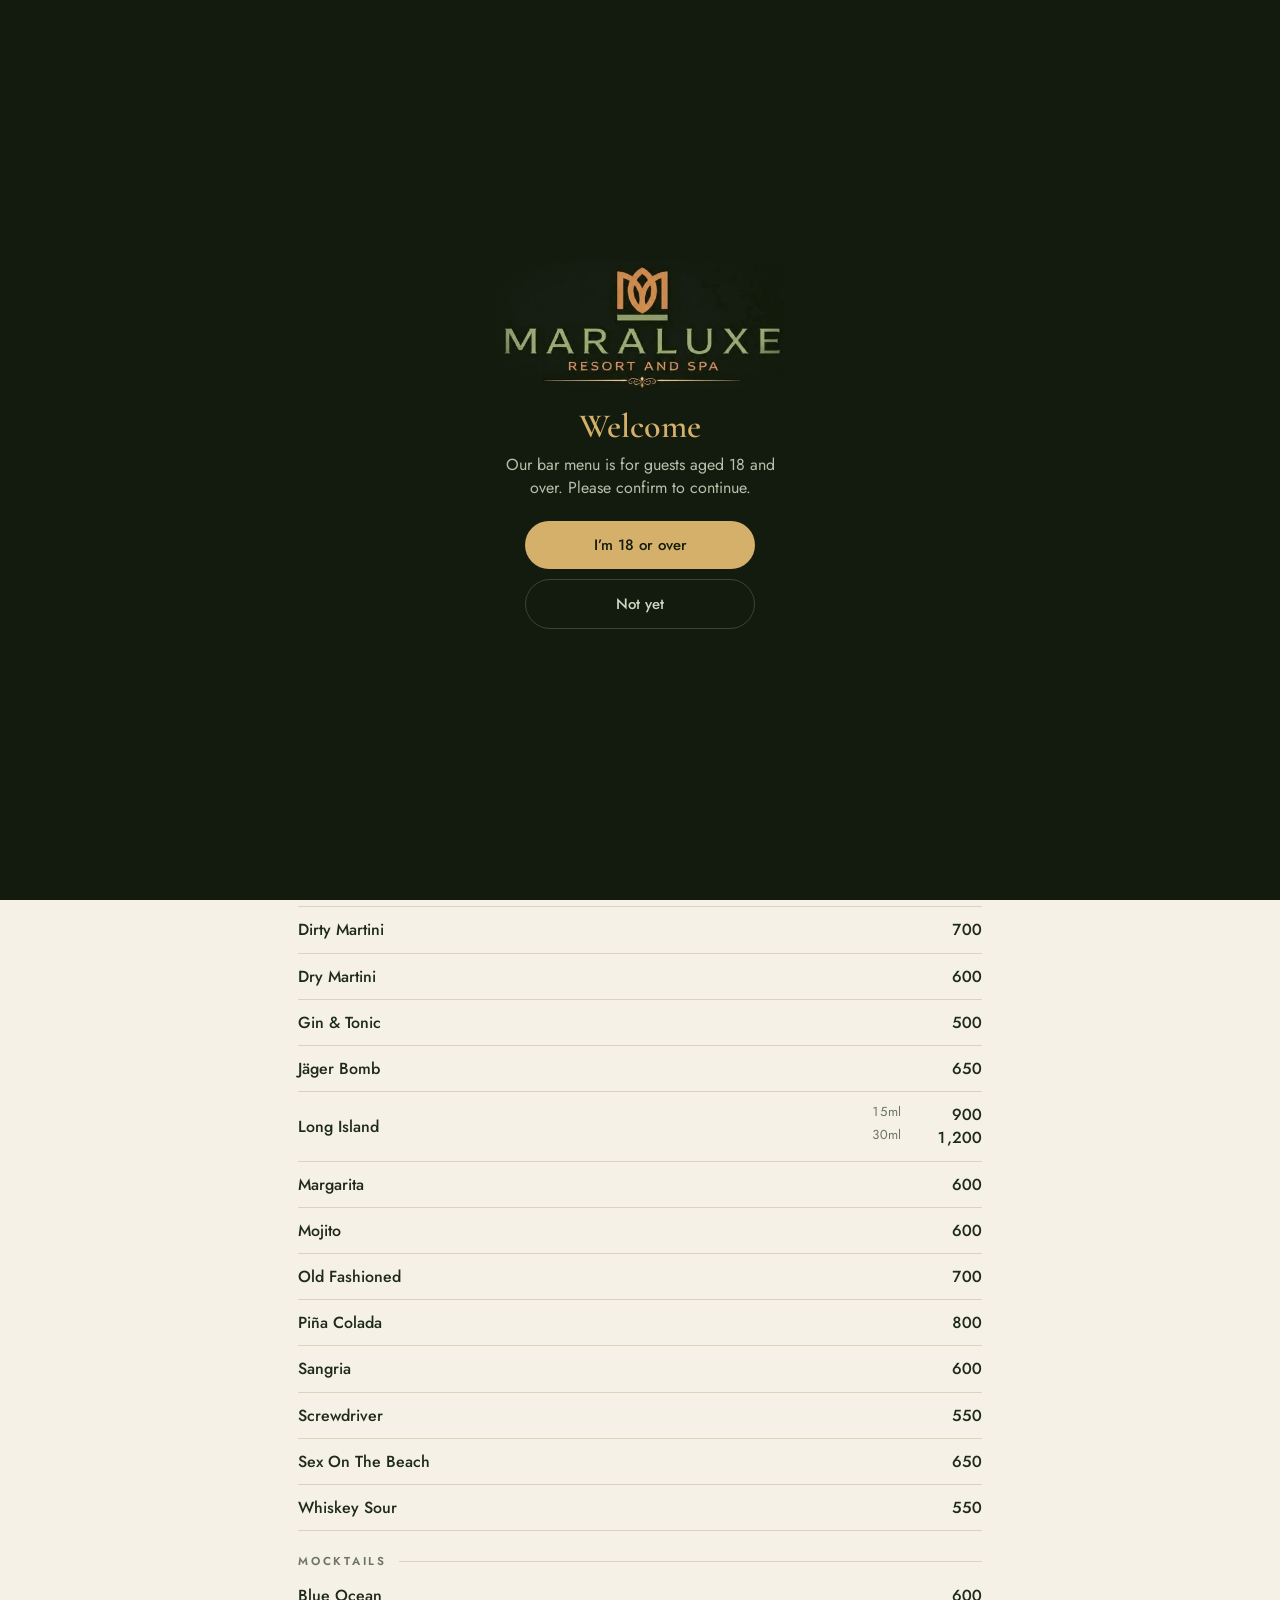
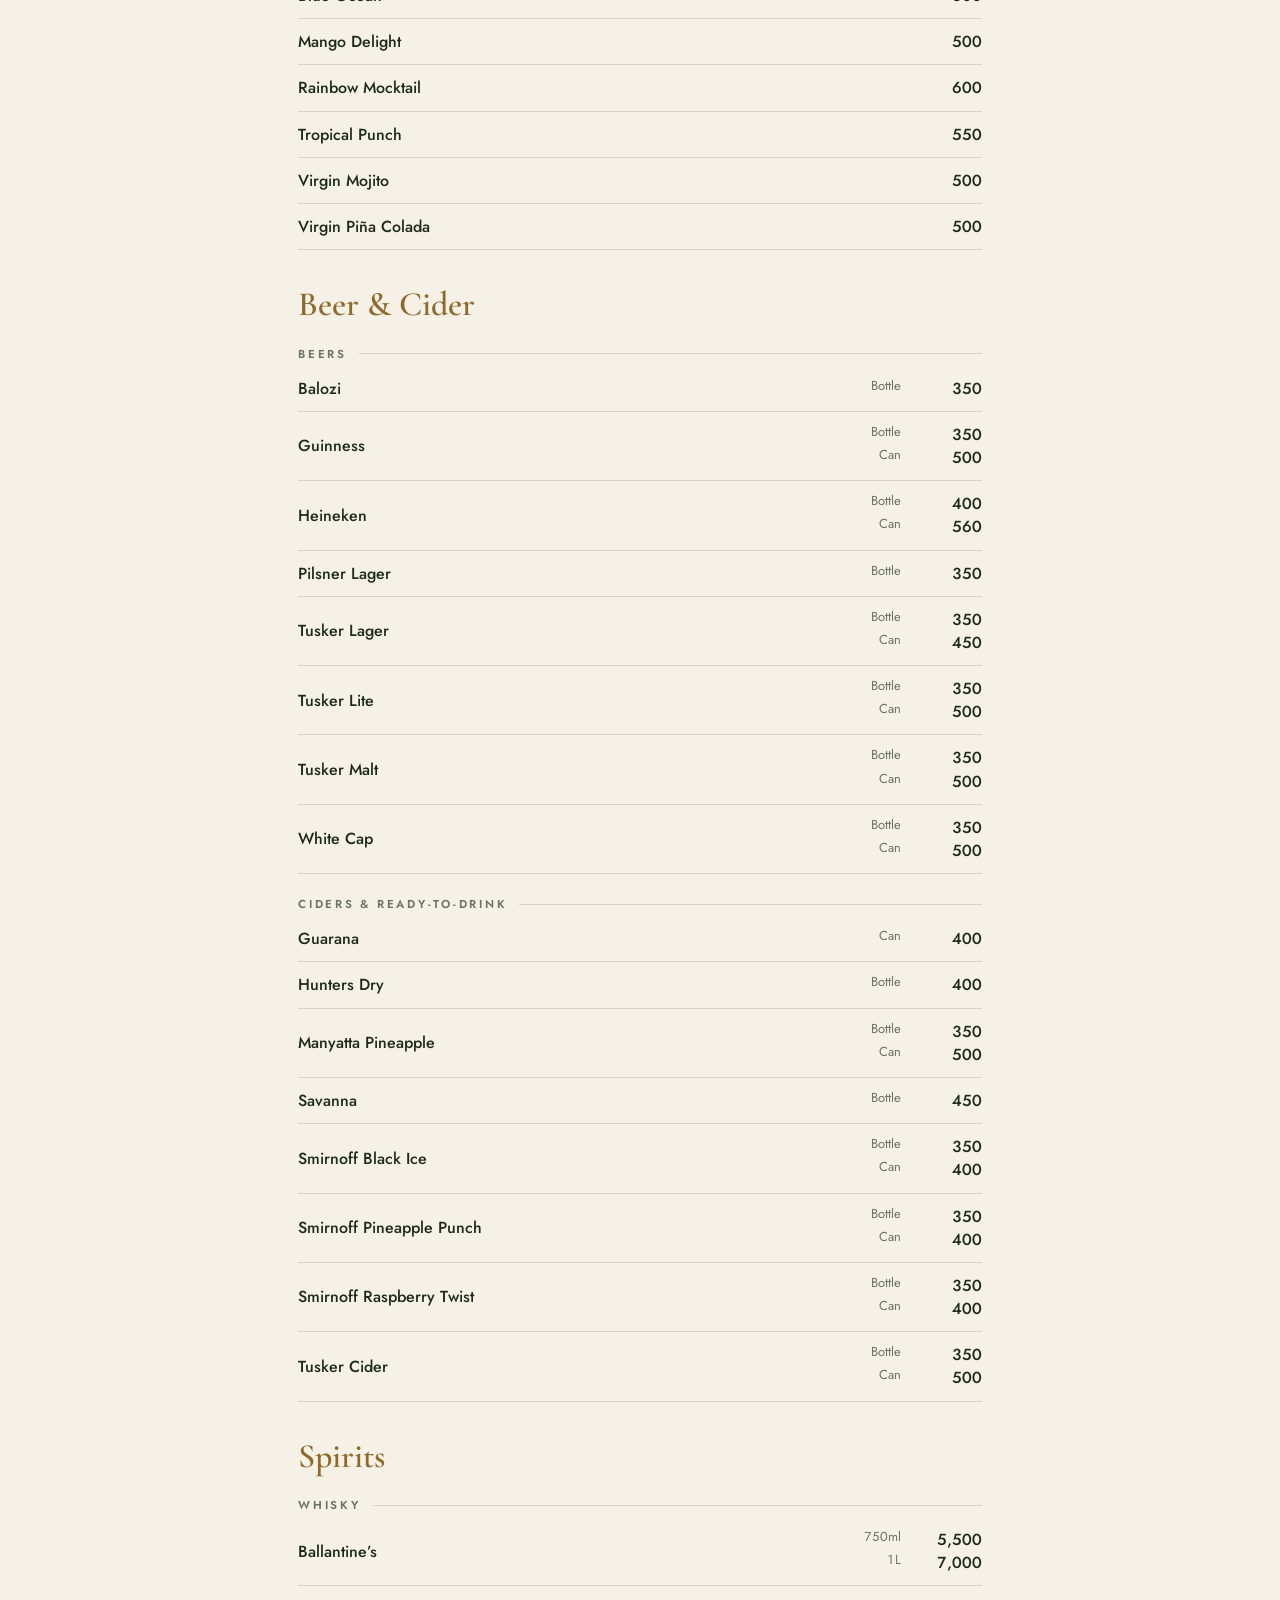
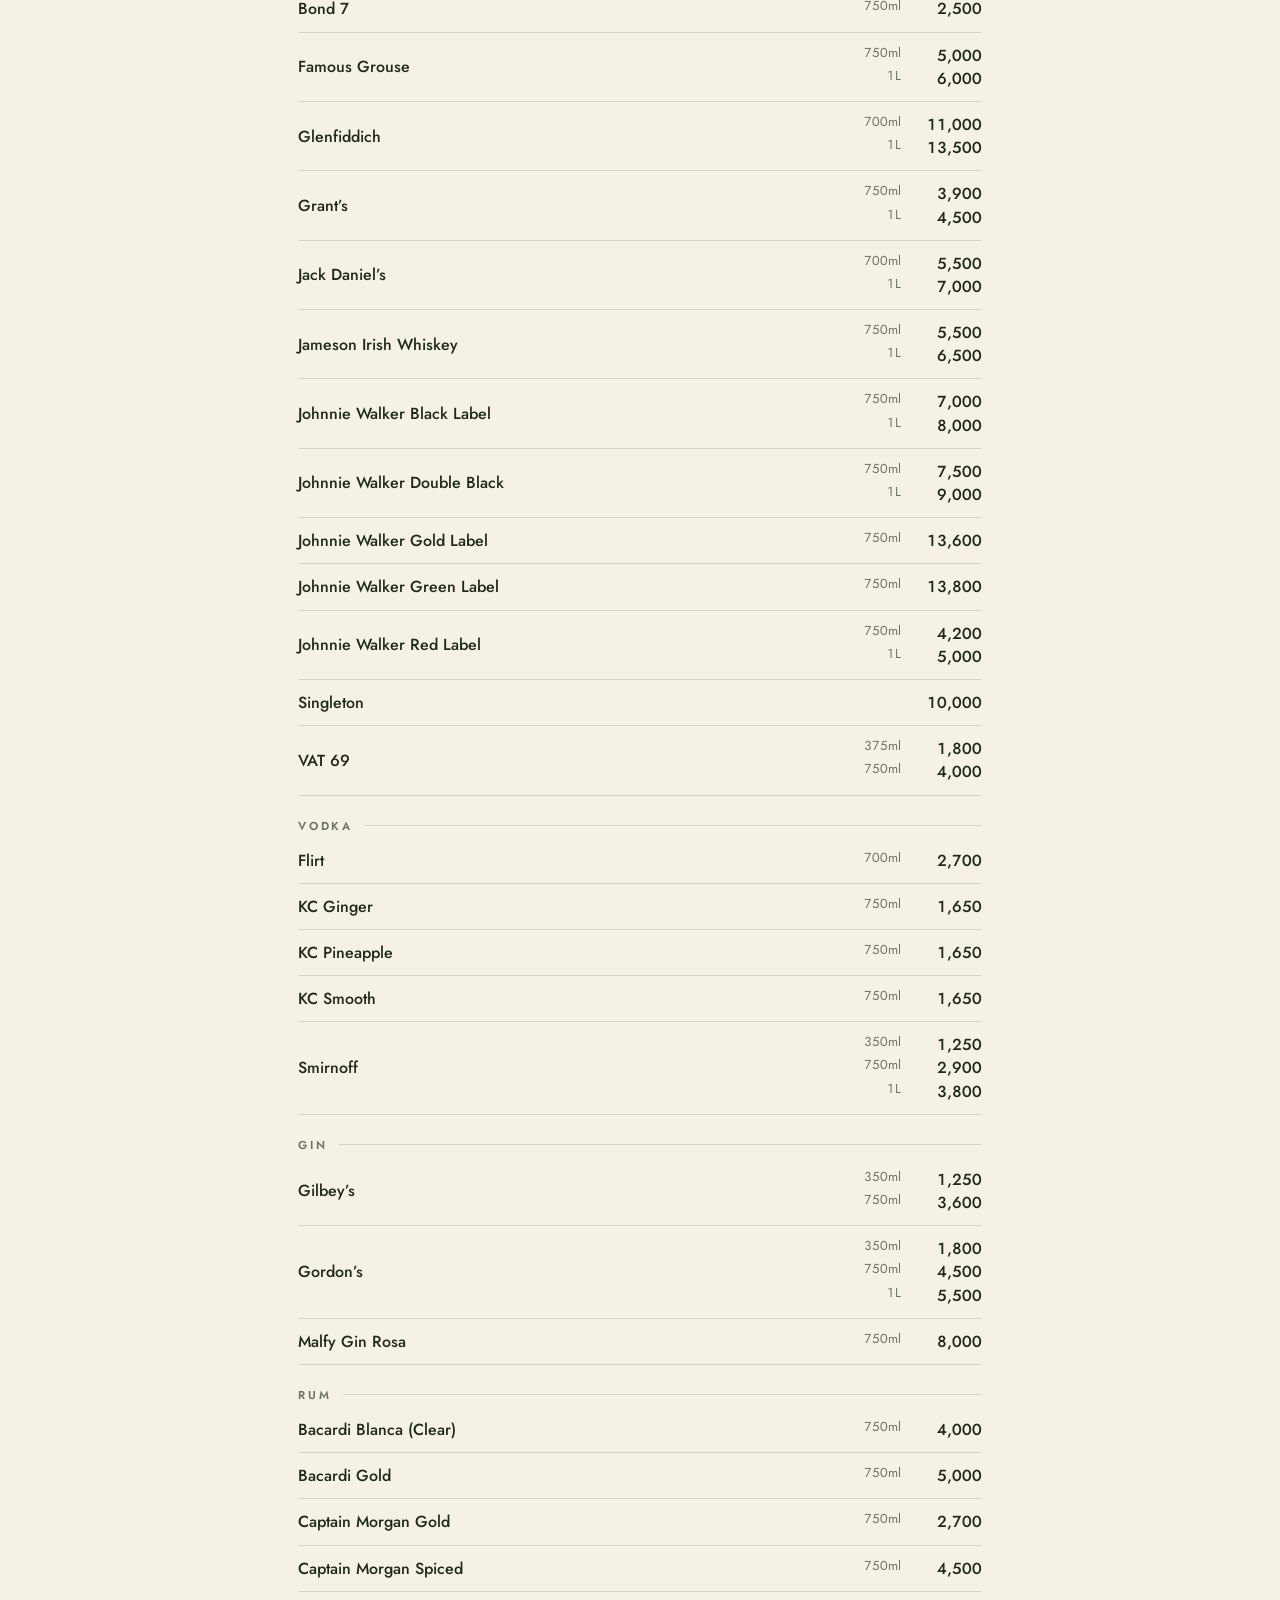
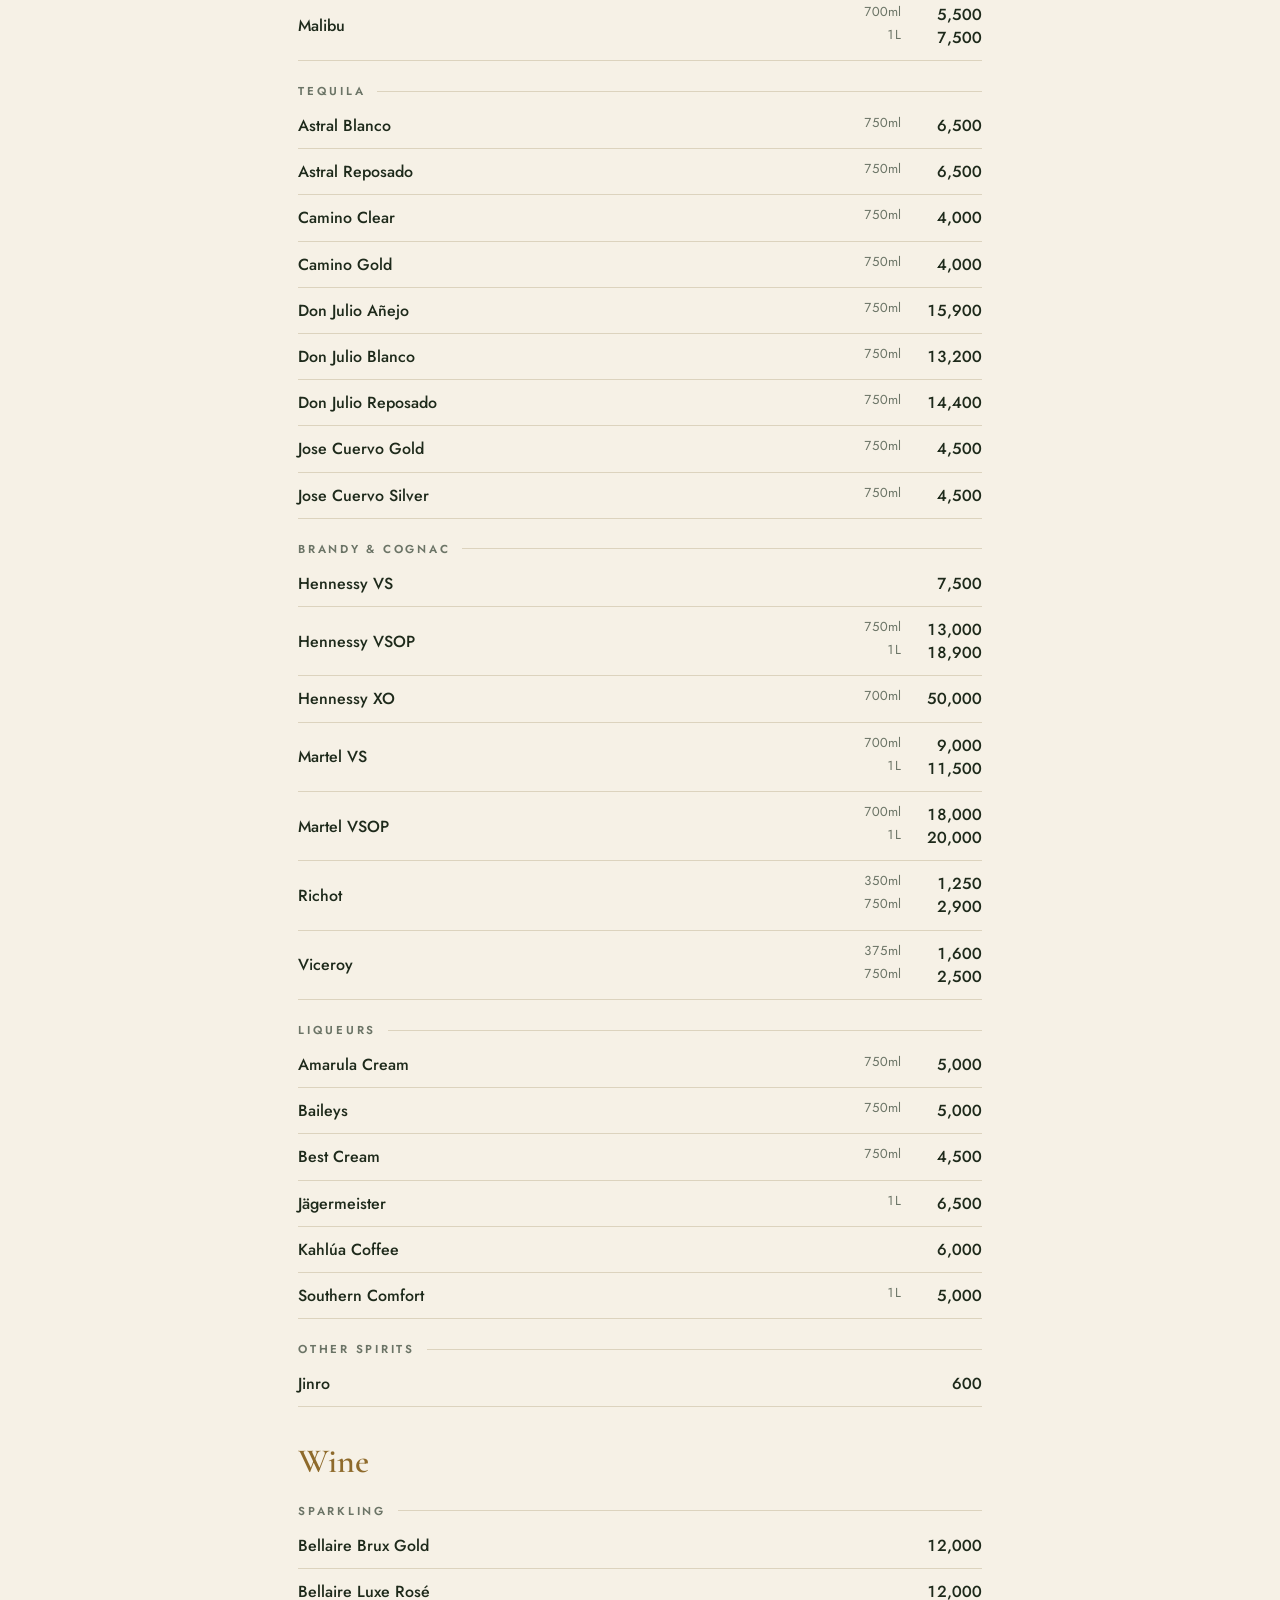
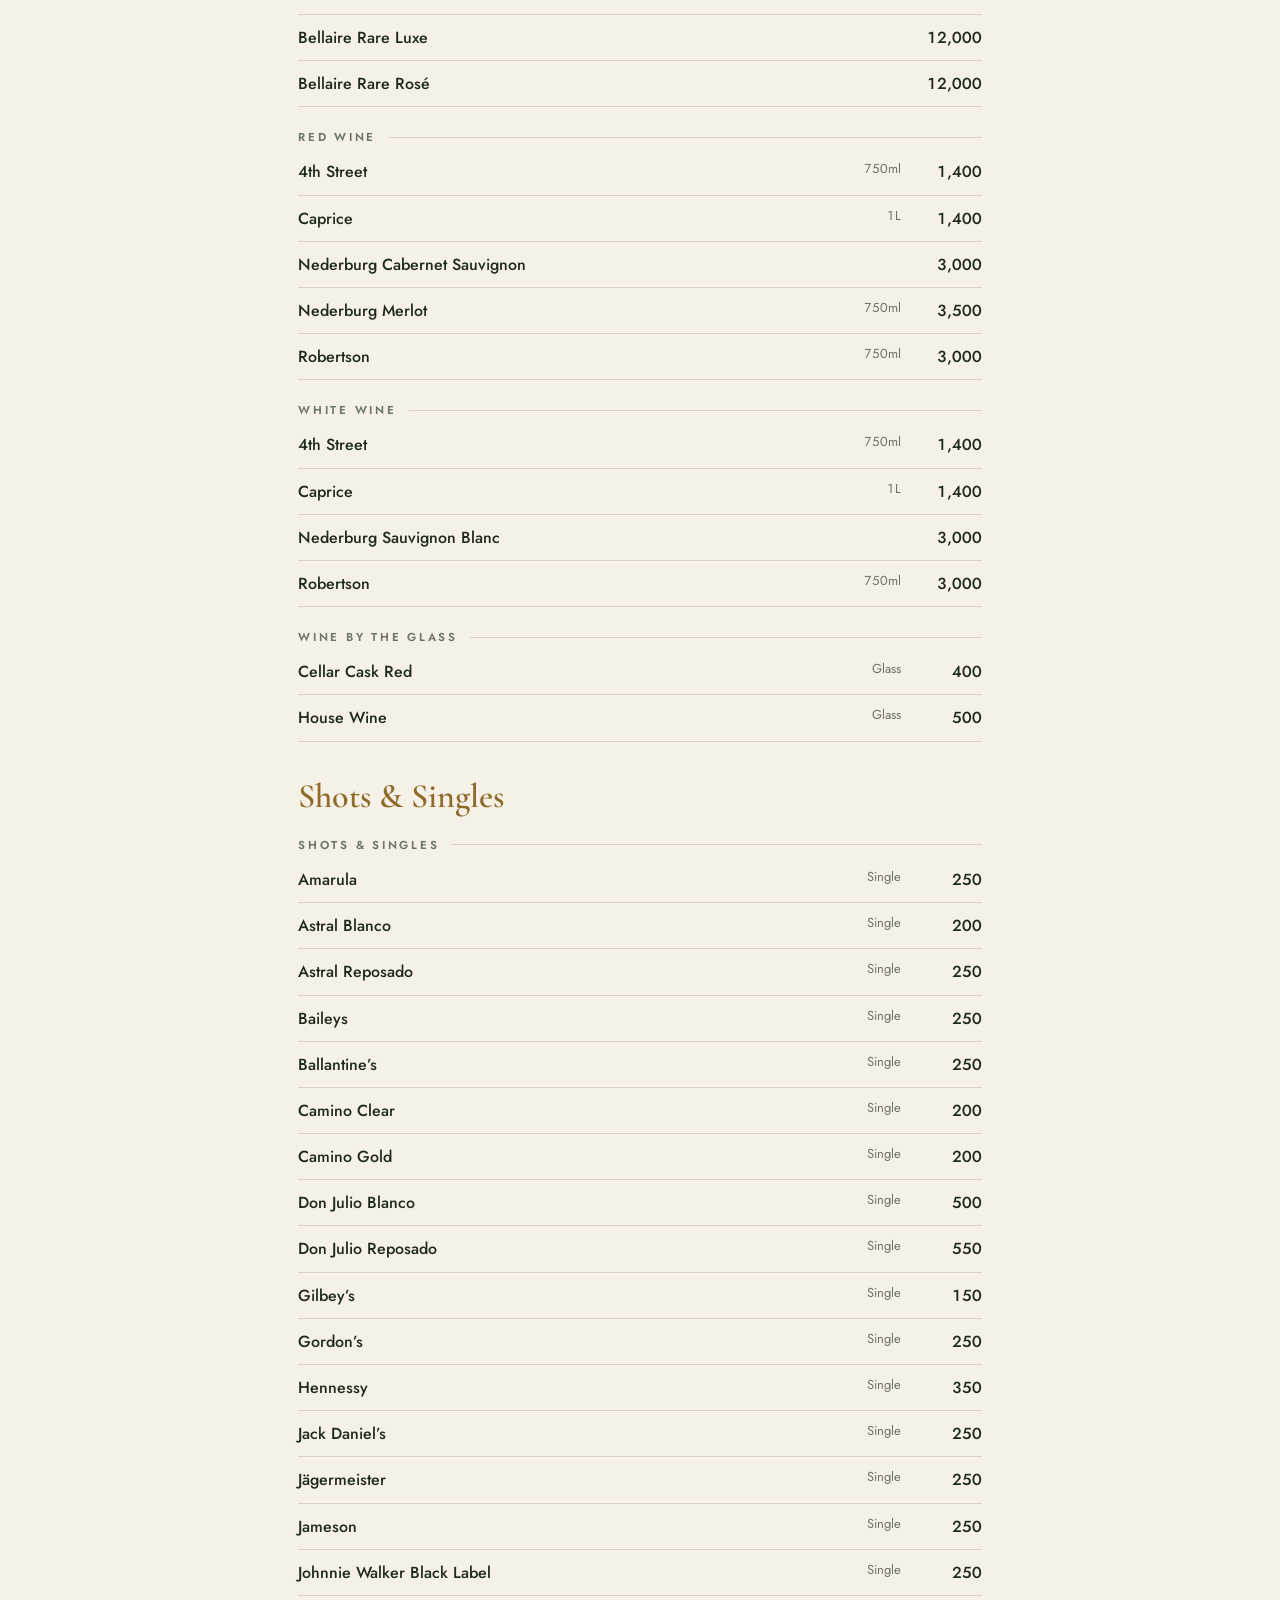
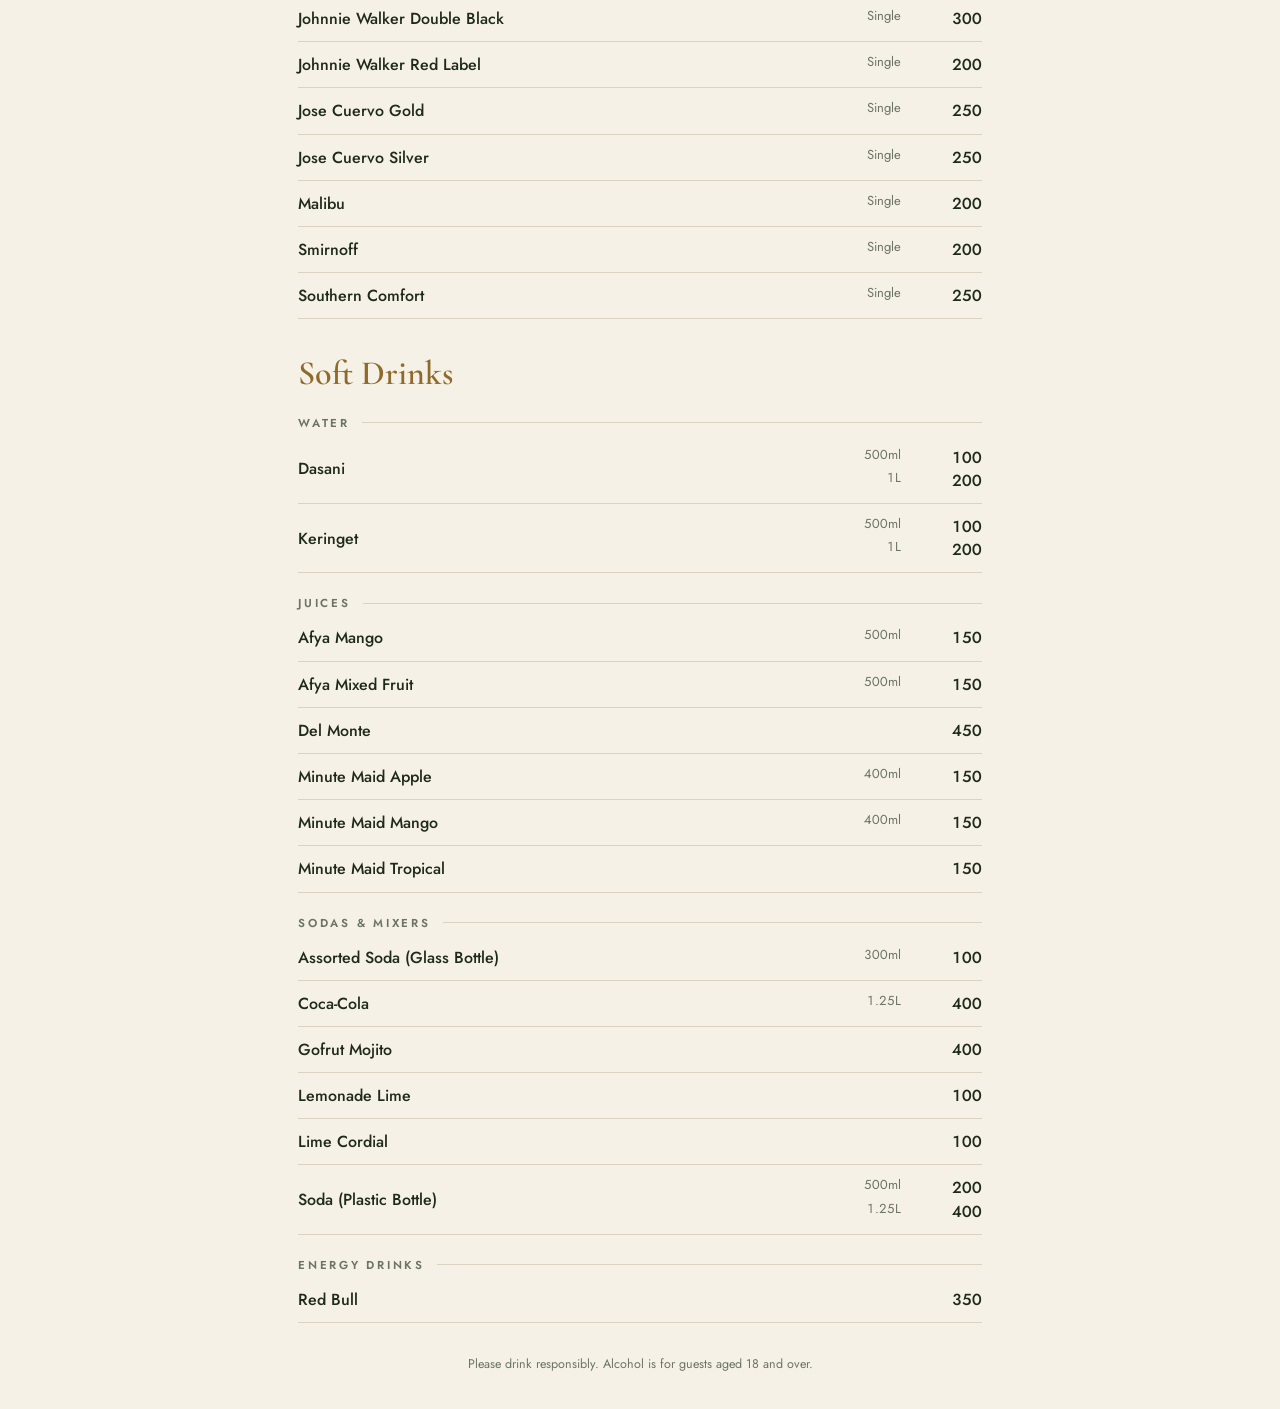
==== index.html @ adfa8bbe "Add files via upload" ====
<!DOCTYPE html>
<html lang="en">
<head>
<meta charset="utf-8">
<meta name="viewport" content="width=device-width, initial-scale=1, viewport-fit=cover">
<meta name="theme-color" content="#131B0E">
<title>Maraluxe Resort and Spa — Bar Menu</title>
<link href="https://fonts.googleapis.com/css2?family=Cormorant+Garamond:wght@500;600&family=Jost:wght@400;500;600&display=swap" rel="stylesheet">
<style>
:root{--bg:#F6F1E6;--ink:#1E2A1B;--muted:#6B7466;--line:#DCD3BE;--gold:#8E6A2B;--hd:#131B0E;color-scheme:light;box-sizing:border-box;padding-top:env(safe-area-inset-top,0px);padding-bottom:env(safe-area-inset-bottom,0px)}
@media (prefers-color-scheme:dark){:root:not([data-theme="light"]){--bg:#101810;--ink:#EFE8D6;--muted:#A3AC98;--line:#2A3524;--gold:#D4B06A;color-scheme:dark}}
:root[data-theme="dark"]{--bg:#101810;--ink:#EFE8D6;--muted:#A3AC98;--line:#2A3524;--gold:#D4B06A;color-scheme:dark}
*,*::before,*::after{box-sizing:inherit}
html{scroll-padding-top:calc(env(safe-area-inset-top,0px) + 112px)}
body{margin:0;background:var(--bg);color:var(--ink);font:400 16px/1.45 Jost,system-ui,-apple-system,"Segoe UI",sans-serif}
body::before{content:"";position:fixed;inset:0 0 auto;height:env(safe-area-inset-top,0px);background:var(--hd);z-index:10}
header{background:var(--hd);text-align:center;padding:14px 16px 10px}
.logo{width:min(80%,290px);height:auto;display:block;margin:0 auto;-webkit-mask-image:radial-gradient(ellipse at center,#000 60%,transparent 100%);mask-image:radial-gradient(ellipse at center,#000 60%,transparent 100%)}
.k{display:flex;align-items:center;justify-content:center;gap:12px;margin:2px 0 0;color:#D4B06A;font:600 12px Jost,sans-serif;letter-spacing:.32em;text-transform:uppercase}.k::before,.k::after{content:"";width:34px;height:1px;background:#D4B06A;opacity:.6}
.s{margin:4px 0 0;color:#A3AC98;font-size:12px}
nav{position:sticky;top:env(safe-area-inset-top,0px);z-index:5;background:var(--hd);padding:8px 12px 10px;border-bottom:1px solid #2A3524}
#q{width:100%;padding:10px 14px;border-radius:10px;border:1px solid #3A4630;background:#1B2514;color:#EFE8D6;font:inherit;font-size:15px}
#q::placeholder{color:#8B9580}
#chips{display:flex;gap:8px;overflow-x:auto;margin-top:8px;scrollbar-width:none}
#chips::-webkit-scrollbar{display:none}
#chips button{flex:none;padding:7px 14px;border-radius:99px;border:1px solid #3A4630;background:transparent;color:#CFD6C3;font:500 13px Jost,sans-serif;letter-spacing:.04em;cursor:pointer}
#chips button.on{background:#D4B06A;border-color:#D4B06A;color:#131B0E}
main{max-width:720px;margin:0 auto;padding:6px 18px 24px}
h2.g{font:600 34px/1.1 "Cormorant Garamond",Georgia,serif;color:var(--gold);margin:36px 0 2px}
h3.c{display:flex;align-items:center;gap:12px;margin:22px 0 4px;color:var(--muted);font:600 11.5px Jost,sans-serif;letter-spacing:.24em;text-transform:uppercase}
h3.c::after{content:"";flex:1;height:1px;background:var(--line)}
.it{display:flex;justify-content:space-between;gap:16px;padding:11px 0;border-bottom:1px solid var(--line)}
.nm{font-weight:500}
.tag{display:inline-block;margin-left:8px;padding:1px 8px;border:1px solid var(--gold);border-radius:99px;color:var(--gold);font-size:10px;letter-spacing:.14em;text-transform:uppercase;vertical-align:2px}
.ds{margin-top:2px;color:var(--muted);font-size:13.5px}
.pr{text-align:right;font-variant-numeric:tabular-nums;white-space:nowrap}
.pr div{display:flex;justify-content:flex-end;gap:14px}
.pr span{color:var(--muted);font-size:13px}
.pr b{font-weight:500;min-width:4.2em;text-align:right}
.it .l{display:flex;align-items:center;flex:1;min-width:0}.th{flex:none;width:64px;height:64px;margin-right:13px;border-radius:12px;object-fit:cover;border:1px solid var(--line)}.th.z{cursor:zoom-in}
.lb{position:fixed;inset:0;z-index:30;background:rgba(10,14,8,.95);display:flex;flex-direction:column;align-items:center;justify-content:center;padding:24px;cursor:zoom-out}.lb[hidden]{display:none}.lb img{max-width:100%;max-height:72vh;border-radius:14px}.lb p{margin:14px 0 0;color:#EFE8D6;font:600 26px "Cormorant Garamond",Georgia,serif}
.sub{margin:0 0 4px;color:var(--muted);font-size:14px}.fs{display:flex;gap:12px;overflow-x:auto;scroll-snap-type:x mandatory;margin:10px -18px 0;padding:4px 18px 8px;scrollbar-width:none}.fs::-webkit-scrollbar{display:none}.fc{flex:none;width:152px;scroll-snap-align:start;text-align:center;padding:18px 10px 14px;border:1px solid var(--line);border-radius:20px;background:linear-gradient(180deg,rgba(212,176,106,.14),transparent)}.fc img{width:92px;height:92px;margin:0 auto 12px;display:block;border-radius:50%;object-fit:cover;border:2px solid var(--gold)}.fc b{display:block;font:600 21px/1.1 "Cormorant Garamond",Georgia,serif}.fc small{display:block;margin-top:5px;color:var(--muted);font-size:10px;letter-spacing:.2em;text-transform:uppercase}.fc span{display:block;margin-top:6px;color:var(--gold);font-weight:500}
.none{padding:40px 0;text-align:center;color:var(--muted)}
footer{padding:8px 24px 36px;text-align:center;color:var(--muted);font-size:12.5px}
.gate{position:fixed;inset:0;z-index:20;background:var(--hd);color:#EFE8D6;display:flex;flex-direction:column;align-items:center;justify-content:center;text-align:center;padding:24px}
.gate[hidden]{display:none}
.gate h1{margin:18px 0 6px;font:600 34px "Cormorant Garamond",Georgia,serif;color:#D4B06A}
.gate p{margin:0 0 22px;color:#B8C0AC;max-width:300px}
.gate button{display:block;width:230px;margin:0 auto 10px;padding:13px;border-radius:99px;font:500 15px Jost,sans-serif;cursor:pointer}
.gate .y{background:#D4B06A;border:0;color:#131B0E}
.gate .n{background:transparent;border:1px solid #3A4630;color:#CFD6C3}
</style>
</head>
<body>
<div class="gate" id="gate">
  <img class="logo" alt="Maraluxe Resort and Spa">
  <h1>Welcome</h1>
  <p id="gp">Our bar menu is for guests aged 18 and over. Please confirm to continue.</p>
  <div id="gb"><button class="y" id="yes">I’m 18 or over</button><button class="n" id="no">Not yet</button></div>
</div>
<header>
  <img class="logo" alt="Maraluxe Resort and Spa">
  <p class="k">Bar Menu</p>
  <p class="s">Crafted cocktails · Fine spirits · Ice-cold beer</p>
  <p class="s">All prices in Ksh.</p>
</header>
<nav>
  <input id="q" type="search" placeholder="Search drinks…" autocomplete="off" aria-label="Search drinks">
  <div id="chips"></div>
</nav>
<main id="m"></main>
<footer>Please drink responsibly. Alcohol is for guests aged 18 and over.</footer>
<div class="lb" id="lb" hidden><img id="lbi" alt=""><p id="lbt"></p></div>
<script>
const D={"venue":"Maraluxe Resort and Spa","menu":"bar","currency":"KES","currencyLabel":"Ksh.","groups":[{"name":"Cocktails","hidden":false,"categories":[{"name":"Signature Cocktails","items":[{"name":"Maraluxe Coconut Velvet","options":[{"label":"","price":1100}],"tags":["Signature"],"image":{"t":"[data-uri]","f":"[data-uri]"}},{"name":"Maraluxe Mango Splash","options":[{"label":"","price":650}],"tags":["Signature"],"image":{"t":"[data-uri]","f":null}},{"name":"Maraluxe Oasis","options":[{"label":"","price":600}],"tags":["Signature"],"image":{"t":"[data-uri]","f":null}},{"name":"Maraluxe Strawberry Bliss","options":[{"label":"","price":600}],"tags":["Signature"],"image":{"t":"[data-uri]","f":null}},{"name":"Maraluxe Tropical Sunset","options":[{"label":"","price":800}],"tags":["Signature"],"image":{"t":"[data-uri]","f":null}}]},{"name":"Classic Cocktails","items":[{"name":"Adios","options":[{"label":"15ml","price":900},{"label":"30ml","price":1200}]},{"name":"Cosmopolitan","options":[{"label":"","price":600}]},{"name":"Dirty Martini","options":[{"label":"","price":700}]},{"name":"Dry Martini","options":[{"label":"","price":600}]},{"name":"Gin & Tonic","options":[{"label":"","price":500}]},{"name":"Jäger Bomb","options":[{"label":"","price":650}]},{"name":"Long Island","options":[{"label":"15ml","price":900},{"label":"30ml","price":1200}]},{"name":"Margarita","options":[{"label":"","price":600}]},{"name":"Mojito","options":[{"label":"","price":600}]},{"name":"Old Fashioned","options":[{"label":"","price":700}]},{"name":"Piña Colada","options":[{"label":"","price":800}]},{"name":"Sangria","options":[{"label":"","price":600}]},{"name":"Screwdriver","options":[{"label":"","price":550}]},{"name":"Sex On The Beach","options":[{"label":"","price":650}]},{"name":"Whiskey Sour","options":[{"label":"","price":550}]}]},{"name":"Mocktails","items":[{"name":"Blue Ocean","options":[{"label":"","price":600}]},{"name":"Mango Delight","options":[{"label":"","price":500}]},{"name":"Rainbow Mocktail","options":[{"label":"","price":600}]},{"name":"Tropical Punch","options":[{"label":"","price":550}]},{"name":"Virgin Mojito","options":[{"label":"","price":500}]},{"name":"Virgin Piña Colada","options":[{"label":"","price":500}]}]}]},{"name":"Beer & Cider","hidden":false,"categories":[{"name":"Beers","items":[{"name":"Balozi","options":[{"label":"Bottle","price":350}]},{"name":"Guinness","options":[{"label":"Bottle","price":350},{"label":"Can","price":500}]},{"name":"Heineken","options":[{"label":"Bottle","price":400},{"label":"Can","price":560}]},{"name":"Pilsner Lager","options":[{"label":"Bottle","price":350}]},{"name":"Tusker Lager","options":[{"label":"Bottle","price":350},{"label":"Can","price":450}]},{"name":"Tusker Lite","options":[{"label":"Bottle","price":350},{"label":"Can","price":500}]},{"name":"Tusker Malt","options":[{"label":"Bottle","price":350},{"label":"Can","price":500}]},{"name":"White Cap","options":[{"label":"Bottle","price":350},{"label":"Can","price":500}]}]},{"name":"Ciders & Ready-to-Drink","items":[{"name":"Guarana","options":[{"label":"Can","price":400}]},{"name":"Hunters Dry","options":[{"label":"Bottle","price":400}]},{"name":"Manyatta Pineapple","options":[{"label":"Bottle","price":350},{"label":"Can","price":500}]},{"name":"Savanna","options":[{"label":"Bottle","price":450}]},{"name":"Smirnoff Black Ice","options":[{"label":"Bottle","price":350},{"label":"Can","price":400}]},{"name":"Smirnoff Pineapple Punch","options":[{"label":"Bottle","price":350},{"label":"Can","price":400}]},{"name":"Smirnoff Raspberry Twist","options":[{"label":"Bottle","price":350},{"label":"Can","price":400}]},{"name":"Tusker Cider","options":[{"label":"Bottle","price":350},{"label":"Can","price":500}]}]}]},{"name":"Spirits","hidden":false,"categories":[{"name":"Whisky","items":[{"name":"Ballantine's","options":[{"label":"750ml","price":5500},{"label":"1L","price":7000}]},{"name":"Bond 7","options":[{"label":"750ml","price":2500}]},{"name":"Famous Grouse","options":[{"label":"750ml","price":5000},{"label":"1L","price":6000}]},{"name":"Glenfiddich","options":[{"label":"700ml","price":11000},{"label":"1L","price":13500}]},{"name":"Grant's","options":[{"label":"750ml","price":3900},{"label":"1L","price":4500}]},{"name":"Jack Daniel's","options":[{"label":"700ml","price":5500},{"label":"1L","price":7000}]},{"name":"Jameson Irish Whiskey","options":[{"label":"750ml","price":5500},{"label":"1L","price":6500}]},{"name":"Johnnie Walker Black Label","options":[{"label":"750ml","price":7000},{"label":"1L","price":8000}]},{"name":"Johnnie Walker Double Black","options":[{"label":"750ml","price":7500},{"label":"1L","price":9000}]},{"name":"Johnnie Walker Gold Label","options":[{"label":"750ml","price":13600}]},{"name":"Johnnie Walker Green Label","options":[{"label":"750ml","price":13800}]},{"name":"Johnnie Walker Red Label","options":[{"label":"750ml","price":4200},{"label":"1L","price":5000}]},{"name":"Singleton","options":[{"label":"","price":10000}]},{"name":"VAT 69","options":[{"label":"375ml","price":1800},{"label":"750ml","price":4000}]}]},{"name":"Vodka","items":[{"name":"Flirt","options":[{"label":"700ml","price":2700}]},{"name":"KC Ginger","options":[{"label":"750ml","price":1650}]},{"name":"KC Pineapple","options":[{"label":"750ml","price":1650}]},{"name":"KC Smooth","options":[{"label":"750ml","price":1650}]},{"name":"Smirnoff","options":[{"label":"350ml","price":1250},{"label":"750ml","price":2900},{"label":"1L","price":3800}]}]},{"name":"Gin","items":[{"name":"Gilbey's","options":[{"label":"350ml","price":1250},{"label":"750ml","price":3600}]},{"name":"Gordon's","options":[{"label":"350ml","price":1800},{"label":"750ml","price":4500},{"label":"1L","price":5500}]},{"name":"Malfy Gin Rosa","options":[{"label":"750ml","price":8000}]}]},{"name":"Rum","items":[{"name":"Bacardi Blanca (Clear)","options":[{"label":"750ml","price":4000}]},{"name":"Bacardi Gold","options":[{"label":"750ml","price":5000}]},{"name":"Captain Morgan Gold","options":[{"label":"750ml","price":2700}]},{"name":"Captain Morgan Spiced","options":[{"label":"750ml","price":4500}]},{"name":"Malibu","options":[{"label":"700ml","price":5500},{"label":"1L","price":7500}]}]},{"name":"Tequila","items":[{"name":"Astral Blanco","options":[{"label":"750ml","price":6500}]},{"name":"Astral Reposado","options":[{"label":"750ml","price":6500}]},{"name":"Camino Clear","options":[{"label":"750ml","price":4000}]},{"name":"Camino Gold","options":[{"label":"750ml","price":4000}]},{"name":"Don Julio Añejo","options":[{"label":"750ml","price":15900}]},{"name":"Don Julio Blanco","options":[{"label":"750ml","price":13200}]},{"name":"Don Julio Reposado","options":[{"label":"750ml","price":14400}]},{"name":"Jose Cuervo Gold","options":[{"label":"750ml","price":4500}]},{"name":"Jose Cuervo Silver","options":[{"label":"750ml","price":4500}]}]},{"name":"Brandy & Cognac","items":[{"name":"Hennessy VS","options":[{"label":"","price":7500}]},{"name":"Hennessy VSOP","options":[{"label":"750ml","price":13000},{"label":"1L","price":18900}]},{"name":"Hennessy XO","options":[{"label":"700ml","price":50000}]},{"name":"Martel VS","options":[{"label":"700ml","price":9000},{"label":"1L","price":11500}]},{"name":"Martel VSOP","options":[{"label":"700ml","price":18000},{"label":"1L","price":20000}]},{"name":"Richot","options":[{"label":"350ml","price":1250},{"label":"750ml","price":2900}]},{"name":"Viceroy","options":[{"label":"375ml","price":1600},{"label":"750ml","price":2500}]}]},{"name":"Liqueurs","items":[{"name":"Amarula Cream","options":[{"label":"750ml","price":5000}]},{"name":"Baileys","options":[{"label":"750ml","price":5000}]},{"name":"Best Cream","options":[{"label":"750ml","price":4500}]},{"name":"Jägermeister","options":[{"label":"1L","price":6500}]},{"name":"Kahlúa Coffee","options":[{"label":"","price":6000}]},{"name":"Southern Comfort","options":[{"label":"1L","price":5000}]}]},{"name":"Other Spirits","items":[{"name":"Jinro","options":[{"label":"","price":600}]}]}]},{"name":"Wine","hidden":false,"categories":[{"name":"Sparkling","items":[{"name":"Bellaire Brux Gold","options":[{"label":"","price":12000}]},{"name":"Bellaire Luxe Rosé","options":[{"label":"","price":12000}]},{"name":"Bellaire Rare Luxe","options":[{"label":"","price":12000}]},{"name":"Bellaire Rare Rosé","options":[{"label":"","price":12000}]}]},{"name":"Red Wine","items":[{"name":"4th Street","options":[{"label":"750ml","price":1400}]},{"name":"Caprice","options":[{"label":"1L","price":1400}]},{"name":"Nederburg Cabernet Sauvignon","options":[{"label":"","price":3000}]},{"name":"Nederburg Merlot","options":[{"label":"750ml","price":3500}]},{"name":"Robertson","options":[{"label":"750ml","price":3000}]}]},{"name":"White Wine","items":[{"name":"4th Street","options":[{"label":"750ml","price":1400}]},{"name":"Caprice","options":[{"label":"1L","price":1400}]},{"name":"Nederburg Sauvignon Blanc","options":[{"label":"","price":3000}]},{"name":"Robertson","options":[{"label":"750ml","price":3000}]}]},{"name":"Wine by the Glass","items":[{"name":"Cellar Cask Red","options":[{"label":"Glass","price":400}]},{"name":"House Wine","options":[{"label":"Glass","price":500}]}]}]},{"name":"Shots & Singles","hidden":false,"categories":[{"name":"Shots & Singles","items":[{"name":"Amarula","options":[{"label":"Single","price":250}]},{"name":"Astral Blanco","options":[{"label":"Single","price":200}]},{"name":"Astral Reposado","options":[{"label":"Single","price":250}]},{"name":"Baileys","options":[{"label":"Single","price":250}]},{"name":"Ballantine's","options":[{"label":"Single","price":250}]},{"name":"Camino Clear","options":[{"label":"Single","price":200}]},{"name":"Camino Gold","options":[{"label":"Single","price":200}]},{"name":"Don Julio Blanco","options":[{"label":"Single","price":500}]},{"name":"Don Julio Reposado","options":[{"label":"Single","price":550}]},{"name":"Gilbey's","options":[{"label":"Single","price":150}]},{"name":"Gordon's","options":[{"label":"Single","price":250}]},{"name":"Hennessy","options":[{"label":"Single","price":350}]},{"name":"Jack Daniel's","options":[{"label":"Single","price":250}]},{"name":"Jägermeister","options":[{"label":"Single","price":250}]},{"name":"Jameson","options":[{"label":"Single","price":250}]},{"name":"Johnnie Walker Black Label","options":[{"label":"Single","price":250}]},{"name":"Johnnie Walker Double Black","options":[{"label":"Single","price":300}]},{"name":"Johnnie Walker Red Label","options":[{"label":"Single","price":200}]},{"name":"Jose Cuervo Gold","options":[{"label":"Single","price":250}]},{"name":"Jose Cuervo Silver","options":[{"label":"Single","price":250}]},{"name":"Malibu","options":[{"label":"Single","price":200}]},{"name":"Smirnoff","options":[{"label":"Single","price":200}]},{"name":"Southern Comfort","options":[{"label":"Single","price":250}]}]}]},{"name":"Soft Drinks","hidden":false,"categories":[{"name":"Water","items":[{"name":"Dasani","options":[{"label":"500ml","price":100},{"label":"1L","price":200}]},{"name":"Keringet","options":[{"label":"500ml","price":100},{"label":"1L","price":200}]}]},{"name":"Juices","items":[{"name":"Afya Mango","options":[{"label":"500ml","price":150}]},{"name":"Afya Mixed Fruit","options":[{"label":"500ml","price":150}]},{"name":"Del Monte","options":[{"label":"","price":450}]},{"name":"Minute Maid Apple","options":[{"label":"400ml","price":150}]},{"name":"Minute Maid Mango","options":[{"label":"400ml","price":150}]},{"name":"Minute Maid Tropical","options":[{"label":"","price":150}]}]},{"name":"Sodas & Mixers","items":[{"name":"Assorted Soda (Glass Bottle)","options":[{"label":"300ml","price":100}]},{"name":"Coca-Cola","options":[{"label":"1.25L","price":400}]},{"name":"Gofrut Mojito","options":[{"label":"","price":400}]},{"name":"Lemonade Lime","options":[{"label":"","price":100}]},{"name":"Lime Cordial","options":[{"label":"","price":100}]},{"name":"Soda (Plastic Bottle)","options":[{"label":"500ml","price":200},{"label":"1.25L","price":400}]}]},{"name":"Energy Drinks","items":[{"name":"Red Bull","options":[{"label":"","price":350}]}]}]},{"name":"Tobacco","hidden":true,"categories":[{"name":"Cigarettes","items":[{"name":"Dunhill Blue","options":[{"label":"Stick","price":40},{"label":"Pack","price":800}]},{"name":"Dunhill Double Switch","options":[{"label":"Stick","price":40},{"label":"Pack","price":800}]},{"name":"Dunhill Switch","options":[{"label":"Stick","price":40},{"label":"Pack","price":800}]},{"name":"Rothmans Kings","options":[{"label":"Stick","price":40},{"label":"Pack","price":800}]}]}]}]};
const L="[data-uri]";
document.querySelectorAll(".logo").forEach(i=>i.src=L);
const $=id=>document.getElementById(id);
const esc=s=>String(s).replace(/[&<>]/g,c=>({"&":"&amp;","<":"&lt;",">":"&gt;"}[c]));
const fix=s=>s.replace(/'/g,"’");
const fmt=n=>String(n).replace(/\B(?=(\d{3})+(?!\d))/g,",");
const slug=s=>s.toLowerCase().replace(/[^a-z]+/g,"-");
const groups=D.groups.filter(g=>!g.hidden);
let obs;const imgs=[];
function item(i){
  const tags=(i.tags||[]).map(t=>`<span class="tag">${esc(t)}</span>`).join("");
  const ds=i.description?`<div class="ds">${esc(i.description)}</div>`:"";
  const pr=i.options.map(o=>`<div>${o.label?`<span>${esc(o.label)}</span>`:""}<b>${fmt(o.price)}</b></div>`).join("");
  const k=i.image?imgs.push(i)-1:-1;
  const im=i.image?`<img class="th${i.image.f?" z":""}" src="${i.image.t}" data-k="${k}" alt="${esc(i.name)}">`:"";
  return `<div class="it"><div class="l">${im}<div class="nm">${esc(fix(i.name))}${tags}${ds}</div></div><div class="pr">${pr}</div></div>`;
}
function feat(){
  const c=groups.flatMap(g=>g.categories).find(c=>c.name==="Signature Cocktails");
  if(!c)return "";
  const cards=c.items.map(i=>{
    const k=i.image?imgs.push(i)-1:-1;
    const im=i.image?`<img class="th${i.image.f?" z":""}" src="${i.image.t}" data-k="${k}" alt="${esc(i.name)}">`:"";
    const p=i.options.length>1?"from "+fmt(i.options[0].price):fmt(i.options[0].price);
    return `<div class="fc">${im}<b>${esc(fix(i.name.replace(/^Maraluxe /,"")))}</b><small>Signature</small><span>${p}</span></div>`;
  }).join("");
  return `<section class="grp" id="g-signature"><h2 class="g">Signature Cocktails</h2><p class="sub">Crafted in-house at Maraluxe</p><div class="fs">${cards}</div></section>`;
}
function render(q){
  const vis=[];imgs.length=0;const fh=q?"":feat();if(fh)vis.push({name:"Signature"});
  const html=groups.map(g=>{
    const cats=g.categories.map(c=>{
      const its=(!q&&c.name==="Signature Cocktails")?[]:c.items.filter(i=>!q||i.name.toLowerCase().includes(q));
      return its.length?`<h3 class="c">${esc(c.name)}</h3>${its.map(item).join("")}`:"";
    }).join("");
    if(!cats)return "";
    vis.push(g);
    return `<section class="grp" id="g-${slug(g.name)}"><h2 class="g">${esc(g.name)}</h2>${cats}</section>`;
  }).join("");
  $("m").innerHTML=fh+html||`<div class="none">No drinks match “${esc(q)}”.</div>`;
  $("chips").innerHTML=vis.map(g=>`<button data-g="g-${slug(g.name)}">${esc(g.name)}</button>`).join("");
  if(obs)obs.disconnect();
  obs=new IntersectionObserver(es=>es.forEach(e=>{
    if(e.isIntersecting){
      document.querySelectorAll("#chips button").forEach(b=>{
        const on=b.dataset.g===e.target.id;b.classList.toggle("on",on);
        if(on)b.scrollIntoView({inline:"center",block:"nearest"});
      });
    }
  }),{rootMargin:"-130px 0px -65% 0px"});
  document.querySelectorAll("section.grp").forEach(s=>obs.observe(s));
}
$("chips").addEventListener("click",e=>{
  const b=e.target.closest("button");if(!b)return;
  $(b.dataset.g).scrollIntoView({behavior:"smooth"});
});
$("q").addEventListener("input",e=>render(e.target.value.trim().toLowerCase()));
$("m").addEventListener("click",e=>{
  const t=e.target.closest(".th.z");if(!t)return;
  const i=imgs[t.dataset.k];$("lbi").src=i.image.f;$("lbt").textContent=fix(i.name);$("lb").hidden=false;
});
$("lb").onclick=()=>{$("lb").hidden=true};
render("");
let ok=false;
try{ok=sessionStorage.getItem("mx18")==="1"}catch(e){}
if(ok)$("gate").hidden=true;
$("yes").onclick=()=>{try{sessionStorage.setItem("mx18","1")}catch(e){}$("gate").hidden=true};
$("no").onclick=()=>{$("gp").textContent="No problem. Please ask our team about our restaurant menu and soft drinks.";$("gb").hidden=true};
</script>
</body>
</html>
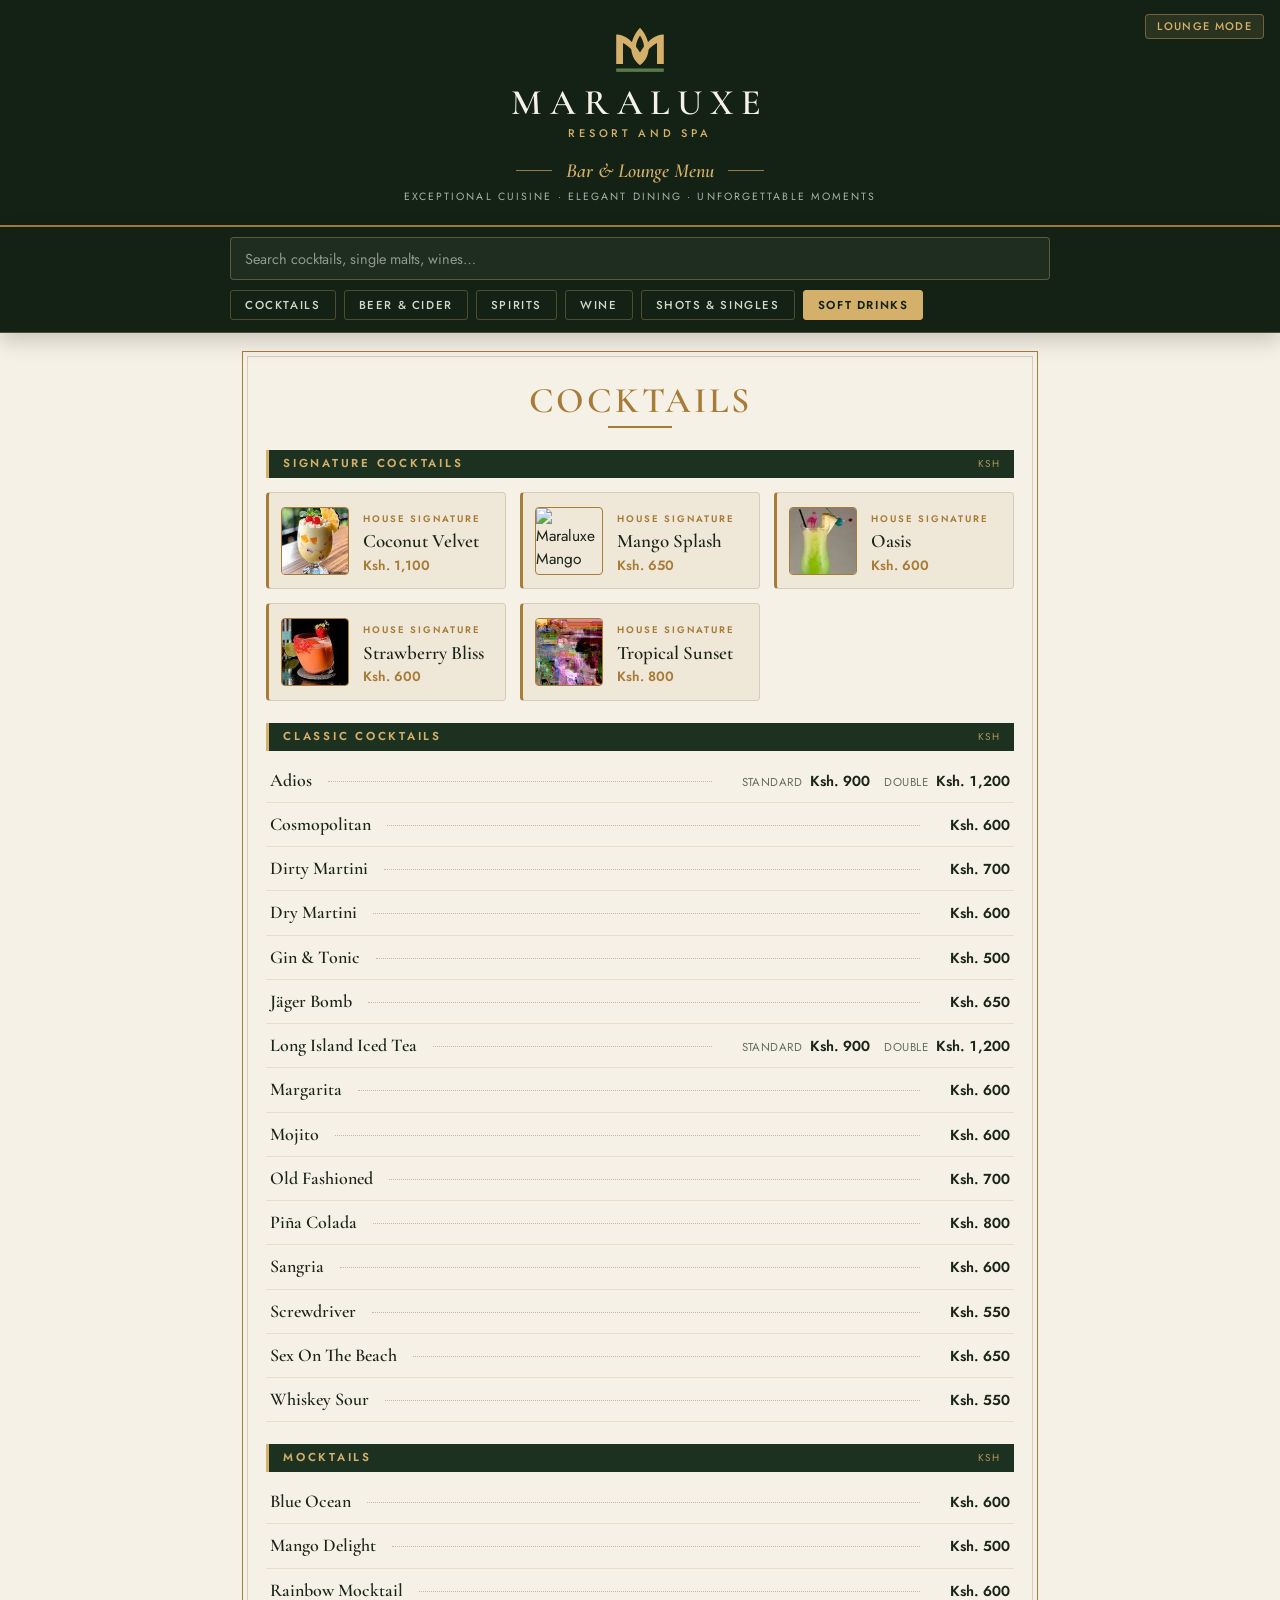
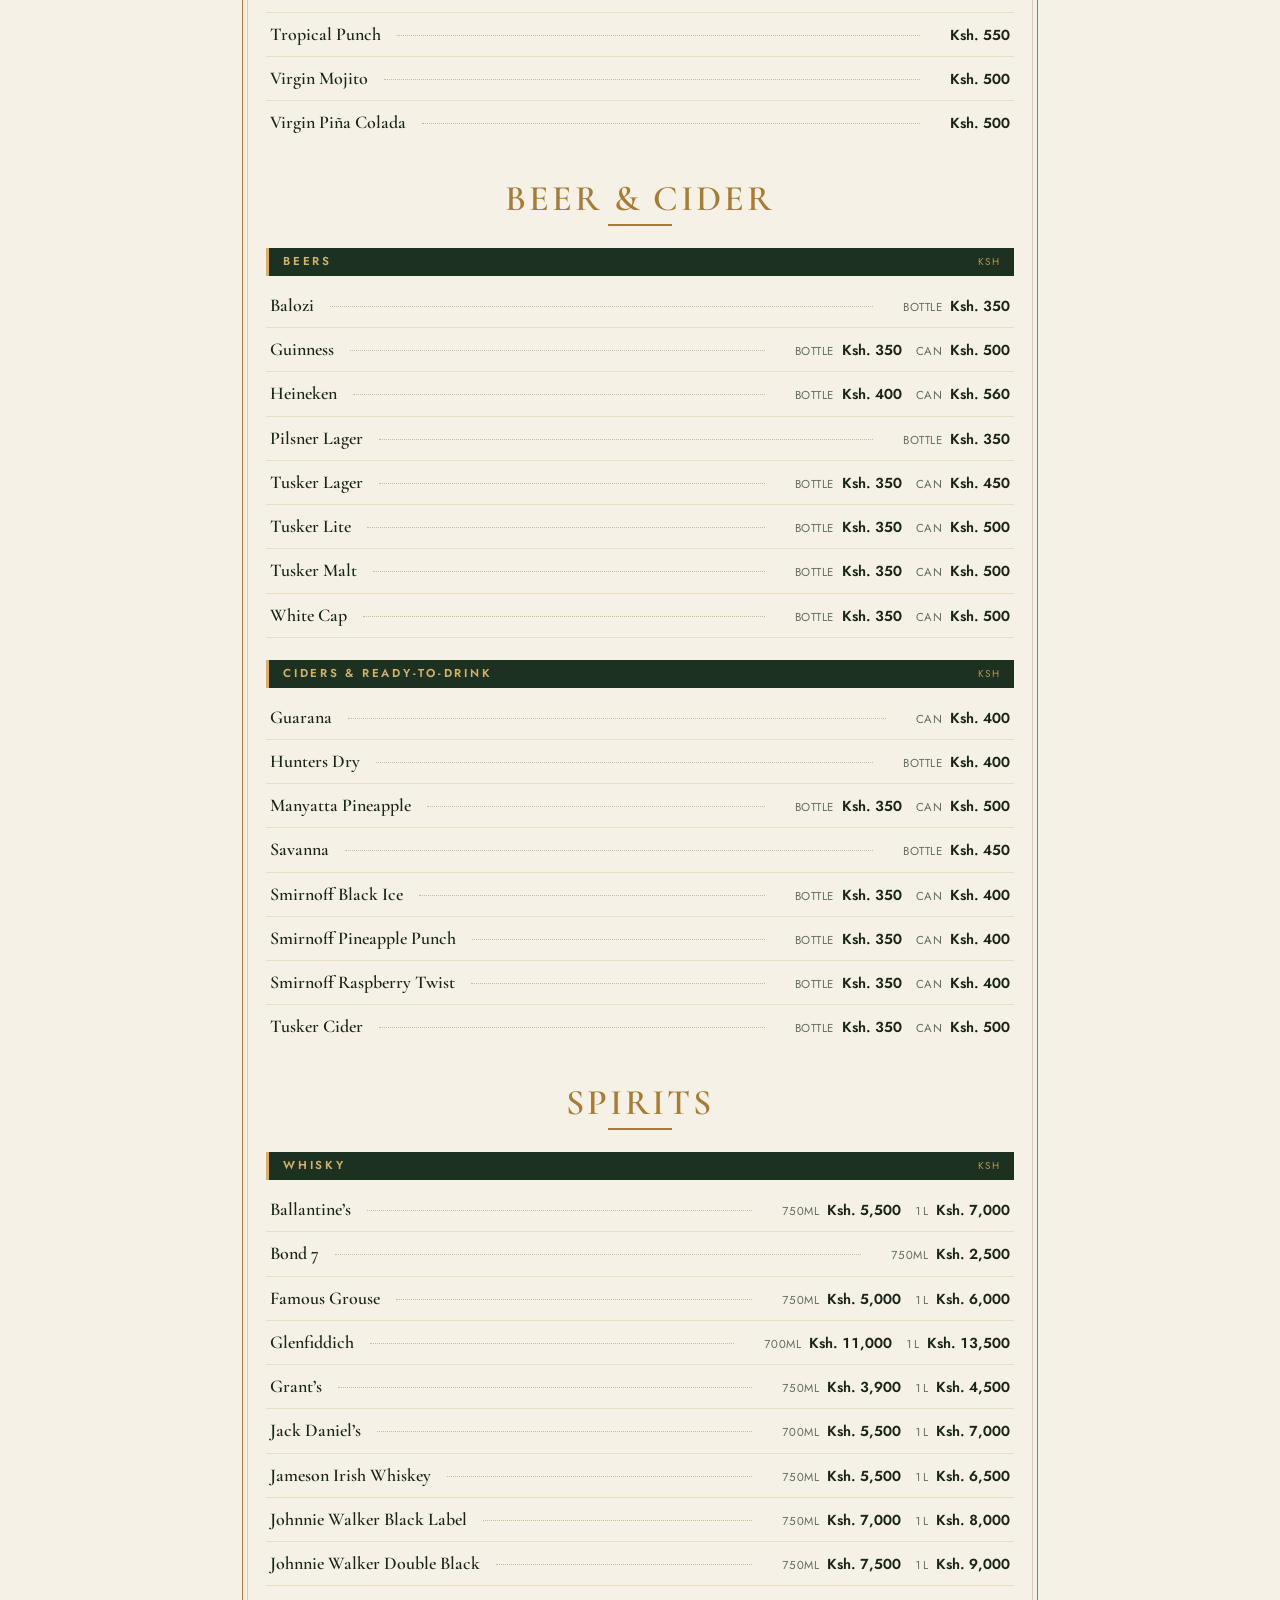
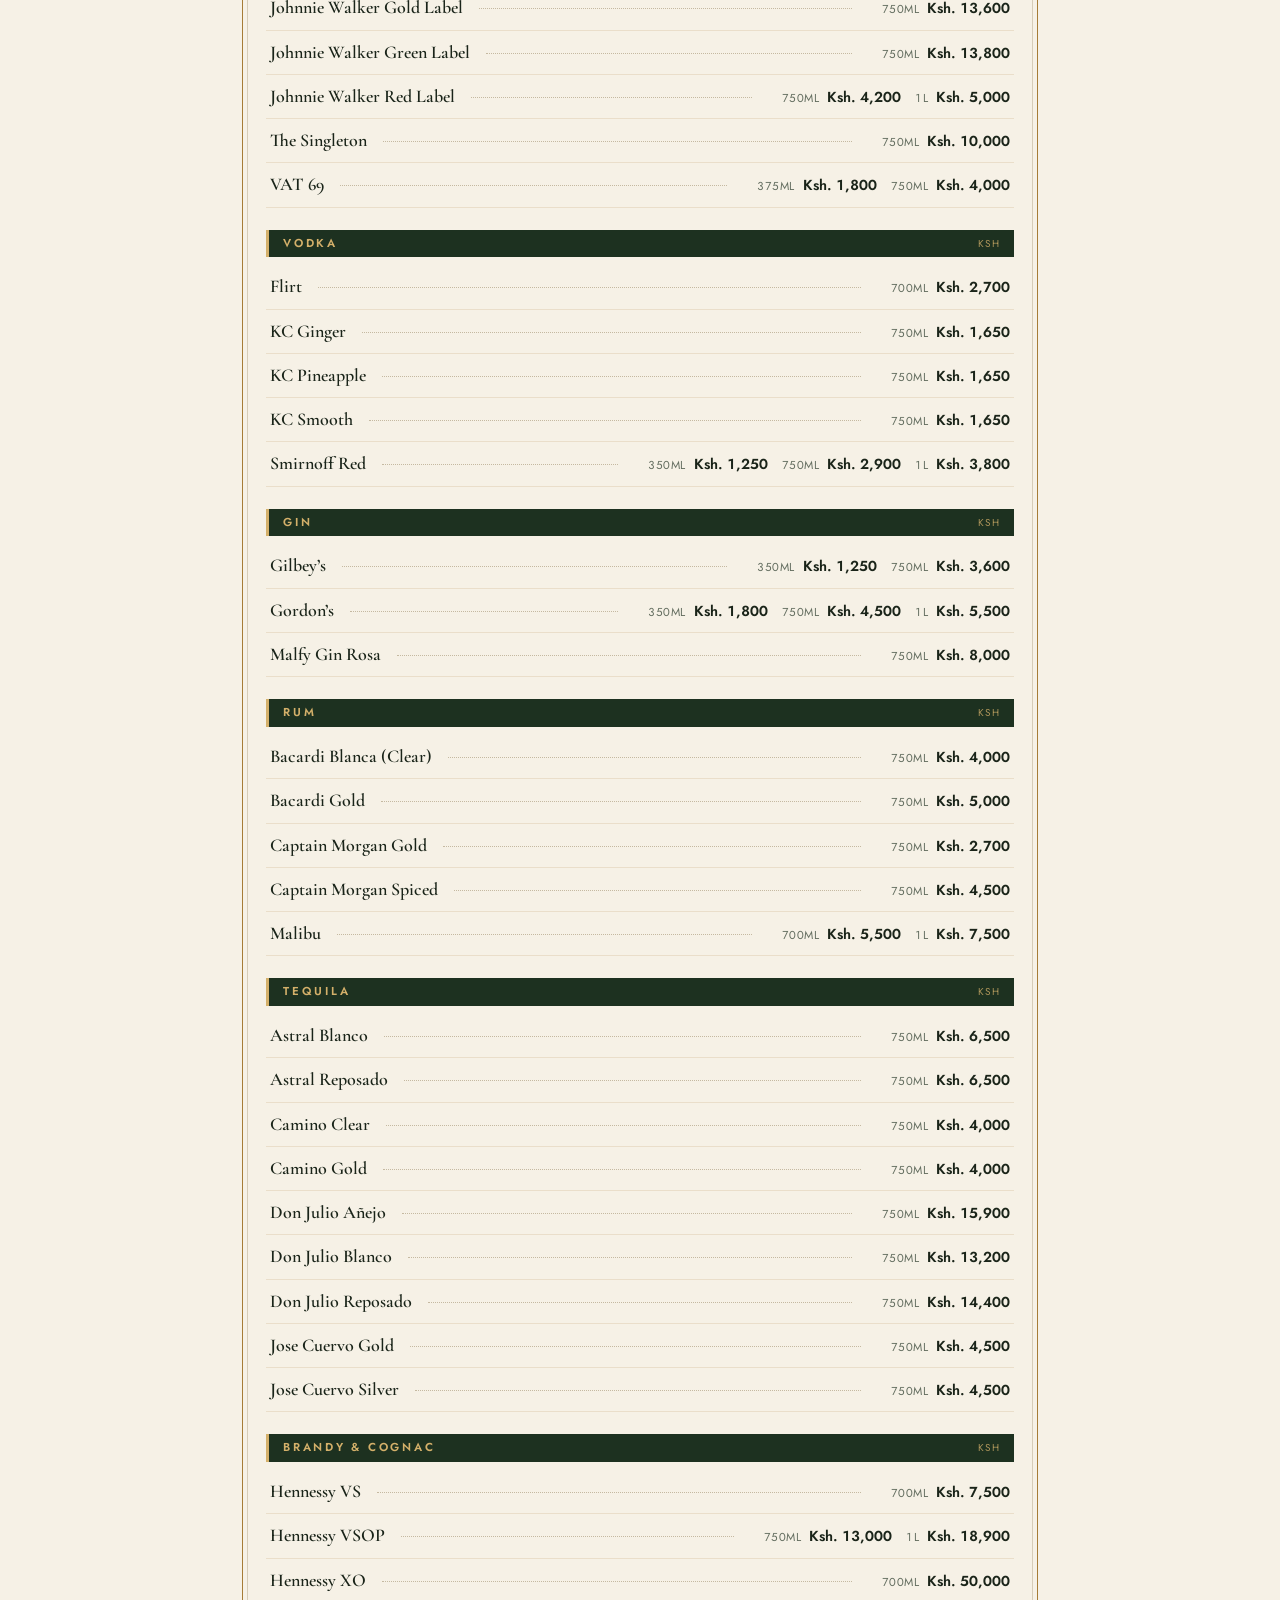
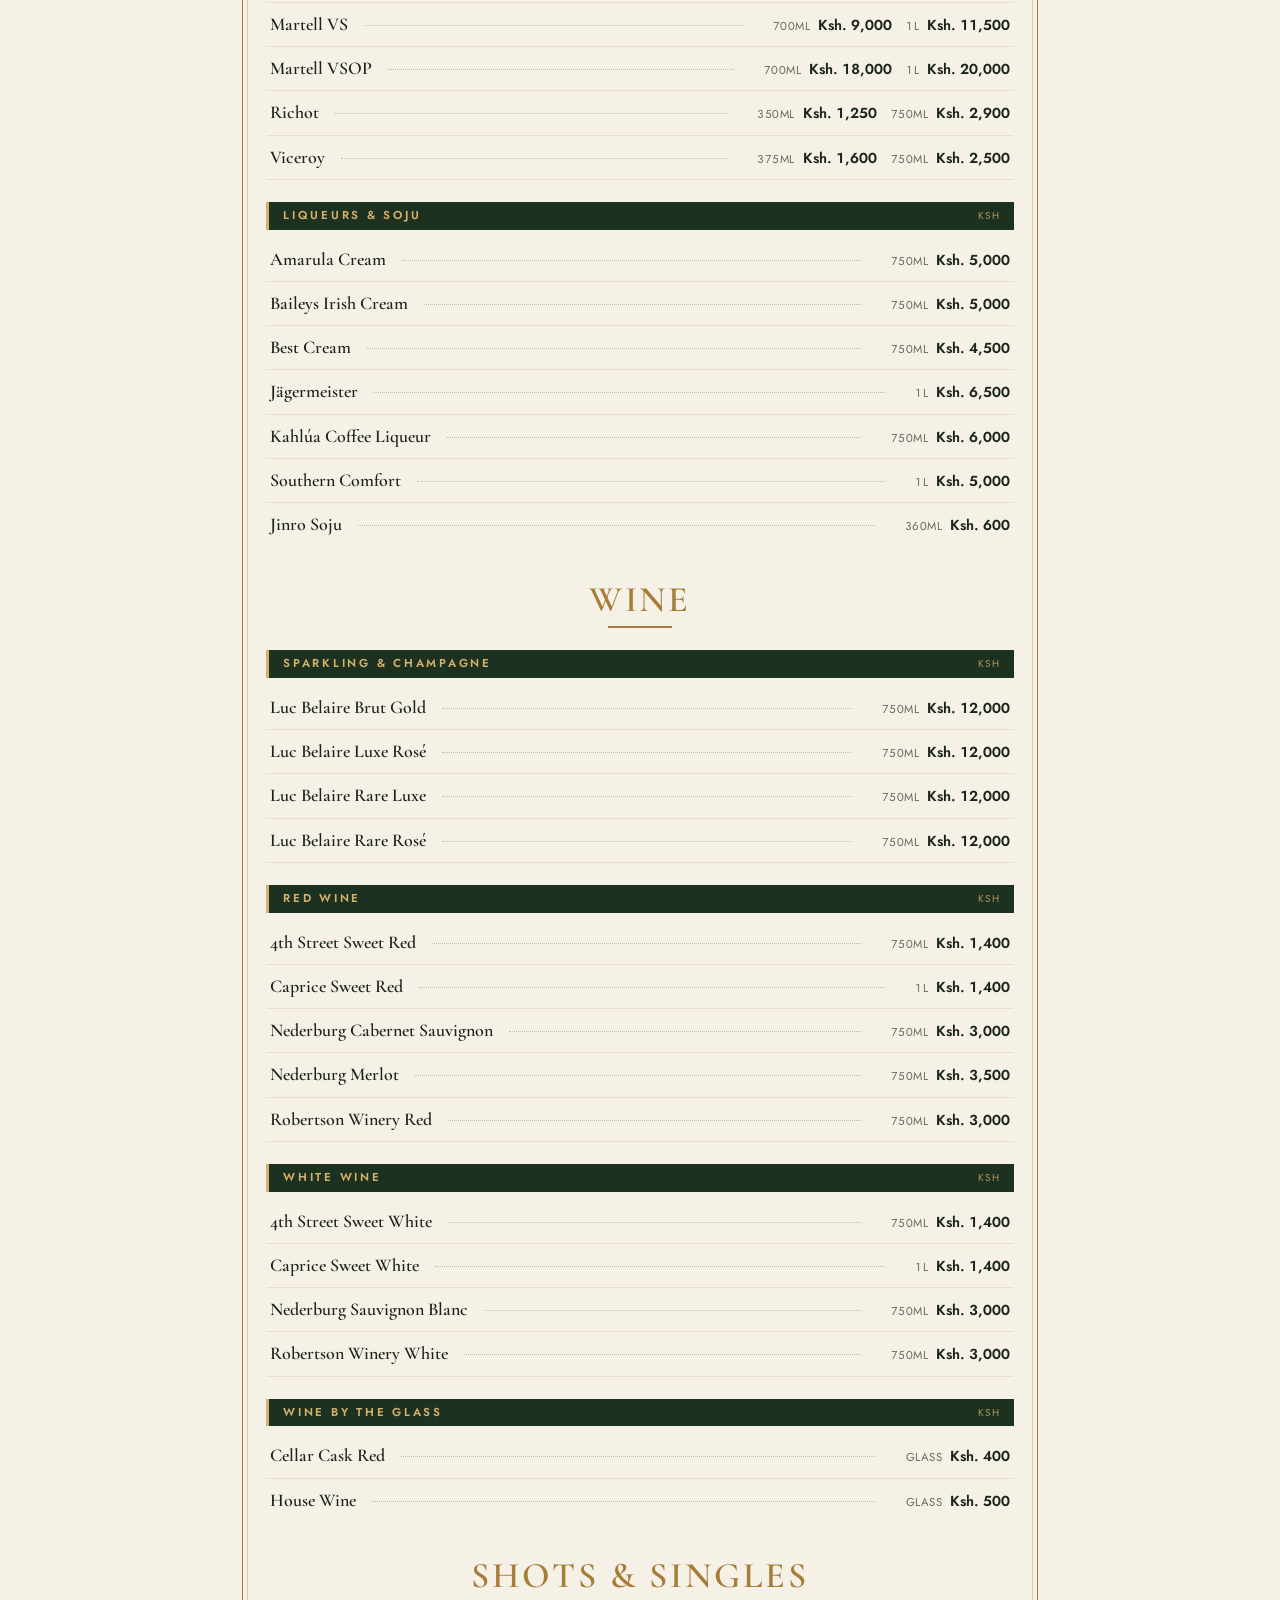
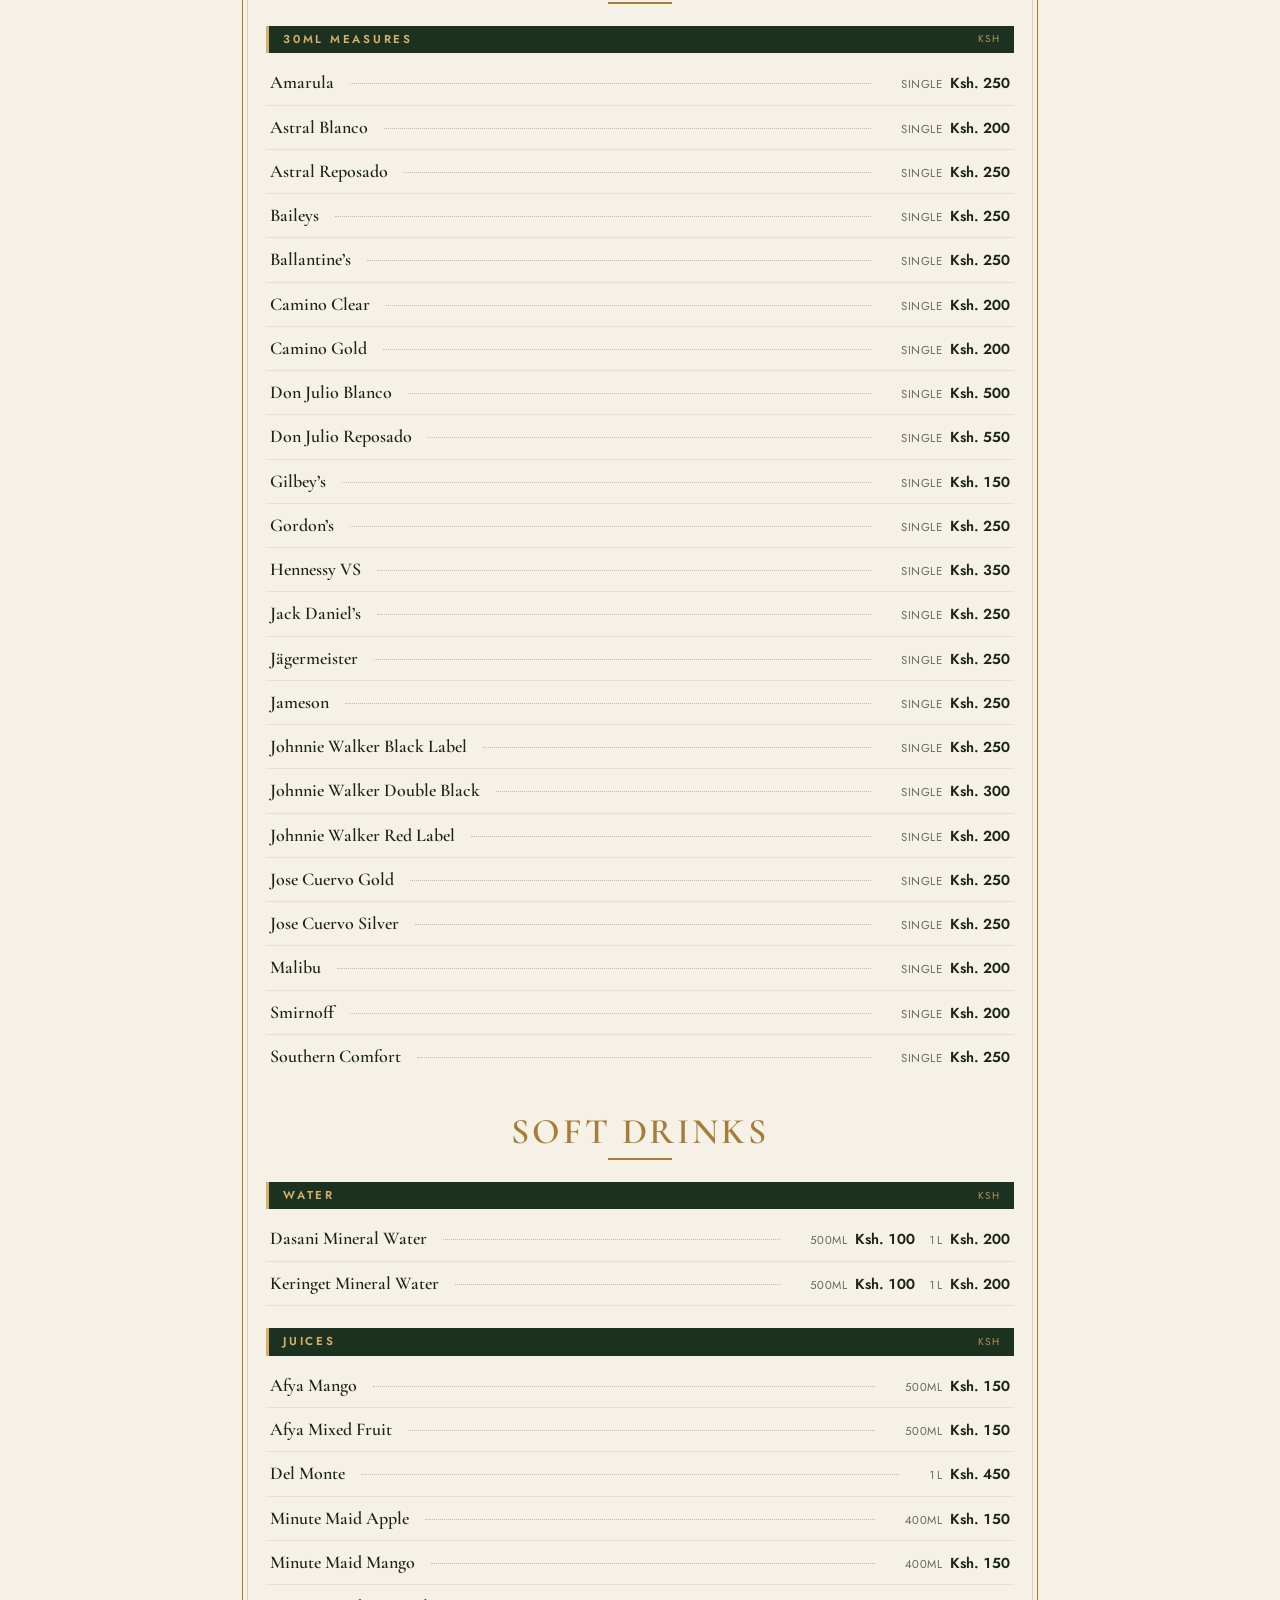
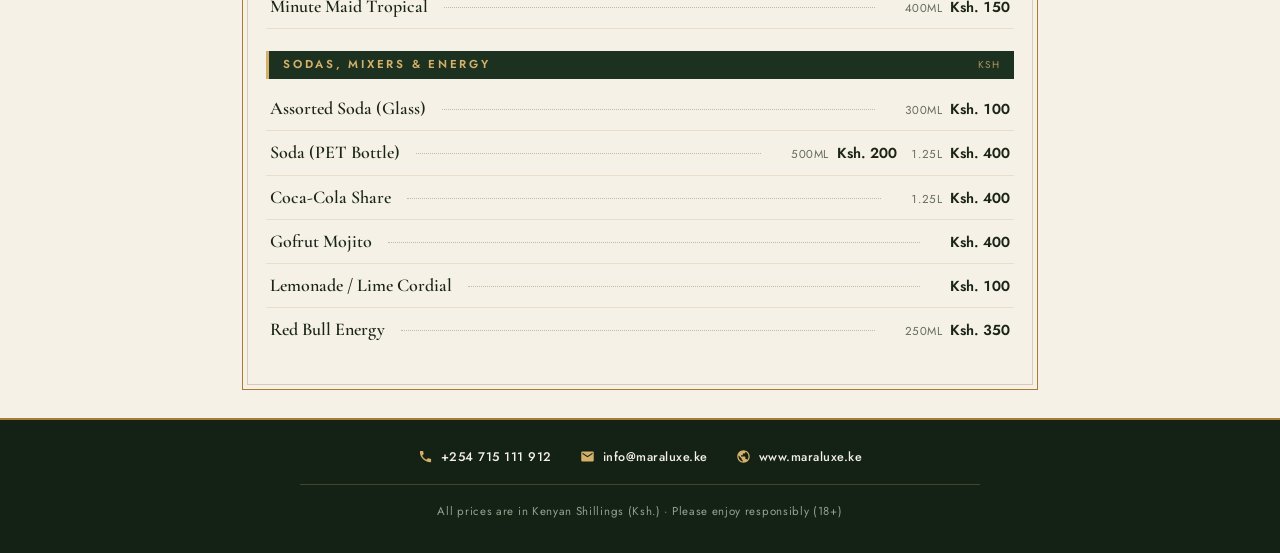
==== commit 4270d7dd: "new update" ====
--- a/index.html
+++ b/index.html
@@ -1,146 +1,1032 @@
 <!DOCTYPE html>
-<html lang="en">
+<html lang="en" data-theme="light">
 <head>
-<meta charset="utf-8">
-<meta name="viewport" content="width=device-width, initial-scale=1, viewport-fit=cover">
-<meta name="theme-color" content="#131B0E">
-<title>Maraluxe Resort and Spa — Bar Menu</title>
-<link href="https://fonts.googleapis.com/css2?family=Cormorant+Garamond:wght@500;600&family=Jost:wght@400;500;600&display=swap" rel="stylesheet">
-<style>
-:root{--bg:#F6F1E6;--ink:#1E2A1B;--muted:#6B7466;--line:#DCD3BE;--gold:#8E6A2B;--hd:#131B0E;color-scheme:light;box-sizing:border-box;padding-top:env(safe-area-inset-top,0px);padding-bottom:env(safe-area-inset-bottom,0px)}
-@media (prefers-color-scheme:dark){:root:not([data-theme="light"]){--bg:#101810;--ink:#EFE8D6;--muted:#A3AC98;--line:#2A3524;--gold:#D4B06A;color-scheme:dark}}
-:root[data-theme="dark"]{--bg:#101810;--ink:#EFE8D6;--muted:#A3AC98;--line:#2A3524;--gold:#D4B06A;color-scheme:dark}
-*,*::before,*::after{box-sizing:inherit}
-html{scroll-padding-top:calc(env(safe-area-inset-top,0px) + 112px)}
-body{margin:0;background:var(--bg);color:var(--ink);font:400 16px/1.45 Jost,system-ui,-apple-system,"Segoe UI",sans-serif}
-body::before{content:"";position:fixed;inset:0 0 auto;height:env(safe-area-inset-top,0px);background:var(--hd);z-index:10}
-header{background:var(--hd);text-align:center;padding:14px 16px 10px}
-.logo{width:min(80%,290px);height:auto;display:block;margin:0 auto;-webkit-mask-image:radial-gradient(ellipse at center,#000 60%,transparent 100%);mask-image:radial-gradient(ellipse at center,#000 60%,transparent 100%)}
-.k{display:flex;align-items:center;justify-content:center;gap:12px;margin:2px 0 0;color:#D4B06A;font:600 12px Jost,sans-serif;letter-spacing:.32em;text-transform:uppercase}.k::before,.k::after{content:"";width:34px;height:1px;background:#D4B06A;opacity:.6}
-.s{margin:4px 0 0;color:#A3AC98;font-size:12px}
-nav{position:sticky;top:env(safe-area-inset-top,0px);z-index:5;background:var(--hd);padding:8px 12px 10px;border-bottom:1px solid #2A3524}
-#q{width:100%;padding:10px 14px;border-radius:10px;border:1px solid #3A4630;background:#1B2514;color:#EFE8D6;font:inherit;font-size:15px}
-#q::placeholder{color:#8B9580}
-#chips{display:flex;gap:8px;overflow-x:auto;margin-top:8px;scrollbar-width:none}
-#chips::-webkit-scrollbar{display:none}
-#chips button{flex:none;padding:7px 14px;border-radius:99px;border:1px solid #3A4630;background:transparent;color:#CFD6C3;font:500 13px Jost,sans-serif;letter-spacing:.04em;cursor:pointer}
-#chips button.on{background:#D4B06A;border-color:#D4B06A;color:#131B0E}
-main{max-width:720px;margin:0 auto;padding:6px 18px 24px}
-h2.g{font:600 34px/1.1 "Cormorant Garamond",Georgia,serif;color:var(--gold);margin:36px 0 2px}
-h3.c{display:flex;align-items:center;gap:12px;margin:22px 0 4px;color:var(--muted);font:600 11.5px Jost,sans-serif;letter-spacing:.24em;text-transform:uppercase}
-h3.c::after{content:"";flex:1;height:1px;background:var(--line)}
-.it{display:flex;justify-content:space-between;gap:16px;padding:11px 0;border-bottom:1px solid var(--line)}
-.nm{font-weight:500}
-.tag{display:inline-block;margin-left:8px;padding:1px 8px;border:1px solid var(--gold);border-radius:99px;color:var(--gold);font-size:10px;letter-spacing:.14em;text-transform:uppercase;vertical-align:2px}
-.ds{margin-top:2px;color:var(--muted);font-size:13.5px}
-.pr{text-align:right;font-variant-numeric:tabular-nums;white-space:nowrap}
-.pr div{display:flex;justify-content:flex-end;gap:14px}
-.pr span{color:var(--muted);font-size:13px}
-.pr b{font-weight:500;min-width:4.2em;text-align:right}
-.it .l{display:flex;align-items:center;flex:1;min-width:0}.th{flex:none;width:64px;height:64px;margin-right:13px;border-radius:12px;object-fit:cover;border:1px solid var(--line)}.th.z{cursor:zoom-in}
-.lb{position:fixed;inset:0;z-index:30;background:rgba(10,14,8,.95);display:flex;flex-direction:column;align-items:center;justify-content:center;padding:24px;cursor:zoom-out}.lb[hidden]{display:none}.lb img{max-width:100%;max-height:72vh;border-radius:14px}.lb p{margin:14px 0 0;color:#EFE8D6;font:600 26px "Cormorant Garamond",Georgia,serif}
-.sub{margin:0 0 4px;color:var(--muted);font-size:14px}.fs{display:flex;gap:12px;overflow-x:auto;scroll-snap-type:x mandatory;margin:10px -18px 0;padding:4px 18px 8px;scrollbar-width:none}.fs::-webkit-scrollbar{display:none}.fc{flex:none;width:152px;scroll-snap-align:start;text-align:center;padding:18px 10px 14px;border:1px solid var(--line);border-radius:20px;background:linear-gradient(180deg,rgba(212,176,106,.14),transparent)}.fc img{width:92px;height:92px;margin:0 auto 12px;display:block;border-radius:50%;object-fit:cover;border:2px solid var(--gold)}.fc b{display:block;font:600 21px/1.1 "Cormorant Garamond",Georgia,serif}.fc small{display:block;margin-top:5px;color:var(--muted);font-size:10px;letter-spacing:.2em;text-transform:uppercase}.fc span{display:block;margin-top:6px;color:var(--gold);font-weight:500}
-.none{padding:40px 0;text-align:center;color:var(--muted)}
-footer{padding:8px 24px 36px;text-align:center;color:var(--muted);font-size:12.5px}
-.gate{position:fixed;inset:0;z-index:20;background:var(--hd);color:#EFE8D6;display:flex;flex-direction:column;align-items:center;justify-content:center;text-align:center;padding:24px}
-.gate[hidden]{display:none}
-.gate h1{margin:18px 0 6px;font:600 34px "Cormorant Garamond",Georgia,serif;color:#D4B06A}
-.gate p{margin:0 0 22px;color:#B8C0AC;max-width:300px}
-.gate button{display:block;width:230px;margin:0 auto 10px;padding:13px;border-radius:99px;font:500 15px Jost,sans-serif;cursor:pointer}
-.gate .y{background:#D4B06A;border:0;color:#131B0E}
-.gate .n{background:transparent;border:1px solid #3A4630;color:#CFD6C3}
-</style>
+  <meta charset="utf-8">
+  <meta name="viewport" content="width=device-width, initial-scale=1, viewport-fit=cover">
+  <meta name="theme-color" content="#131F14">
+  <title>Maraluxe Resort &amp; Spa — Bar &amp; Lounge Menu</title>
+  <link rel="preconnect" href="https://fonts.googleapis.com">
+  <link rel="preconnect" href="https://fonts.gstatic.com" crossorigin>
+  <link href="https://fonts.googleapis.com/css2?family=Cormorant+Garamond:ital,wght@0,500;0,600;0,700;1,400;1,600&family=Jost:wght@400;500;600&display=swap" rel="stylesheet">
+  <style>
+    :root {
+      --bg-paper: #F6F1E6;
+      --bg-card: #EFE8D8;
+      --forest: #132215;
+      --forest-soft: #1D3120;
+      --ink: #1A2419;
+      --muted: #646E60;
+      --gold: #A67C37;
+      --gold-bright: #D4B06A;
+      --line: #D6CCB8;
+      --leader: #C5B9A1;
+      color-scheme: light;
+    }
+
+    :root[data-theme="dark"] {
+      --bg-paper: #0F1710;
+      --bg-card: #162118;
+      --forest: #0B120C;
+      --forest-soft: #1B2A1D;
+      --ink: #EFE8D6;
+      --muted: #9BA696;
+      --gold: #D4B06A;
+      --gold-bright: #E5C687;
+      --line: #283627;
+      --leader: #334432;
+      color-scheme: dark;
+    }
+
+    *, *::before, *::after {
+      box-sizing: border-box;
+    }
+
+    html {
+      scroll-behavior: smooth;
+      scroll-padding-top: 126px;
+    }
+
+    body {
+      margin: 0;
+      background: var(--bg-paper);
+      color: var(--ink);
+      font: 400 15.5px/1.5 'Jost', system-ui, -apple-system, sans-serif;
+      -webkit-font-smoothing: antialiased;
+      transition: background-color 0.25s ease, color 0.25s ease;
+    }
+
+    /* Royal Header */
+    .site-header {
+      background: var(--forest);
+      color: #EFE8D6;
+      text-align: center;
+      padding: calc(env(safe-area-inset-top, 0px) + 22px) 20px 20px;
+      border-bottom: 2px solid var(--gold);
+      position: relative;
+    }
+
+    .theme-toggle {
+      position: absolute;
+      top: calc(env(safe-area-inset-top, 0px) + 14px);
+      right: 16px;
+      background: rgba(212, 176, 106, 0.12);
+      border: 1px solid rgba(212, 176, 106, 0.4);
+      color: var(--gold-bright);
+      padding: 6px 11px;
+      border-radius: 4px;
+      font: 500 11px/1 'Jost', sans-serif;
+      letter-spacing: 0.12em;
+      text-transform: uppercase;
+      cursor: pointer;
+    }
+
+    .brand-crest {
+      width: 68px;
+      height: auto;
+      display: block;
+      margin: 0 auto 8px;
+    }
+
+    .brand-title {
+      font: 600 clamp(26px, 6vw, 36px)/1.05 'Cormorant Garamond', Georgia, serif;
+      letter-spacing: 0.22em;
+      text-transform: uppercase;
+      color: #F6F1E6;
+      margin: 0;
+    }
+
+    .brand-subtitle {
+      font: 500 11px/1.2 'Jost', sans-serif;
+      letter-spacing: 0.34em;
+      text-transform: uppercase;
+      color: var(--gold-bright);
+      margin: 5px 0 14px;
+    }
+
+    .menu-kicker {
+      display: inline-flex;
+      align-items: center;
+      gap: 14px;
+      font: italic 600 20px/1 'Cormorant Garamond', Georgia, serif;
+      color: var(--gold-bright);
+      margin: 0;
+    }
+
+    .menu-kicker::before,
+    .menu-kicker::after {
+      content: "";
+      width: 36px;
+      height: 1px;
+      background: var(--gold-bright);
+      opacity: 0.65;
+    }
+
+    .brand-motto {
+      margin: 8px 0 0;
+      font-size: 10.5px;
+      letter-spacing: 0.2em;
+      text-transform: uppercase;
+      color: #A9B4A4;
+    }
+
+    /* Sticky Search & Category Bar */
+    .sticky-nav {
+      position: sticky;
+      top: 0;
+      z-index: 15;
+      background: var(--forest);
+      padding: 10px 16px 12px;
+      border-bottom: 1px solid rgba(212, 176, 106, 0.3);
+      box-shadow: 0 8px 20px rgba(0, 0, 0, 0.18);
+    }
+
+    .nav-inner {
+      max-width: 820px;
+      margin: 0 auto;
+    }
+
+    .search-wrap {
+      position: relative;
+    }
+
+    #q {
+      width: 100%;
+      padding: 10px 36px 10px 14px;
+      border-radius: 4px;
+      border: 1px solid rgba(212, 176, 106, 0.35);
+      background: rgba(255, 255, 255, 0.05);
+      color: #F6F1E6;
+      font: 400 14.5px 'Jost', sans-serif;
+      outline: none;
+    }
+
+    #q:focus {
+      border-color: var(--gold-bright);
+      background: rgba(255, 255, 255, 0.09);
+    }
+
+    #q::placeholder {
+      color: #8E9A89;
+    }
+
+    #chips {
+      display: flex;
+      gap: 8px;
+      overflow-x: auto;
+      margin-top: 10px;
+      scrollbar-width: none;
+    }
+
+    #chips::-webkit-scrollbar {
+      display: none;
+    }
+
+    #chips button {
+      flex: none;
+      padding: 6px 14px;
+      border-radius: 3px;
+      border: 1px solid rgba(212, 176, 106, 0.3);
+      background: transparent;
+      color: #D2D9CC;
+      font: 500 11.5px 'Jost', sans-serif;
+      letter-spacing: 0.14em;
+      text-transform: uppercase;
+      cursor: pointer;
+      transition: all 0.18s ease;
+    }
+
+    #chips button.on {
+      background: var(--gold-bright);
+      border-color: var(--gold-bright);
+      color: #132215;
+      font-weight: 600;
+    }
+
+    /* Editorial Page Frame (Matches PDF Double Border) */
+    .page-frame {
+      max-width: 820px;
+      margin: 18px auto 28px;
+      padding: 0 12px;
+    }
+
+    .ornate-sheet {
+      border: 1px solid var(--gold);
+      padding: 4px;
+      background: var(--bg-paper);
+    }
+
+    .ornate-inner {
+      border: 1px solid var(--line);
+      padding: 18px 18px 32px;
+    }
+
+    /* Signature Cocktails Showcase */
+    .sig-grid {
+      display: grid;
+      grid-template-columns: repeat(auto-fill, minmax(230px, 1fr));
+      gap: 14px;
+      margin-top: 14px;
+    }
+
+    .sig-card {
+      display: flex;
+      align-items: center;
+      gap: 14px;
+      padding: 12px;
+      background: var(--bg-card);
+      border: 1px solid var(--line);
+      border-left: 3px solid var(--gold);
+      border-radius: 4px;
+      cursor: zoom-in;
+      transition: transform 0.15s ease, border-color 0.15s ease;
+    }
+
+    .sig-card:hover {
+      transform: translateY(-1px);
+      border-color: var(--gold);
+    }
+
+    .sig-card img {
+      width: 68px;
+      height: 68px;
+      border-radius: 4px;
+      object-fit: cover;
+      border: 1px solid var(--gold);
+      flex: none;
+    }
+
+    .sig-meta {
+      min-width: 0;
+      flex: 1;
+    }
+
+    .sig-badge {
+      display: inline-block;
+      font-size: 9.5px;
+      letter-spacing: 0.2em;
+      text-transform: uppercase;
+      color: var(--gold);
+      font-weight: 600;
+    }
+
+    .sig-name {
+      display: block;
+      font: 600 19px/1.15 'Cormorant Garamond', Georgia, serif;
+      color: var(--ink);
+      margin-top: 2px;
+    }
+
+    .sig-price {
+      display: block;
+      margin-top: 4px;
+      font-size: 13.5px;
+      font-weight: 600;
+      color: var(--gold);
+    }
+
+    /* Section & PDF-Style Category Banners */
+    .grp {
+      margin-top: 34px;
+    }
+
+    .grp:first-child {
+      margin-top: 6px;
+    }
+
+    .grp-header {
+      text-align: center;
+      margin-bottom: 14px;
+    }
+
+    h2.g {
+      font: 600 clamp(28px, 5vw, 36px)/1.1 'Cormorant Garamond', Georgia, serif;
+      color: var(--gold);
+      letter-spacing: 0.08em;
+      text-transform: uppercase;
+      margin: 0;
+    }
+
+    .grp-rule {
+      width: 64px;
+      height: 2px;
+      background: var(--gold);
+      margin: 6px auto 0;
+    }
+
+    /* Solid Deep Green Bar from MARALUXE MENU.pdf */
+    .cat-banner {
+      background: var(--forest-soft);
+      color: var(--gold-bright);
+      padding: 7px 14px;
+      margin: 22px 0 8px;
+      font: 600 11.5px/1.2 'Jost', sans-serif;
+      letter-spacing: 0.24em;
+      text-transform: uppercase;
+      border-left: 3px solid var(--gold-bright);
+      display: flex;
+      justify-content: space-between;
+      align-items: center;
+    }
+
+    .cat-banner span.currency-hint {
+      font-size: 10px;
+      letter-spacing: 0.14em;
+      opacity: 0.8;
+      font-weight: 400;
+    }
+
+    /* Menu Item Rows with Dotted Leaders */
+    .it {
+      display: flex;
+      align-items: baseline;
+      justify-content: space-between;
+      gap: 10px;
+      padding: 10px 4px;
+      border-bottom: 1px solid rgba(166, 124, 55, 0.16);
+    }
+
+    .it:last-child {
+      border-bottom: none;
+    }
+
+    .it-left {
+      display: flex;
+      align-items: center;
+      gap: 12px;
+      min-width: 0;
+    }
+
+    .th {
+      width: 48px;
+      height: 48px;
+      border-radius: 4px;
+      object-fit: cover;
+      border: 1px solid var(--gold);
+      flex: none;
+      cursor: zoom-in;
+    }
+
+    .nm-wrap {
+      min-width: 0;
+    }
+
+    .nm {
+      font: 600 18px/1.25 'Cormorant Garamond', Georgia, serif;
+      color: var(--ink);
+    }
+
+    .tag {
+      display: inline-block;
+      margin-left: 8px;
+      padding: 1px 7px;
+      border: 1px solid var(--gold);
+      border-radius: 2px;
+      color: var(--gold);
+      font: 600 9.5px/1.4 'Jost', sans-serif;
+      letter-spacing: 0.14em;
+      text-transform: uppercase;
+      vertical-align: middle;
+    }
+
+    .ds {
+      margin-top: 2px;
+      color: var(--muted);
+      font-size: 13px;
+    }
+
+    .dots {
+      flex: 1;
+      border-bottom: 1px dotted var(--leader);
+      margin: 0 6px;
+      min-width: 16px;
+      align-self: baseline;
+      position: relative;
+      top: -4px;
+    }
+
+    .pr {
+      text-align: right;
+      font-variant-numeric: tabular-nums;
+      white-space: nowrap;
+      flex: none;
+    }
+
+    .pr-row {
+      display: inline-flex;
+      align-items: baseline;
+      justify-content: flex-end;
+      gap: 8px;
+      margin-left: 14px;
+    }
+
+    @media (max-width: 520px) {
+      .pr {
+        display: flex;
+        flex-direction: column;
+        align-items: flex-end;
+        gap: 2px;
+      }
+      .pr-row {
+        margin-left: 0;
+      }
+    }
+
+    .pr-label {
+      color: var(--muted);
+      font-size: 11.5px;
+      letter-spacing: 0.04em;
+      text-transform: uppercase;
+    }
+
+    .pr-val {
+      font-weight: 600;
+      font-size: 14.5px;
+      color: var(--ink);
+    }
+
+    .none {
+      padding: 48px 16px;
+      text-align: center;
+      color: var(--muted);
+      font: italic 20px 'Cormorant Garamond', Georgia, serif;
+    }
+
+    /* Official PDF Contact Footer */
+    .site-footer {
+      background: var(--forest);
+      color: #D2D9CC;
+      border-top: 2px solid var(--gold);
+      padding: 28px 18px calc(env(safe-area-inset-bottom, 0px) + 32px);
+      text-align: center;
+      font-size: 12.5px;
+    }
+
+    .footer-contacts {
+      max-width: 680px;
+      margin: 0 auto 18px;
+      display: flex;
+      flex-wrap: wrap;
+      justify-content: center;
+      gap: 14px 28px;
+      padding-bottom: 18px;
+      border-bottom: 1px solid rgba(212, 176, 106, 0.25);
+    }
+
+    .footer-contacts a {
+      color: #F6F1E6;
+      text-decoration: none;
+      display: inline-flex;
+      align-items: center;
+      gap: 8px;
+      font-weight: 500;
+      letter-spacing: 0.04em;
+    }
+
+    .footer-contacts a svg {
+      width: 15px;
+      height: 15px;
+      fill: var(--gold-bright);
+    }
+
+    .legal-note {
+      color: #95A08F;
+      font-size: 11.5px;
+      letter-spacing: 0.06em;
+    }
+
+    /* Lightbox Modal */
+    .lb {
+      position: fixed;
+      inset: 0;
+      z-index: 50;
+      background: rgba(11, 18, 12, 0.94);
+      display: flex;
+      flex-direction: column;
+      align-items: center;
+      justify-content: center;
+      padding: 24px;
+      cursor: zoom-out;
+    }
+
+    .lb[hidden] {
+      display: none;
+    }
+
+    .lb img {
+      width: min(88vw, 360px);
+      height: min(88vw, 360px);
+      object-fit: cover;
+      border-radius: 6px;
+      border: 2px solid var(--gold-bright);
+      box-shadow: 0 20px 50px rgba(0, 0, 0, 0.6);
+    }
+
+    .lb-title {
+      margin: 16px 0 4px;
+      color: #F6F1E6;
+      font: 600 26px 'Cormorant Garamond', Georgia, serif;
+    }
+
+    .lb-price {
+      color: var(--gold-bright);
+      font: 500 14px 'Jost', sans-serif;
+      letter-spacing: 0.1em;
+    }
+  </style>
 </head>
 <body>
-<div class="gate" id="gate">
-  <img class="logo" alt="Maraluxe Resort and Spa">
-  <h1>Welcome</h1>
-  <p id="gp">Our bar menu is for guests aged 18 and over. Please confirm to continue.</p>
-  <div id="gb"><button class="y" id="yes">I’m 18 or over</button><button class="n" id="no">Not yet</button></div>
-</div>
-<header>
-  <img class="logo" alt="Maraluxe Resort and Spa">
-  <p class="k">Bar Menu</p>
-  <p class="s">Crafted cocktails · Fine spirits · Ice-cold beer</p>
-  <p class="s">All prices in Ksh.</p>
-</header>
-<nav>
-  <input id="q" type="search" placeholder="Search drinks…" autocomplete="off" aria-label="Search drinks">
-  <div id="chips"></div>
-</nav>
-<main id="m"></main>
-<footer>Please drink responsibly. Alcohol is for guests aged 18 and over.</footer>
-<div class="lb" id="lb" hidden><img id="lbi" alt=""><p id="lbt"></p></div>
+
+  <header class="site-header">
+    <button class="theme-toggle" id="themeBtn" type="button" aria-label="Toggle color theme">Lounge Mode</button>
+
+    <!-- Crisp Vector Recreation of the Maraluxe Lotus-M Emblem from MARALUXE MENU.pdf -->
+    <svg class="brand-crest" viewBox="0 0 120 96" xmlns="http://www.w3.org/2000/svg" aria-hidden="true">
+      <path d="M18 74V22C34 22 48 34 60 54C72 34 86 22 102 22V74H90V37C80 42 70 52 60 68C50 52 40 42 30 37V74H18Z" fill="#D4B06A"/>
+      <path d="M60 10C73 24 79 42 73 59C69 70 60 76 60 76C60 76 51 70 47 59C41 42 47 24 60 10ZM60 24C53 34 51 46 55 56C57 61 60 65 60 65C60 65 63 61 65 56C69 46 67 34 60 24Z" fill="#D4B06A"/>
+      <rect x="18" y="82" width="84" height="6" fill="#5A7A4C"/>
+    </svg>
+
+    <h1 class="brand-title">Maraluxe</h1>
+    <p class="brand-subtitle">Resort and Spa</p>
+    <p class="menu-kicker">Bar &amp; Lounge Menu</p>
+    <p class="brand-motto">Exceptional Cuisine &middot; Elegant Dining &middot; Unforgettable Moments</p>
+  </header>
+
+  <nav class="sticky-nav" aria-label="Menu categories">
+    <div class="nav-inner">
+      <div class="search-wrap">
+        <input id="q" type="search" placeholder="Search cocktails, single malts, wines…" autocomplete="off" aria-label="Search drinks">
+      </div>
+      <div id="chips"></div>
+    </div>
+  </nav>
+
+  <div class="page-frame">
+    <div class="ornate-sheet">
+      <main class="ornate-inner" id="m"></main>
+    </div>
+  </div>
+
+  <footer class="site-footer">
+    <div class="footer-contacts">
+      <a href="tel:+254715111912">
+        <svg viewBox="0 0 24 24"><path d="M6.62 10.79a15.05 15.05 0 006.59 6.59l2.2-2.2a1 1 0 011.01-.24c1.12.37 2.33.57 3.58.57a1 1 0 011 1V20a1 1 0 01-1 1C10.61 21 3 13.39 3 4a1 1 0 011-1h3.5a1 1 0 011 1c0 1.25.2 2.46.57 3.58a1 1 0 01-.25 1.01l-2.2 2.2z"/></svg>
+        +254 715 111 912
+      </a>
+      <a href="mailto:info@maraluxe.ke">
+        <svg viewBox="0 0 24 24"><path d="M20 4H4c-1.1 0-2 .9-2 2v12c0 1.1.9 2 2 2h16c1.1 0 2-.9 2-2V6c0-1.1-.9-2-2-2zm0 4l-8 5-8-5V6l8 5 8-5v2z"/></svg>
+        info@maraluxe.ke
+      </a>
+      <a href="https://www.maraluxe.ke" target="_blank" rel="noopener">
+        <svg viewBox="0 0 24 24"><path d="M12 2C6.48 2 2 6.48 2 12s4.48 10 10 10 10-4.48 10-10S17.52 2 12 2zm-1 17.93c-3.95-.49-7-3.85-7-7.93 0-.62.08-1.21.21-1.79L9 15v1c0 1.1.9 2 2 2v1.93zm6.9-2.54c-.26-.81-1-1.39-1.9-1.39h-1v-3c0-.55-.45-1-1-1H8v-2h2c.55 0 1-.45 1-1V7h2c1.1 0 2-.9 2-2v-.41c2.93 1.19 5 4.06 5 7.41 0 2.08-.8 3.97-2.1 5.39z"/></svg>
+        www.maraluxe.ke
+      </a>
+    </div>
+    <div class="legal-note">All prices are in Kenyan Shillings (Ksh.) &middot; Please enjoy responsibly (18+)</div>
+  </footer>
+
+  <div class="lb" id="lb" hidden>
+    <img id="lbi" alt="">
+    <p class="lb-title" id="lbt"></p>
+    <span class="lb-price" id="lbp"></span>
+  </div>
+
 <script>
-const D={"venue":"Maraluxe Resort and Spa","menu":"bar","currency":"KES","currencyLabel":"Ksh.","groups":[{"name":"Cocktails","hidden":false,"categories":[{"name":"Signature Cocktails","items":[{"name":"Maraluxe Coconut Velvet","options":[{"label":"","price":1100}],"tags":["Signature"],"image":{"t":"[data-uri]","f":"[data-uri]"}},{"name":"Maraluxe Mango Splash","options":[{"label":"","price":650}],"tags":["Signature"],"image":{"t":"[data-uri]","f":null}},{"name":"Maraluxe Oasis","options":[{"label":"","price":600}],"tags":["Signature"],"image":{"t":"[data-uri]","f":null}},{"name":"Maraluxe Strawberry Bliss","options":[{"label":"","price":600}],"tags":["Signature"],"image":{"t":"[data-uri]","f":null}},{"name":"Maraluxe Tropical Sunset","options":[{"label":"","price":800}],"tags":["Signature"],"image":{"t":"[data-uri]","f":null}}]},{"name":"Classic Cocktails","items":[{"name":"Adios","options":[{"label":"15ml","price":900},{"label":"30ml","price":1200}]},{"name":"Cosmopolitan","options":[{"label":"","price":600}]},{"name":"Dirty Martini","options":[{"label":"","price":700}]},{"name":"Dry Martini","options":[{"label":"","price":600}]},{"name":"Gin & Tonic","options":[{"label":"","price":500}]},{"name":"Jäger Bomb","options":[{"label":"","price":650}]},{"name":"Long Island","options":[{"label":"15ml","price":900},{"label":"30ml","price":1200}]},{"name":"Margarita","options":[{"label":"","price":600}]},{"name":"Mojito","options":[{"label":"","price":600}]},{"name":"Old Fashioned","options":[{"label":"","price":700}]},{"name":"Piña Colada","options":[{"label":"","price":800}]},{"name":"Sangria","options":[{"label":"","price":600}]},{"name":"Screwdriver","options":[{"label":"","price":550}]},{"name":"Sex On The Beach","options":[{"label":"","price":650}]},{"name":"Whiskey Sour","options":[{"label":"","price":550}]}]},{"name":"Mocktails","items":[{"name":"Blue Ocean","options":[{"label":"","price":600}]},{"name":"Mango Delight","options":[{"label":"","price":500}]},{"name":"Rainbow Mocktail","options":[{"label":"","price":600}]},{"name":"Tropical Punch","options":[{"label":"","price":550}]},{"name":"Virgin Mojito","options":[{"label":"","price":500}]},{"name":"Virgin Piña Colada","options":[{"label":"","price":500}]}]}]},{"name":"Beer & Cider","hidden":false,"categories":[{"name":"Beers","items":[{"name":"Balozi","options":[{"label":"Bottle","price":350}]},{"name":"Guinness","options":[{"label":"Bottle","price":350},{"label":"Can","price":500}]},{"name":"Heineken","options":[{"label":"Bottle","price":400},{"label":"Can","price":560}]},{"name":"Pilsner Lager","options":[{"label":"Bottle","price":350}]},{"name":"Tusker Lager","options":[{"label":"Bottle","price":350},{"label":"Can","price":450}]},{"name":"Tusker Lite","options":[{"label":"Bottle","price":350},{"label":"Can","price":500}]},{"name":"Tusker Malt","options":[{"label":"Bottle","price":350},{"label":"Can","price":500}]},{"name":"White Cap","options":[{"label":"Bottle","price":350},{"label":"Can","price":500}]}]},{"name":"Ciders & Ready-to-Drink","items":[{"name":"Guarana","options":[{"label":"Can","price":400}]},{"name":"Hunters Dry","options":[{"label":"Bottle","price":400}]},{"name":"Manyatta Pineapple","options":[{"label":"Bottle","price":350},{"label":"Can","price":500}]},{"name":"Savanna","options":[{"label":"Bottle","price":450}]},{"name":"Smirnoff Black Ice","options":[{"label":"Bottle","price":350},{"label":"Can","price":400}]},{"name":"Smirnoff Pineapple Punch","options":[{"label":"Bottle","price":350},{"label":"Can","price":400}]},{"name":"Smirnoff Raspberry Twist","options":[{"label":"Bottle","price":350},{"label":"Can","price":400}]},{"name":"Tusker Cider","options":[{"label":"Bottle","price":350},{"label":"Can","price":500}]}]}]},{"name":"Spirits","hidden":false,"categories":[{"name":"Whisky","items":[{"name":"Ballantine's","options":[{"label":"750ml","price":5500},{"label":"1L","price":7000}]},{"name":"Bond 7","options":[{"label":"750ml","price":2500}]},{"name":"Famous Grouse","options":[{"label":"750ml","price":5000},{"label":"1L","price":6000}]},{"name":"Glenfiddich","options":[{"label":"700ml","price":11000},{"label":"1L","price":13500}]},{"name":"Grant's","options":[{"label":"750ml","price":3900},{"label":"1L","price":4500}]},{"name":"Jack Daniel's","options":[{"label":"700ml","price":5500},{"label":"1L","price":7000}]},{"name":"Jameson Irish Whiskey","options":[{"label":"750ml","price":5500},{"label":"1L","price":6500}]},{"name":"Johnnie Walker Black Label","options":[{"label":"750ml","price":7000},{"label":"1L","price":8000}]},{"name":"Johnnie Walker Double Black","options":[{"label":"750ml","price":7500},{"label":"1L","price":9000}]},{"name":"Johnnie Walker Gold Label","options":[{"label":"750ml","price":13600}]},{"name":"Johnnie Walker Green Label","options":[{"label":"750ml","price":13800}]},{"name":"Johnnie Walker Red Label","options":[{"label":"750ml","price":4200},{"label":"1L","price":5000}]},{"name":"Singleton","options":[{"label":"","price":10000}]},{"name":"VAT 69","options":[{"label":"375ml","price":1800},{"label":"750ml","price":4000}]}]},{"name":"Vodka","items":[{"name":"Flirt","options":[{"label":"700ml","price":2700}]},{"name":"KC Ginger","options":[{"label":"750ml","price":1650}]},{"name":"KC Pineapple","options":[{"label":"750ml","price":1650}]},{"name":"KC Smooth","options":[{"label":"750ml","price":1650}]},{"name":"Smirnoff","options":[{"label":"350ml","price":1250},{"label":"750ml","price":2900},{"label":"1L","price":3800}]}]},{"name":"Gin","items":[{"name":"Gilbey's","options":[{"label":"350ml","price":1250},{"label":"750ml","price":3600}]},{"name":"Gordon's","options":[{"label":"350ml","price":1800},{"label":"750ml","price":4500},{"label":"1L","price":5500}]},{"name":"Malfy Gin Rosa","options":[{"label":"750ml","price":8000}]}]},{"name":"Rum","items":[{"name":"Bacardi Blanca (Clear)","options":[{"label":"750ml","price":4000}]},{"name":"Bacardi Gold","options":[{"label":"750ml","price":5000}]},{"name":"Captain Morgan Gold","options":[{"label":"750ml","price":2700}]},{"name":"Captain Morgan Spiced","options":[{"label":"750ml","price":4500}]},{"name":"Malibu","options":[{"label":"700ml","price":5500},{"label":"1L","price":7500}]}]},{"name":"Tequila","items":[{"name":"Astral Blanco","options":[{"label":"750ml","price":6500}]},{"name":"Astral Reposado","options":[{"label":"750ml","price":6500}]},{"name":"Camino Clear","options":[{"label":"750ml","price":4000}]},{"name":"Camino Gold","options":[{"label":"750ml","price":4000}]},{"name":"Don Julio Añejo","options":[{"label":"750ml","price":15900}]},{"name":"Don Julio Blanco","options":[{"label":"750ml","price":13200}]},{"name":"Don Julio Reposado","options":[{"label":"750ml","price":14400}]},{"name":"Jose Cuervo Gold","options":[{"label":"750ml","price":4500}]},{"name":"Jose Cuervo Silver","options":[{"label":"750ml","price":4500}]}]},{"name":"Brandy & Cognac","items":[{"name":"Hennessy VS","options":[{"label":"","price":7500}]},{"name":"Hennessy VSOP","options":[{"label":"750ml","price":13000},{"label":"1L","price":18900}]},{"name":"Hennessy XO","options":[{"label":"700ml","price":50000}]},{"name":"Martel VS","options":[{"label":"700ml","price":9000},{"label":"1L","price":11500}]},{"name":"Martel VSOP","options":[{"label":"700ml","price":18000},{"label":"1L","price":20000}]},{"name":"Richot","options":[{"label":"350ml","price":1250},{"label":"750ml","price":2900}]},{"name":"Viceroy","options":[{"label":"375ml","price":1600},{"label":"750ml","price":2500}]}]},{"name":"Liqueurs","items":[{"name":"Amarula Cream","options":[{"label":"750ml","price":5000}]},{"name":"Baileys","options":[{"label":"750ml","price":5000}]},{"name":"Best Cream","options":[{"label":"750ml","price":4500}]},{"name":"Jägermeister","options":[{"label":"1L","price":6500}]},{"name":"Kahlúa Coffee","options":[{"label":"","price":6000}]},{"name":"Southern Comfort","options":[{"label":"1L","price":5000}]}]},{"name":"Other Spirits","items":[{"name":"Jinro","options":[{"label":"","price":600}]}]}]},{"name":"Wine","hidden":false,"categories":[{"name":"Sparkling","items":[{"name":"Bellaire Brux Gold","options":[{"label":"","price":12000}]},{"name":"Bellaire Luxe Rosé","options":[{"label":"","price":12000}]},{"name":"Bellaire Rare Luxe","options":[{"label":"","price":12000}]},{"name":"Bellaire Rare Rosé","options":[{"label":"","price":12000}]}]},{"name":"Red Wine","items":[{"name":"4th Street","options":[{"label":"750ml","price":1400}]},{"name":"Caprice","options":[{"label":"1L","price":1400}]},{"name":"Nederburg Cabernet Sauvignon","options":[{"label":"","price":3000}]},{"name":"Nederburg Merlot","options":[{"label":"750ml","price":3500}]},{"name":"Robertson","options":[{"label":"750ml","price":3000}]}]},{"name":"White Wine","items":[{"name":"4th Street","options":[{"label":"750ml","price":1400}]},{"name":"Caprice","options":[{"label":"1L","price":1400}]},{"name":"Nederburg Sauvignon Blanc","options":[{"label":"","price":3000}]},{"name":"Robertson","options":[{"label":"750ml","price":3000}]}]},{"name":"Wine by the Glass","items":[{"name":"Cellar Cask Red","options":[{"label":"Glass","price":400}]},{"name":"House Wine","options":[{"label":"Glass","price":500}]}]}]},{"name":"Shots & Singles","hidden":false,"categories":[{"name":"Shots & Singles","items":[{"name":"Amarula","options":[{"label":"Single","price":250}]},{"name":"Astral Blanco","options":[{"label":"Single","price":200}]},{"name":"Astral Reposado","options":[{"label":"Single","price":250}]},{"name":"Baileys","options":[{"label":"Single","price":250}]},{"name":"Ballantine's","options":[{"label":"Single","price":250}]},{"name":"Camino Clear","options":[{"label":"Single","price":200}]},{"name":"Camino Gold","options":[{"label":"Single","price":200}]},{"name":"Don Julio Blanco","options":[{"label":"Single","price":500}]},{"name":"Don Julio Reposado","options":[{"label":"Single","price":550}]},{"name":"Gilbey's","options":[{"label":"Single","price":150}]},{"name":"Gordon's","options":[{"label":"Single","price":250}]},{"name":"Hennessy","options":[{"label":"Single","price":350}]},{"name":"Jack Daniel's","options":[{"label":"Single","price":250}]},{"name":"Jägermeister","options":[{"label":"Single","price":250}]},{"name":"Jameson","options":[{"label":"Single","price":250}]},{"name":"Johnnie Walker Black Label","options":[{"label":"Single","price":250}]},{"name":"Johnnie Walker Double Black","options":[{"label":"Single","price":300}]},{"name":"Johnnie Walker Red Label","options":[{"label":"Single","price":200}]},{"name":"Jose Cuervo Gold","options":[{"label":"Single","price":250}]},{"name":"Jose Cuervo Silver","options":[{"label":"Single","price":250}]},{"name":"Malibu","options":[{"label":"Single","price":200}]},{"name":"Smirnoff","options":[{"label":"Single","price":200}]},{"name":"Southern Comfort","options":[{"label":"Single","price":250}]}]}]},{"name":"Soft Drinks","hidden":false,"categories":[{"name":"Water","items":[{"name":"Dasani","options":[{"label":"500ml","price":100},{"label":"1L","price":200}]},{"name":"Keringet","options":[{"label":"500ml","price":100},{"label":"1L","price":200}]}]},{"name":"Juices","items":[{"name":"Afya Mango","options":[{"label":"500ml","price":150}]},{"name":"Afya Mixed Fruit","options":[{"label":"500ml","price":150}]},{"name":"Del Monte","options":[{"label":"","price":450}]},{"name":"Minute Maid Apple","options":[{"label":"400ml","price":150}]},{"name":"Minute Maid Mango","options":[{"label":"400ml","price":150}]},{"name":"Minute Maid Tropical","options":[{"label":"","price":150}]}]},{"name":"Sodas & Mixers","items":[{"name":"Assorted Soda (Glass Bottle)","options":[{"label":"300ml","price":100}]},{"name":"Coca-Cola","options":[{"label":"1.25L","price":400}]},{"name":"Gofrut Mojito","options":[{"label":"","price":400}]},{"name":"Lemonade Lime","options":[{"label":"","price":100}]},{"name":"Lime Cordial","options":[{"label":"","price":100}]},{"name":"Soda (Plastic Bottle)","options":[{"label":"500ml","price":200},{"label":"1.25L","price":400}]}]},{"name":"Energy Drinks","items":[{"name":"Red Bull","options":[{"label":"","price":350}]}]}]},{"name":"Tobacco","hidden":true,"categories":[{"name":"Cigarettes","items":[{"name":"Dunhill Blue","options":[{"label":"Stick","price":40},{"label":"Pack","price":800}]},{"name":"Dunhill Double Switch","options":[{"label":"Stick","price":40},{"label":"Pack","price":800}]},{"name":"Dunhill Switch","options":[{"label":"Stick","price":40},{"label":"Pack","price":800}]},{"name":"Rothmans Kings","options":[{"label":"Stick","price":40},{"label":"Pack","price":800}]}]}]}]};
-const L="[data-uri]";
-document.querySelectorAll(".logo").forEach(i=>i.src=L);
-const $=id=>document.getElementById(id);
-const esc=s=>String(s).replace(/[&<>]/g,c=>({"&":"&amp;","<":"&lt;",">":"&gt;"}[c]));
-const fix=s=>s.replace(/'/g,"’");
-const fmt=n=>String(n).replace(/\B(?=(\d{3})+(?!\d))/g,",");
-const slug=s=>s.toLowerCase().replace(/[^a-z]+/g,"-");
-const groups=D.groups.filter(g=>!g.hidden);
-let obs;const imgs=[];
-function item(i){
-  const tags=(i.tags||[]).map(t=>`<span class="tag">${esc(t)}</span>`).join("");
-  const ds=i.description?`<div class="ds">${esc(i.description)}</div>`:"";
-  const pr=i.options.map(o=>`<div>${o.label?`<span>${esc(o.label)}</span>`:""}<b>${fmt(o.price)}</b></div>`).join("");
-  const k=i.image?imgs.push(i)-1:-1;
-  const im=i.image?`<img class="th${i.image.f?" z":""}" src="${i.image.t}" data-k="${k}" alt="${esc(i.name)}">`:"";
-  return `<div class="it"><div class="l">${im}<div class="nm">${esc(fix(i.name))}${tags}${ds}</div></div><div class="pr">${pr}</div></div>`;
+const D = {
+  "venue": "Maraluxe Resort and Spa",
+  "menu": "bar",
+  "currency": "KES",
+  "currencyLabel": "Ksh.",
+  "groups": [
+    {
+      "name": "Cocktails",
+      "hidden": false,
+      "categories": [
+        {
+          "name": "Signature Cocktails",
+          "items": [
+            {
+              "name": "Maraluxe Coconut Velvet",
+              "options": [{"label": "", "price": 1100}],
+              "tags": ["Signature"],
+              "image": {"t": "[data-uri]"}
+            },
+            {
+              "name": "Maraluxe Mango Splash",
+              "options": [{"label": "", "price": 650}],
+              "tags": ["Signature"],
+              "image": {"t": "[data-uri]"}
+            },
+            {
+              "name": "Maraluxe Oasis",
+              "options": [{"label": "", "price": 600}],
+              "tags": ["Signature"],
+              "image": {"t": "[data-uri]"}
+            },
+            {
+              "name": "Maraluxe Strawberry Bliss",
+              "options": [{"label": "", "price": 600}],
+              "tags": ["Signature"],
+              "image": {"t": "[data-uri]"}
+            },
+            {
+              "name": "Maraluxe Tropical Sunset",
+              "options": [{"label": "", "price": 800}],
+              "tags": ["Signature"],
+              "image": {"t": "[data-uri]"}
+            }
+          ]
+        },
+        {
+          "name": "Classic Cocktails",
+          "items": [
+            {"name": "Adios", "options": [{"label": "Standard", "price": 900}, {"label": "Double", "price": 1200}]},
+            {"name": "Cosmopolitan", "options": [{"label": "", "price": 600}]},
+            {"name": "Dirty Martini", "options": [{"label": "", "price": 700}]},
+            {"name": "Dry Martini", "options": [{"label": "", "price": 600}]},
+            {"name": "Gin & Tonic", "options": [{"label": "", "price": 500}]},
+            {"name": "Jäger Bomb", "options": [{"label": "", "price": 650}]},
+            {"name": "Long Island Iced Tea", "options": [{"label": "Standard", "price": 900}, {"label": "Double", "price": 1200}]},
+            {"name": "Margarita", "options": [{"label": "", "price": 600}]},
+            {"name": "Mojito", "options": [{"label": "", "price": 600}]},
+            {"name": "Old Fashioned", "options": [{"label": "", "price": 700}]},
+            {"name": "Piña Colada", "options": [{"label": "", "price": 800}]},
+            {"name": "Sangria", "options": [{"label": "", "price": 600}]},
+            {"name": "Screwdriver", "options": [{"label": "", "price": 550}]},
+            {"name": "Sex On The Beach", "options": [{"label": "", "price": 650}]},
+            {"name": "Whiskey Sour", "options": [{"label": "", "price": 550}]}
+          ]
+        },
+        {
+          "name": "Mocktails",
+          "items": [
+            {"name": "Blue Ocean", "options": [{"label": "", "price": 600}]},
+            {"name": "Mango Delight", "options": [{"label": "", "price": 500}]},
+            {"name": "Rainbow Mocktail", "options": [{"label": "", "price": 600}]},
+            {"name": "Tropical Punch", "options": [{"label": "", "price": 550}]},
+            {"name": "Virgin Mojito", "options": [{"label": "", "price": 500}]},
+            {"name": "Virgin Piña Colada", "options": [{"label": "", "price": 500}]}
+          ]
+        }
+      ]
+    },
+    {
+      "name": "Beer & Cider",
+      "hidden": false,
+      "categories": [
+        {
+          "name": "Beers",
+          "items": [
+            {"name": "Balozi", "options": [{"label": "Bottle", "price": 350}]},
+            {"name": "Guinness", "options": [{"label": "Bottle", "price": 350}, {"label": "Can", "price": 500}]},
+            {"name": "Heineken", "options": [{"label": "Bottle", "price": 400}, {"label": "Can", "price": 560}]},
+            {"name": "Pilsner Lager", "options": [{"label": "Bottle", "price": 350}]},
+            {"name": "Tusker Lager", "options": [{"label": "Bottle", "price": 350}, {"label": "Can", "price": 450}]},
+            {"name": "Tusker Lite", "options": [{"label": "Bottle", "price": 350}, {"label": "Can", "price": 500}]},
+            {"name": "Tusker Malt", "options": [{"label": "Bottle", "price": 350}, {"label": "Can", "price": 500}]},
+            {"name": "White Cap", "options": [{"label": "Bottle", "price": 350}, {"label": "Can", "price": 500}]}
+          ]
+        },
+        {
+          "name": "Ciders & Ready-to-Drink",
+          "items": [
+            {"name": "Guarana", "options": [{"label": "Can", "price": 400}]},
+            {"name": "Hunters Dry", "options": [{"label": "Bottle", "price": 400}]},
+            {"name": "Manyatta Pineapple", "options": [{"label": "Bottle", "price": 350}, {"label": "Can", "price": 500}]},
+            {"name": "Savanna", "options": [{"label": "Bottle", "price": 450}]},
+            {"name": "Smirnoff Black Ice", "options": [{"label": "Bottle", "price": 350}, {"label": "Can", "price": 400}]},
+            {"name": "Smirnoff Pineapple Punch", "options": [{"label": "Bottle", "price": 350}, {"label": "Can", "price": 400}]},
+            {"name": "Smirnoff Raspberry Twist", "options": [{"label": "Bottle", "price": 350}, {"label": "Can", "price": 400}]},
+            {"name": "Tusker Cider", "options": [{"label": "Bottle", "price": 350}, {"label": "Can", "price": 500}]}
+          ]
+        }
+      ]
+    },
+    {
+      "name": "Spirits",
+      "hidden": false,
+      "categories": [
+        {
+          "name": "Whisky",
+          "items": [
+            {"name": "Ballantine's", "options": [{"label": "750ml", "price": 5500}, {"label": "1L", "price": 7000}]},
+            {"name": "Bond 7", "options": [{"label": "750ml", "price": 2500}]},
+            {"name": "Famous Grouse", "options": [{"label": "750ml", "price": 5000}, {"label": "1L", "price": 6000}]},
+            {"name": "Glenfiddich", "options": [{"label": "700ml", "price": 11000}, {"label": "1L", "price": 13500}]},
+            {"name": "Grant's", "options": [{"label": "750ml", "price": 3900}, {"label": "1L", "price": 4500}]},
+            {"name": "Jack Daniel's", "options": [{"label": "700ml", "price": 5500}, {"label": "1L", "price": 7000}]},
+            {"name": "Jameson Irish Whiskey", "options": [{"label": "750ml", "price": 5500}, {"label": "1L", "price": 6500}]},
+            {"name": "Johnnie Walker Black Label", "options": [{"label": "750ml", "price": 7000}, {"label": "1L", "price": 8000}]},
+            {"name": "Johnnie Walker Double Black", "options": [{"label": "750ml", "price": 7500}, {"label": "1L", "price": 9000}]},
+            {"name": "Johnnie Walker Gold Label", "options": [{"label": "750ml", "price": 13600}]},
+            {"name": "Johnnie Walker Green Label", "options": [{"label": "750ml", "price": 13800}]},
+            {"name": "Johnnie Walker Red Label", "options": [{"label": "750ml", "price": 4200}, {"label": "1L", "price": 5000}]},
+            {"name": "The Singleton", "options": [{"label": "750ml", "price": 10000}]},
+            {"name": "VAT 69", "options": [{"label": "375ml", "price": 1800}, {"label": "750ml", "price": 4000}]}
+          ]
+        },
+        {
+          "name": "Vodka",
+          "items": [
+            {"name": "Flirt", "options": [{"label": "700ml", "price": 2700}]},
+            {"name": "KC Ginger", "options": [{"label": "750ml", "price": 1650}]},
+            {"name": "KC Pineapple", "options": [{"label": "750ml", "price": 1650}]},
+            {"name": "KC Smooth", "options": [{"label": "750ml", "price": 1650}]},
+            {"name": "Smirnoff Red", "options": [{"label": "350ml", "price": 1250}, {"label": "750ml", "price": 2900}, {"label": "1L", "price": 3800}]}
+          ]
+        },
+        {
+          "name": "Gin",
+          "items": [
+            {"name": "Gilbey's", "options": [{"label": "350ml", "price": 1250}, {"label": "750ml", "price": 3600}]},
+            {"name": "Gordon's", "options": [{"label": "350ml", "price": 1800}, {"label": "750ml", "price": 4500}, {"label": "1L", "price": 5500}]},
+            {"name": "Malfy Gin Rosa", "options": [{"label": "750ml", "price": 8000}]}
+          ]
+        },
+        {
+          "name": "Rum",
+          "items": [
+            {"name": "Bacardi Blanca (Clear)", "options": [{"label": "750ml", "price": 4000}]},
+            {"name": "Bacardi Gold", "options": [{"label": "750ml", "price": 5000}]},
+            {"name": "Captain Morgan Gold", "options": [{"label": "750ml", "price": 2700}]},
+            {"name": "Captain Morgan Spiced", "options": [{"label": "750ml", "price": 4500}]},
+            {"name": "Malibu", "options": [{"label": "700ml", "price": 5500}, {"label": "1L", "price": 7500}]}
+          ]
+        },
+        {
+          "name": "Tequila",
+          "items": [
+            {"name": "Astral Blanco", "options": [{"label": "750ml", "price": 6500}]},
+            {"name": "Astral Reposado", "options": [{"label": "750ml", "price": 6500}]},
+            {"name": "Camino Clear", "options": [{"label": "750ml", "price": 4000}]},
+            {"name": "Camino Gold", "options": [{"label": "750ml", "price": 4000}]},
+            {"name": "Don Julio Añejo", "options": [{"label": "750ml", "price": 15900}]},
+            {"name": "Don Julio Blanco", "options": [{"label": "750ml", "price": 13200}]},
+            {"name": "Don Julio Reposado", "options": [{"label": "750ml", "price": 14400}]},
+            {"name": "Jose Cuervo Gold", "options": [{"label": "750ml", "price": 4500}]},
+            {"name": "Jose Cuervo Silver", "options": [{"label": "750ml", "price": 4500}]}
+          ]
+        },
+        {
+          "name": "Brandy & Cognac",
+          "items": [
+            {"name": "Hennessy VS", "options": [{"label": "700ml", "price": 7500}]},
+            {"name": "Hennessy VSOP", "options": [{"label": "750ml", "price": 13000}, {"label": "1L", "price": 18900}]},
+            {"name": "Hennessy XO", "options": [{"label": "700ml", "price": 50000}]},
+            {"name": "Martell VS", "options": [{"label": "700ml", "price": 9000}, {"label": "1L", "price": 11500}]},
+            {"name": "Martell VSOP", "options": [{"label": "700ml", "price": 18000}, {"label": "1L", "price": 20000}]},
+            {"name": "Richot", "options": [{"label": "350ml", "price": 1250}, {"label": "750ml", "price": 2900}]},
+            {"name": "Viceroy", "options": [{"label": "375ml", "price": 1600}, {"label": "750ml", "price": 2500}]}
+          ]
+        },
+        {
+          "name": "Liqueurs & Soju",
+          "items": [
+            {"name": "Amarula Cream", "options": [{"label": "750ml", "price": 5000}]},
+            {"name": "Baileys Irish Cream", "options": [{"label": "750ml", "price": 5000}]},
+            {"name": "Best Cream", "options": [{"label": "750ml", "price": 4500}]},
+            {"name": "Jägermeister", "options": [{"label": "1L", "price": 6500}]},
+            {"name": "Kahlúa Coffee Liqueur", "options": [{"label": "750ml", "price": 6000}]},
+            {"name": "Southern Comfort", "options": [{"label": "1L", "price": 5000}]},
+            {"name": "Jinro Soju", "options": [{"label": "360ml", "price": 600}]}
+          ]
+        }
+      ]
+    },
+    {
+      "name": "Wine",
+      "hidden": false,
+      "categories": [
+        {
+          "name": "Sparkling & Champagne",
+          "items": [
+            {"name": "Luc Belaire Brut Gold", "options": [{"label": "750ml", "price": 12000}]},
+            {"name": "Luc Belaire Luxe Rosé", "options": [{"label": "750ml", "price": 12000}]},
+            {"name": "Luc Belaire Rare Luxe", "options": [{"label": "750ml", "price": 12000}]},
+            {"name": "Luc Belaire Rare Rosé", "options": [{"label": "750ml", "price": 12000}]}
+          ]
+        },
+        {
+          "name": "Red Wine",
+          "items": [
+            {"name": "4th Street Sweet Red", "options": [{"label": "750ml", "price": 1400}]},
+            {"name": "Caprice Sweet Red", "options": [{"label": "1L", "price": 1400}]},
+            {"name": "Nederburg Cabernet Sauvignon", "options": [{"label": "750ml", "price": 3000}]},
+            {"name": "Nederburg Merlot", "options": [{"label": "750ml", "price": 3500}]},
+            {"name": "Robertson Winery Red", "options": [{"label": "750ml", "price": 3000}]}
+          ]
+        },
+        {
+          "name": "White Wine",
+          "items": [
+            {"name": "4th Street Sweet White", "options": [{"label": "750ml", "price": 1400}]},
+            {"name": "Caprice Sweet White", "options": [{"label": "1L", "price": 1400}]},
+            {"name": "Nederburg Sauvignon Blanc", "options": [{"label": "750ml", "price": 3000}]},
+            {"name": "Robertson Winery White", "options": [{"label": "750ml", "price": 3000}]}
+          ]
+        },
+        {
+          "name": "Wine by the Glass",
+          "items": [
+            {"name": "Cellar Cask Red", "options": [{"label": "Glass", "price": 400}]},
+            {"name": "House Wine", "options": [{"label": "Glass", "price": 500}]}
+          ]
+        }
+      ]
+    },
+    {
+      "name": "Shots & Singles",
+      "hidden": false,
+      "categories": [
+        {
+          "name": "30ml Measures",
+          "items": [
+            {"name": "Amarula", "options": [{"label": "Single", "price": 250}]},
+            {"name": "Astral Blanco", "options": [{"label": "Single", "price": 200}]},
+            {"name": "Astral Reposado", "options": [{"label": "Single", "price": 250}]},
+            {"name": "Baileys", "options": [{"label": "Single", "price": 250}]},
+            {"name": "Ballantine's", "options": [{"label": "Single", "price": 250}]},
+            {"name": "Camino Clear", "options": [{"label": "Single", "price": 200}]},
+            {"name": "Camino Gold", "options": [{"label": "Single", "price": 200}]},
+            {"name": "Don Julio Blanco", "options": [{"label": "Single", "price": 500}]},
+            {"name": "Don Julio Reposado", "options": [{"label": "Single", "price": 550}]},
+            {"name": "Gilbey's", "options": [{"label": "Single", "price": 150}]},
+            {"name": "Gordon's", "options": [{"label": "Single", "price": 250}]},
+            {"name": "Hennessy VS", "options": [{"label": "Single", "price": 350}]},
+            {"name": "Jack Daniel's", "options": [{"label": "Single", "price": 250}]},
+            {"name": "Jägermeister", "options": [{"label": "Single", "price": 250}]},
+            {"name": "Jameson", "options": [{"label": "Single", "price": 250}]},
+            {"name": "Johnnie Walker Black Label", "options": [{"label": "Single", "price": 250}]},
+            {"name": "Johnnie Walker Double Black", "options": [{"label": "Single", "price": 300}]},
+            {"name": "Johnnie Walker Red Label", "options": [{"label": "Single", "price": 200}]},
+            {"name": "Jose Cuervo Gold", "options": [{"label": "Single", "price": 250}]},
+            {"name": "Jose Cuervo Silver", "options": [{"label": "Single", "price": 250}]},
+            {"name": "Malibu", "options": [{"label": "Single", "price": 200}]},
+            {"name": "Smirnoff", "options": [{"label": "Single", "price": 200}]},
+            {"name": "Southern Comfort", "options": [{"label": "Single", "price": 250}]}
+          ]
+        }
+      ]
+    },
+    {
+      "name": "Soft Drinks",
+      "hidden": false,
+      "categories": [
+        {
+          "name": "Water",
+          "items": [
+            {"name": "Dasani Mineral Water", "options": [{"label": "500ml", "price": 100}, {"label": "1L", "price": 200}]},
+            {"name": "Keringet Mineral Water", "options": [{"label": "500ml", "price": 100}, {"label": "1L", "price": 200}]}
+          ]
+        },
+        {
+          "name": "Juices",
+          "items": [
+            {"name": "Afya Mango", "options": [{"label": "500ml", "price": 150}]},
+            {"name": "Afya Mixed Fruit", "options": [{"label": "500ml", "price": 150}]},
+            {"name": "Del Monte", "options": [{"label": "1L", "price": 450}]},
+            {"name": "Minute Maid Apple", "options": [{"label": "400ml", "price": 150}]},
+            {"name": "Minute Maid Mango", "options": [{"label": "400ml", "price": 150}]},
+            {"name": "Minute Maid Tropical", "options": [{"label": "400ml", "price": 150}]}
+          ]
+        },
+        {
+          "name": "Sodas, Mixers & Energy",
+          "items": [
+            {"name": "Assorted Soda (Glass)", "options": [{"label": "300ml", "price": 100}]},
+            {"name": "Soda (PET Bottle)", "options": [{"label": "500ml", "price": 200}, {"label": "1.25L", "price": 400}]},
+            {"name": "Coca-Cola Share", "options": [{"label": "1.25L", "price": 400}]},
+            {"name": "Gofrut Mojito", "options": [{"label": "", "price": 400}]},
+            {"name": "Lemonade / Lime Cordial", "options": [{"label": "", "price": 100}]},
+            {"name": "Red Bull Energy", "options": [{"label": "250ml", "price": 350}]}
+          ]
+        }
+      ]
+    }
+  ]
+};
+
+const $ = id => document.getElementById(id);
+const esc = s => String(s).replace(/[&<>]/g, c => ({"&": "&amp;", "<": "&lt;", ">": "&gt;"}[c]));
+const fix = s => s.replace(/'/g, "’");
+const fmt = n => "Ksh. " + String(n).replace(/\B(?=(\d{3})+(?!\d))/g, ",");
+const slug = s => s.toLowerCase().replace(/[^a-z0-9]+/g, "-");
+
+const groups = D.groups.filter(g => !g.hidden);
+const imgs = [];
+let obs;
+
+function renderItem(i) {
+  const tags = (i.tags || []).map(t => `<span class="tag">${esc(t)}</span>`).join("");
+  const ds = i.description ? `<div class="ds">${esc(i.description)}</div>` : "";
+  const pr = i.options.map(o =>
+    `<span class="pr-row">${o.label ? `<span class="pr-label">${esc(o.label)}</span>` : ""}<b class="pr-val">${fmt(o.price)}</b></span>`
+  ).join("");
+  const k = i.image ? imgs.push(i) - 1 : -1;
+  const im = i.image ? `<img class="th" src="${i.image.t}" data-k="${k}" alt="${esc(i.name)}">` : "";
+  return `<div class="it">
+    <div class="it-left">${im}<div class="nm-wrap"><span class="nm">${esc(fix(i.name))}</span>${tags}${ds}</div></div>
+    <div class="dots" aria-hidden="true"></div>
+    <div class="pr">${pr}</div>
+  </div>`;
 }
-function feat(){
-  const c=groups.flatMap(g=>g.categories).find(c=>c.name==="Signature Cocktails");
-  if(!c)return "";
-  const cards=c.items.map(i=>{
-    const k=i.image?imgs.push(i)-1:-1;
-    const im=i.image?`<img class="th${i.image.f?" z":""}" src="${i.image.t}" data-k="${k}" alt="${esc(i.name)}">`:"";
-    const p=i.options.length>1?"from "+fmt(i.options[0].price):fmt(i.options[0].price);
-    return `<div class="fc">${im}<b>${esc(fix(i.name.replace(/^Maraluxe /,"")))}</b><small>Signature</small><span>${p}</span></div>`;
+
+function renderSignatureShowcase() {
+  const sigCat = groups.flatMap(g => g.categories).find(c => c.name === "Signature Cocktails");
+  if (!sigCat) return "";
+  const cards = sigCat.items.map(i => {
+    const k = i.image ? imgs.push(i) - 1 : -1;
+    const im = i.image ? `<img src="${i.image.t}" alt="${esc(i.name)}">` : "";
+    const p = fmt(i.options[0].price);
+    return `<div class="sig-card" data-k="${k}">
+      ${im}
+      <div class="sig-meta">
+        <span class="sig-badge">House Signature</span>
+        <b class="sig-name">${esc(fix(i.name.replace(/^Maraluxe /, "")))}</b>
+        <span class="sig-price">${p}</span>
+      </div>
+    </div>`;
   }).join("");
-  return `<section class="grp" id="g-signature"><h2 class="g">Signature Cocktails</h2><p class="sub">Crafted in-house at Maraluxe</p><div class="fs">${cards}</div></section>`;
+  return `<div class="sig-grid">${cards}</div>`;
 }
-function render(q){
-  const vis=[];imgs.length=0;const fh=q?"":feat();if(fh)vis.push({name:"Signature"});
-  const html=groups.map(g=>{
-    const cats=g.categories.map(c=>{
-      const its=(!q&&c.name==="Signature Cocktails")?[]:c.items.filter(i=>!q||i.name.toLowerCase().includes(q));
-      return its.length?`<h3 class="c">${esc(c.name)}</h3>${its.map(item).join("")}`:"";
+
+function render(q) {
+  const vis = [];
+  imgs.length = 0;
+
+  const html = groups.map(g => {
+    const cats = g.categories.map(c => {
+      const its = c.items.filter(i => !q || i.name.toLowerCase().includes(q));
+      if (!its.length) return "";
+      const showcase = (!q && c.name === "Signature Cocktails") ? renderSignatureShowcase() : "";
+      const rows = (!q && c.name === "Signature Cocktails") ? "" : its.map(renderItem).join("");
+      return `<div class="cat-banner"><span>${esc(c.name)}</span><span class="currency-hint">KSH</span></div>${showcase}${rows}`;
     }).join("");
-    if(!cats)return "";
+
+    if (!cats) return "";
     vis.push(g);
-    return `<section class="grp" id="g-${slug(g.name)}"><h2 class="g">${esc(g.name)}</h2>${cats}</section>`;
+    return `<section class="grp" id="g-${slug(g.name)}">
+      <div class="grp-header">
+        <h2 class="g">${esc(g.name)}</h2>
+        <div class="grp-rule"></div>
+      </div>
+      ${cats}
+    </section>`;
   }).join("");
-  $("m").innerHTML=fh+html||`<div class="none">No drinks match “${esc(q)}”.</div>`;
-  $("chips").innerHTML=vis.map(g=>`<button data-g="g-${slug(g.name)}">${esc(g.name)}</button>`).join("");
-  if(obs)obs.disconnect();
-  obs=new IntersectionObserver(es=>es.forEach(e=>{
-    if(e.isIntersecting){
-      document.querySelectorAll("#chips button").forEach(b=>{
-        const on=b.dataset.g===e.target.id;b.classList.toggle("on",on);
-        if(on)b.scrollIntoView({inline:"center",block:"nearest"});
-      });
-    }
-  }),{rootMargin:"-130px 0px -65% 0px"});
-  document.querySelectorAll("section.grp").forEach(s=>obs.observe(s));
+
+  $("m").innerHTML = html || `<div class="none">No drinks found matching “${esc(q)}”.</div>`;
+  $("chips").innerHTML = vis.map((g, idx) =>
+    `<button class="${idx === 0 ? "on" : ""}" data-g="g-${slug(g.name)}">${esc(g.name)}</button>`
+  ).join("");
+
+  if (obs) obs.disconnect();
+  obs = new IntersectionObserver(entries => {
+    entries.forEach(e => {
+      if (e.isIntersecting) {
+        document.querySelectorAll("#chips button").forEach(b => {
+          const on = b.dataset.g === e.target.id;
+          b.classList.toggle("on", on);
+          if (on) b.scrollIntoView({inline: "center", block: "nearest"});
+        });
+      }
+    });
+  }, {rootMargin: "-135px 0px -65% 0px"});
+
+  document.querySelectorAll("section.grp").forEach(s => obs.observe(s));
 }
-$("chips").addEventListener("click",e=>{
-  const b=e.target.closest("button");if(!b)return;
-  $(b.dataset.g).scrollIntoView({behavior:"smooth"});
+
+$("chips").addEventListener("click", e => {
+  const b = e.target.closest("button");
+  if (!b) return;
+  const target = $(b.dataset.g);
+  if (target) target.scrollIntoView({behavior: "smooth"});
 });
-$("q").addEventListener("input",e=>render(e.target.value.trim().toLowerCase()));
-$("m").addEventListener("click",e=>{
-  const t=e.target.closest(".th.z");if(!t)return;
-  const i=imgs[t.dataset.k];$("lbi").src=i.image.f;$("lbt").textContent=fix(i.name);$("lb").hidden=false;
+
+$("q").addEventListener("input", e => render(e.target.value.trim().toLowerCase()));
+
+$("m").addEventListener("click", e => {
+  const trigger = e.target.closest("[data-k]");
+  if (!trigger) return;
+  const i = imgs[trigger.dataset.k];
+  if (!i || !i.image) return;
+  $("lbi").src = i.image.f || i.image.t;
+  $("lbt").textContent = fix(i.name);
+  $("lbp").textContent = fmt(i.options[0].price);
+  $("lb").hidden = false;
 });
-$("lb").onclick=()=>{$("lb").hidden=true};
+
+$("lb").addEventListener("click", () => {
+  $("lb").hidden = true;
+});
+
+$("themeBtn").addEventListener("click", () => {
+  const root = document.documentElement;
+  const next = root.getAttribute("data-theme") === "dark" ? "light" : "dark";
+  root.setAttribute("data-theme", next);
+  $("themeBtn").textContent = next === "dark" ? "Paper Mode" : "Lounge Mode";
+});
+
 render("");
-let ok=false;
-try{ok=sessionStorage.getItem("mx18")==="1"}catch(e){}
-if(ok)$("gate").hidden=true;
-$("yes").onclick=()=>{try{sessionStorage.setItem("mx18","1")}catch(e){}$("gate").hidden=true};
-$("no").onclick=()=>{$("gp").textContent="No problem. Please ask our team about our restaurant menu and soft drinks.";$("gb").hidden=true};
 </script>
 </body>
 </html>
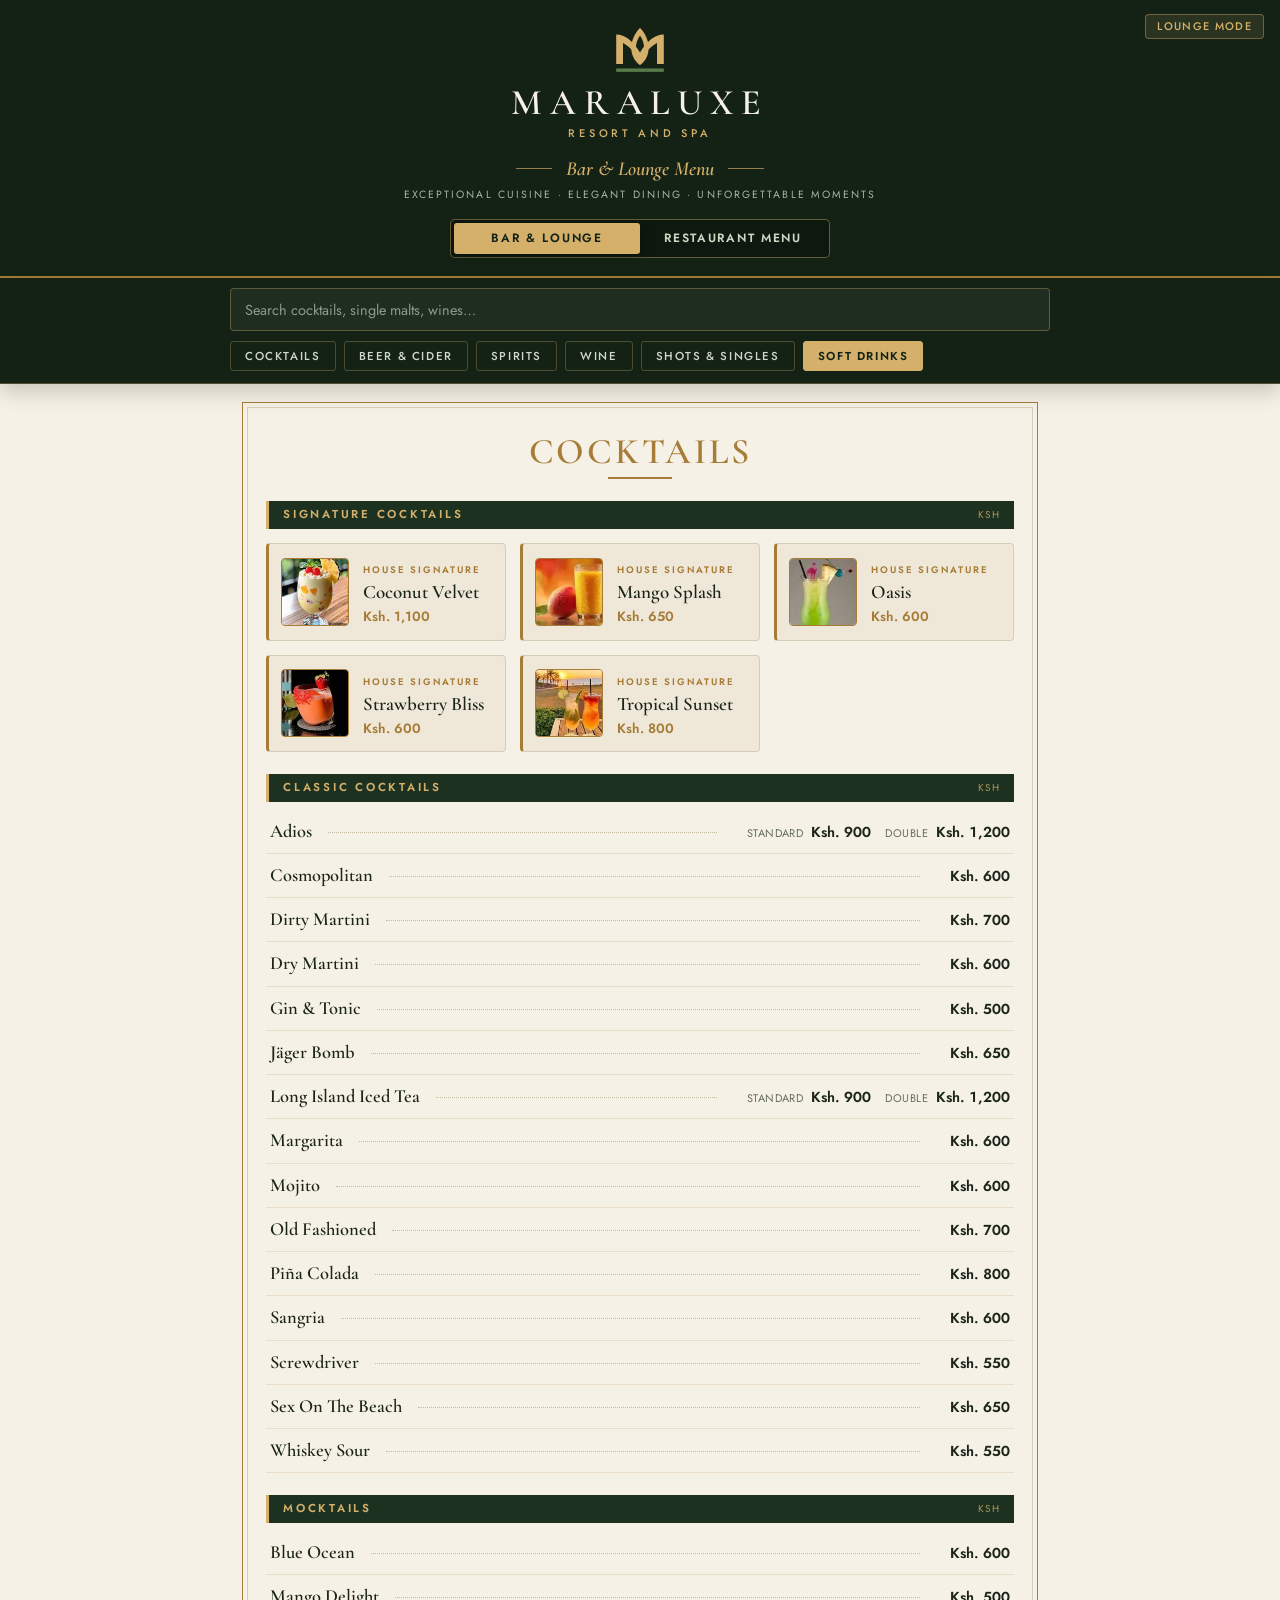
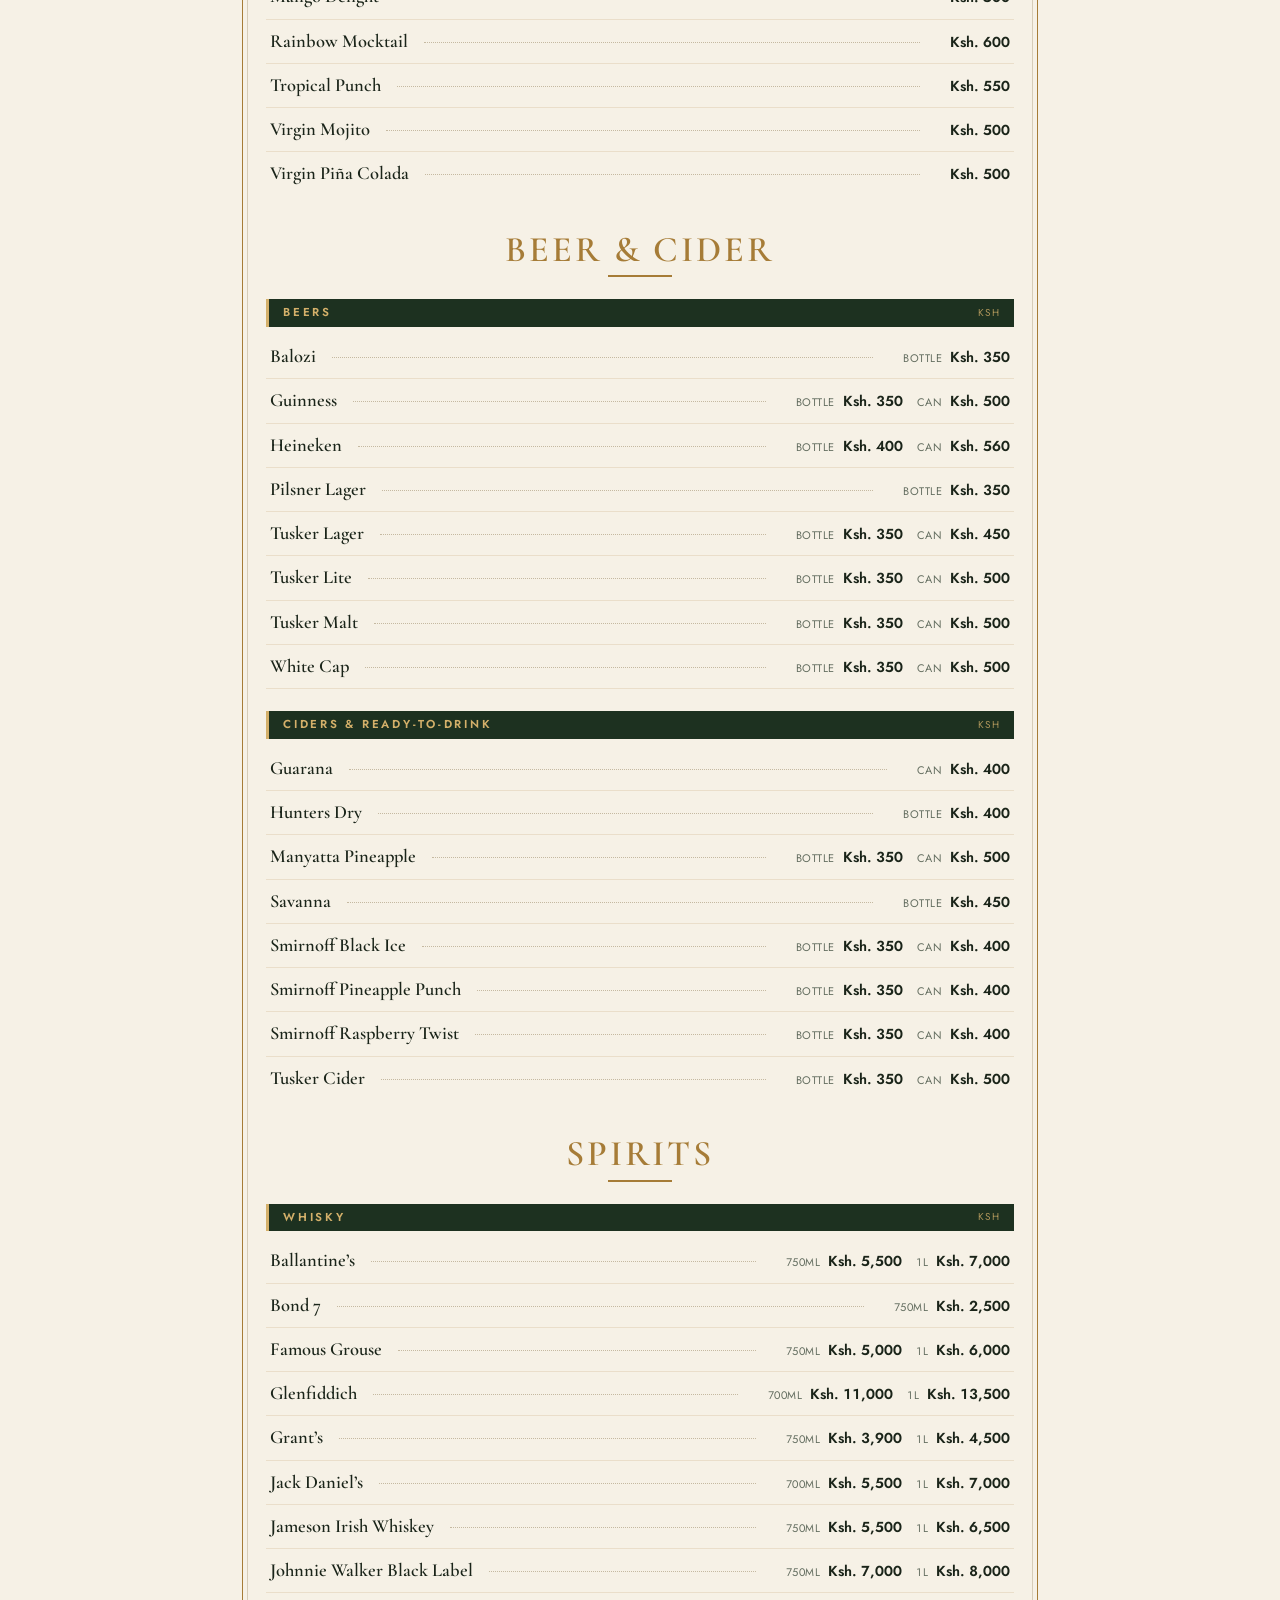
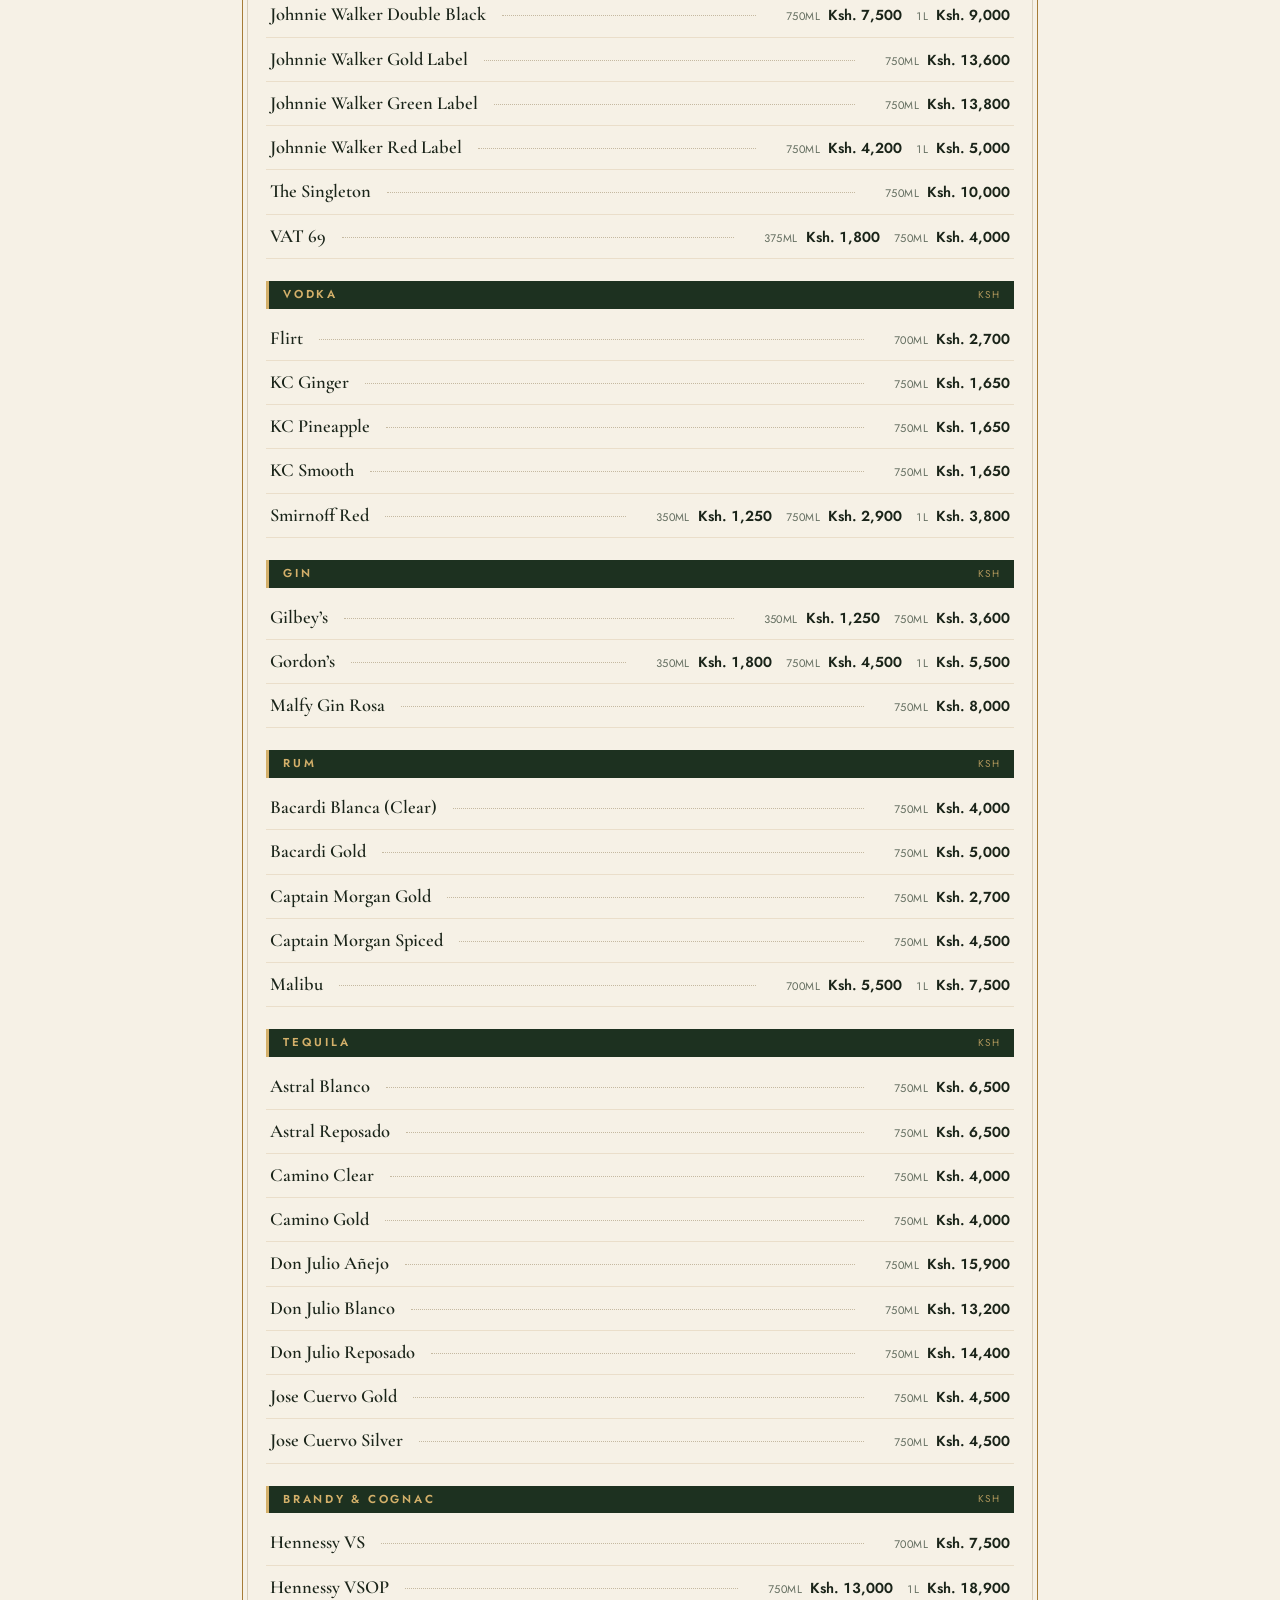
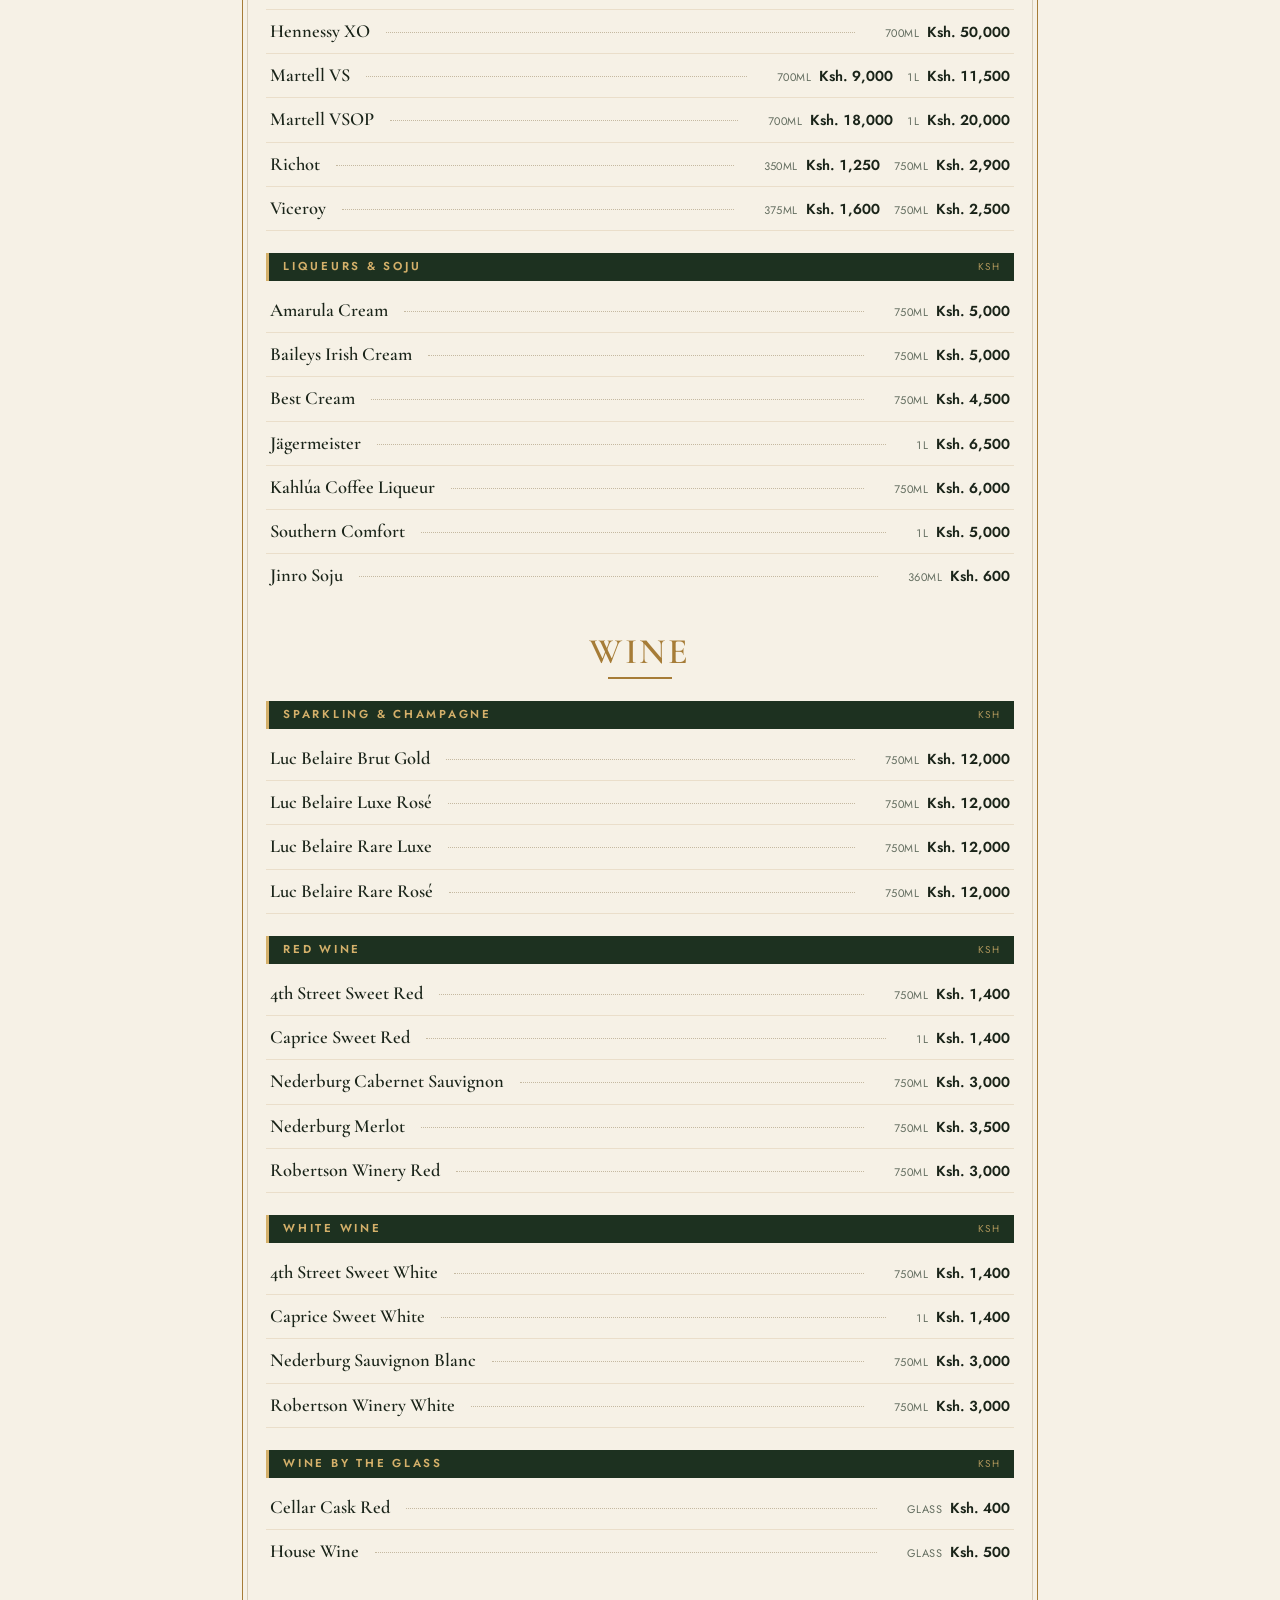
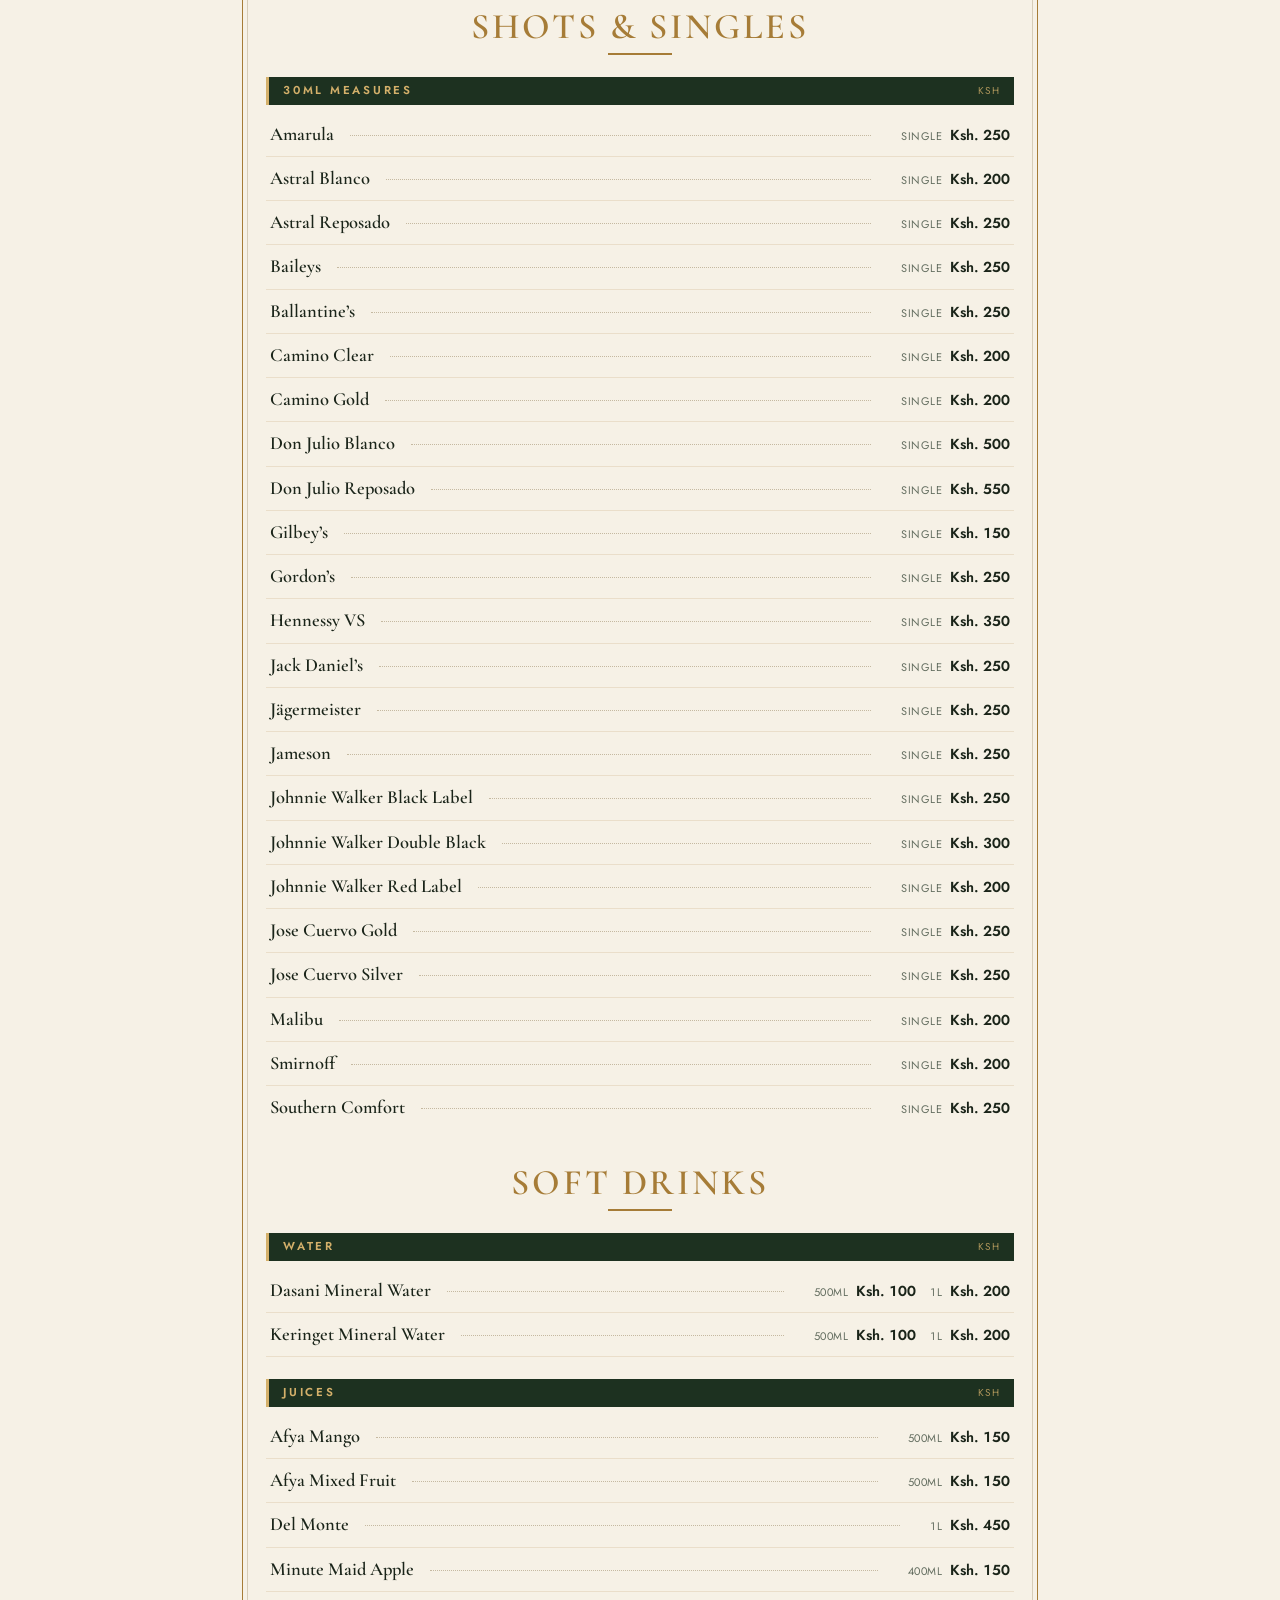
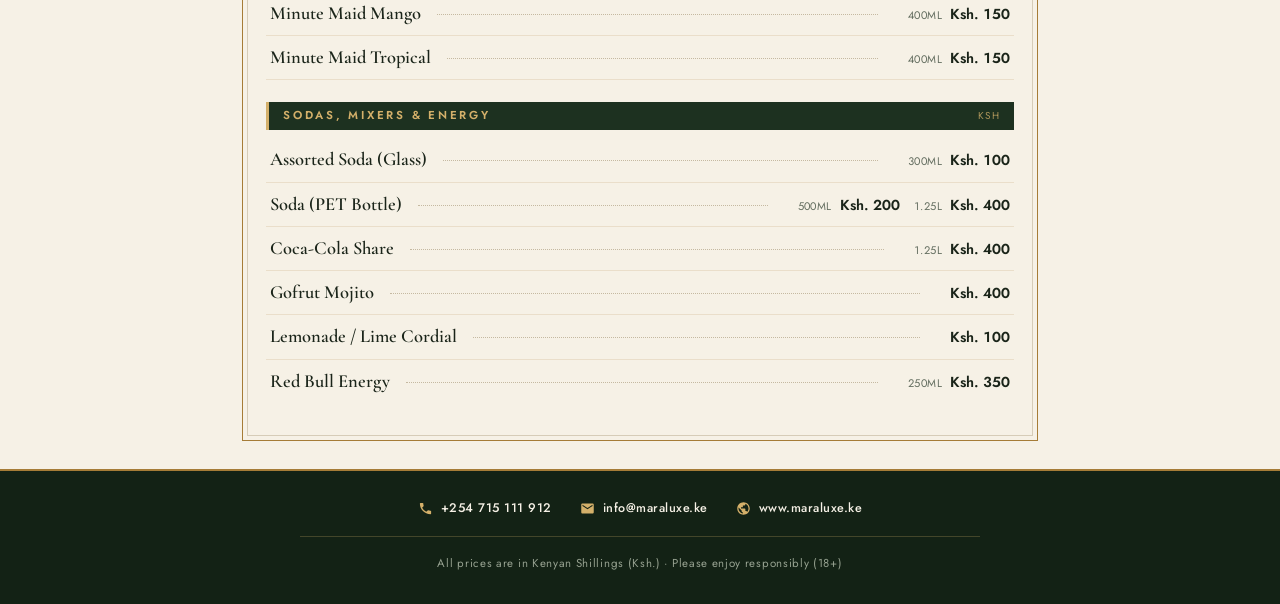
==== commit ed9fdd95: "update number 3 with bar and lounge" ====
--- a/index.html
+++ b/index.html
@@ -3,8 +3,8 @@
 <head>
   <meta charset="utf-8">
   <meta name="viewport" content="width=device-width, initial-scale=1, viewport-fit=cover">
-  <meta name="theme-color" content="#131F14">
-  <title>Maraluxe Resort &amp; Spa — Bar &amp; Lounge Menu</title>
+  <meta name="theme-color" content="#132215">
+  <title>Maraluxe Resort &amp; Spa — Bar &amp; Restaurant Menu</title>
   <link rel="preconnect" href="https://fonts.googleapis.com">
   <link rel="preconnect" href="https://fonts.gstatic.com" crossorigin>
   <link href="https://fonts.googleapis.com/css2?family=Cormorant+Garamond:ital,wght@0,500;0,600;0,700;1,400;1,600&family=Jost:wght@400;500;600&display=swap" rel="stylesheet">
@@ -43,7 +43,7 @@
 
     html {
       scroll-behavior: smooth;
-      scroll-padding-top: 126px;
+      scroll-padding-top: 140px;
     }
 
     body {
@@ -60,7 +60,7 @@
       background: var(--forest);
       color: #EFE8D6;
       text-align: center;
-      padding: calc(env(safe-area-inset-top, 0px) + 22px) 20px 20px;
+      padding: calc(env(safe-area-inset-top, 0px) + 22px) 20px 18px;
       border-bottom: 2px solid var(--gold);
       position: relative;
     }
@@ -100,7 +100,7 @@
       letter-spacing: 0.34em;
       text-transform: uppercase;
       color: var(--gold-bright);
-      margin: 5px 0 14px;
+      margin: 5px 0 12px;
     }
 
     .menu-kicker {
@@ -122,11 +122,41 @@
     }
 
     .brand-motto {
-      margin: 8px 0 0;
+      margin: 8px 0 16px;
       font-size: 10.5px;
       letter-spacing: 0.2em;
       text-transform: uppercase;
       color: #A9B4A4;
+    }
+
+    /* Primary Menu Mode Switcher (Bar vs Restaurant) */
+    .mode-switcher {
+      display: inline-grid;
+      grid-template-columns: 1fr 1fr;
+      background: rgba(0, 0, 0, 0.28);
+      border: 1px solid rgba(212, 176, 106, 0.45);
+      border-radius: 5px;
+      padding: 3px;
+      width: min(100%, 380px);
+    }
+
+    .mode-btn {
+      background: transparent;
+      border: 0;
+      color: #CFD6C3;
+      padding: 9px 14px;
+      border-radius: 3px;
+      font: 600 12px/1.1 'Jost', sans-serif;
+      letter-spacing: 0.14em;
+      text-transform: uppercase;
+      cursor: pointer;
+      transition: all 0.2s ease;
+    }
+
+    .mode-btn.active {
+      background: var(--gold-bright);
+      color: #132215;
+      box-shadow: 0 2px 8px rgba(0, 0, 0, 0.25);
     }
 
     /* Sticky Search & Category Bar */
@@ -326,6 +356,7 @@
       display: flex;
       justify-content: space-between;
       align-items: center;
+      gap: 12px;
     }
 
     .cat-banner span.currency-hint {
@@ -333,6 +364,14 @@
       letter-spacing: 0.14em;
       opacity: 0.8;
       font-weight: 400;
+      flex: none;
+    }
+
+    .cat-note {
+      margin: -2px 0 8px;
+      padding: 0 4px;
+      font: italic 14px/1.4 'Cormorant Garamond', Georgia, serif;
+      color: var(--muted);
     }
 
     /* Menu Item Rows with Dotted Leaders */
@@ -371,7 +410,7 @@
     }
 
     .nm {
-      font: 600 18px/1.25 'Cormorant Garamond', Georgia, serif;
+      font: 600 18.5px/1.25 'Cormorant Garamond', Georgia, serif;
       color: var(--ink);
     }
 
@@ -389,9 +428,10 @@
     }
 
     .ds {
-      margin-top: 2px;
+      margin-top: 3px;
       color: var(--muted);
       font-size: 13px;
+      line-height: 1.42;
     }
 
     .dots {
@@ -419,7 +459,7 @@
       margin-left: 14px;
     }
 
-    @media (max-width: 520px) {
+    @media (max-width: 560px) {
       .pr {
         display: flex;
         flex-direction: column;
@@ -433,7 +473,7 @@
 
     .pr-label {
       color: var(--muted);
-      font-size: 11.5px;
+      font-size: 11px;
       letter-spacing: 0.04em;
       text-transform: uppercase;
     }
@@ -445,10 +485,24 @@
     }
 
     .none {
-      padding: 48px 16px;
+      padding: 42px 16px;
       text-align: center;
       color: var(--muted);
       font: italic 20px 'Cormorant Garamond', Georgia, serif;
+    }
+
+    .cross-switch-btn {
+      display: inline-block;
+      margin-top: 14px;
+      padding: 9px 18px;
+      background: var(--gold);
+      color: #FFFFFF;
+      border: 0;
+      border-radius: 4px;
+      font: 600 12px 'Jost', sans-serif;
+      letter-spacing: 0.12em;
+      text-transform: uppercase;
+      cursor: pointer;
     }
 
     /* Official PDF Contact Footer */
@@ -539,7 +593,7 @@
   <header class="site-header">
     <button class="theme-toggle" id="themeBtn" type="button" aria-label="Toggle color theme">Lounge Mode</button>
 
-    <!-- Crisp Vector Recreation of the Maraluxe Lotus-M Emblem from MARALUXE MENU.pdf -->
+    <!-- Crisp Vector Recreation of the Maraluxe Lotus-M Emblem -->
     <svg class="brand-crest" viewBox="0 0 120 96" xmlns="http://www.w3.org/2000/svg" aria-hidden="true">
       <path d="M18 74V22C34 22 48 34 60 54C72 34 86 22 102 22V74H90V37C80 42 70 52 60 68C50 52 40 42 30 37V74H18Z" fill="#D4B06A"/>
       <path d="M60 10C73 24 79 42 73 59C69 70 60 76 60 76C60 76 51 70 47 59C41 42 47 24 60 10ZM60 24C53 34 51 46 55 56C57 61 60 65 60 65C60 65 63 61 65 56C69 46 67 34 60 24Z" fill="#D4B06A"/>
@@ -548,14 +602,19 @@
 
     <h1 class="brand-title">Maraluxe</h1>
     <p class="brand-subtitle">Resort and Spa</p>
-    <p class="menu-kicker">Bar &amp; Lounge Menu</p>
+    <p class="menu-kicker" id="menuKicker">Bar &amp; Lounge Menu</p>
     <p class="brand-motto">Exceptional Cuisine &middot; Elegant Dining &middot; Unforgettable Moments</p>
+
+    <div class="mode-switcher" role="tablist" aria-label="Select Menu">
+      <button type="button" class="mode-btn active" id="tabBar" data-mode="bar" role="tab" aria-selected="true">Bar &amp; Lounge</button>
+      <button type="button" class="mode-btn" id="tabFood" data-mode="food" role="tab" aria-selected="false">Restaurant Menu</button>
+    </div>
   </header>
 
   <nav class="sticky-nav" aria-label="Menu categories">
     <div class="nav-inner">
       <div class="search-wrap">
-        <input id="q" type="search" placeholder="Search cocktails, single malts, wines…" autocomplete="off" aria-label="Search drinks">
+        <input id="q" type="search" placeholder="Search cocktails, single malts, wines…" autocomplete="off" aria-label="Search menu">
       </div>
       <div id="chips"></div>
     </div>
@@ -582,7 +641,7 @@
         www.maraluxe.ke
       </a>
     </div>
-    <div class="legal-note">All prices are in Kenyan Shillings (Ksh.) &middot; Please enjoy responsibly (18+)</div>
+    <div class="legal-note" id="legalNote">All prices are in Kenyan Shillings (Ksh.) &middot; Please enjoy responsibly (18+)</div>
   </footer>
 
   <div class="lb" id="lb" hidden>
@@ -592,318 +651,964 @@
   </div>
 
 <script>
-const D = {
-  "venue": "Maraluxe Resort and Spa",
-  "menu": "bar",
-  "currency": "KES",
-  "currencyLabel": "Ksh.",
-  "groups": [
-    {
-      "name": "Cocktails",
-      "hidden": false,
-      "categories": [
-        {
-          "name": "Signature Cocktails",
-          "items": [
-            {
-              "name": "Maraluxe Coconut Velvet",
-              "options": [{"label": "", "price": 1100}],
-              "tags": ["Signature"],
-              "image": {"t": "[data-uri]"}
-            },
-            {
-              "name": "Maraluxe Mango Splash",
-              "options": [{"label": "", "price": 650}],
-              "tags": ["Signature"],
-              "image": {"t": "[data-uri]"}
-            },
-            {
-              "name": "Maraluxe Oasis",
-              "options": [{"label": "", "price": 600}],
-              "tags": ["Signature"],
-              "image": {"t": "[data-uri]"}
-            },
-            {
-              "name": "Maraluxe Strawberry Bliss",
-              "options": [{"label": "", "price": 600}],
-              "tags": ["Signature"],
-              "image": {"t": "[data-uri]"}
-            },
-            {
-              "name": "Maraluxe Tropical Sunset",
-              "options": [{"label": "", "price": 800}],
-              "tags": ["Signature"],
-              "image": {"t": "[data-uri]"}
-            }
-          ]
-        },
-        {
-          "name": "Classic Cocktails",
-          "items": [
-            {"name": "Adios", "options": [{"label": "Standard", "price": 900}, {"label": "Double", "price": 1200}]},
-            {"name": "Cosmopolitan", "options": [{"label": "", "price": 600}]},
-            {"name": "Dirty Martini", "options": [{"label": "", "price": 700}]},
-            {"name": "Dry Martini", "options": [{"label": "", "price": 600}]},
-            {"name": "Gin & Tonic", "options": [{"label": "", "price": 500}]},
-            {"name": "Jäger Bomb", "options": [{"label": "", "price": 650}]},
-            {"name": "Long Island Iced Tea", "options": [{"label": "Standard", "price": 900}, {"label": "Double", "price": 1200}]},
-            {"name": "Margarita", "options": [{"label": "", "price": 600}]},
-            {"name": "Mojito", "options": [{"label": "", "price": 600}]},
-            {"name": "Old Fashioned", "options": [{"label": "", "price": 700}]},
-            {"name": "Piña Colada", "options": [{"label": "", "price": 800}]},
-            {"name": "Sangria", "options": [{"label": "", "price": 600}]},
-            {"name": "Screwdriver", "options": [{"label": "", "price": 550}]},
-            {"name": "Sex On The Beach", "options": [{"label": "", "price": 650}]},
-            {"name": "Whiskey Sour", "options": [{"label": "", "price": 550}]}
-          ]
-        },
-        {
-          "name": "Mocktails",
-          "items": [
-            {"name": "Blue Ocean", "options": [{"label": "", "price": 600}]},
-            {"name": "Mango Delight", "options": [{"label": "", "price": 500}]},
-            {"name": "Rainbow Mocktail", "options": [{"label": "", "price": 600}]},
-            {"name": "Tropical Punch", "options": [{"label": "", "price": 550}]},
-            {"name": "Virgin Mojito", "options": [{"label": "", "price": 500}]},
-            {"name": "Virgin Piña Colada", "options": [{"label": "", "price": 500}]}
-          ]
-        }
-      ]
-    },
-    {
-      "name": "Beer & Cider",
-      "hidden": false,
-      "categories": [
-        {
-          "name": "Beers",
-          "items": [
-            {"name": "Balozi", "options": [{"label": "Bottle", "price": 350}]},
-            {"name": "Guinness", "options": [{"label": "Bottle", "price": 350}, {"label": "Can", "price": 500}]},
-            {"name": "Heineken", "options": [{"label": "Bottle", "price": 400}, {"label": "Can", "price": 560}]},
-            {"name": "Pilsner Lager", "options": [{"label": "Bottle", "price": 350}]},
-            {"name": "Tusker Lager", "options": [{"label": "Bottle", "price": 350}, {"label": "Can", "price": 450}]},
-            {"name": "Tusker Lite", "options": [{"label": "Bottle", "price": 350}, {"label": "Can", "price": 500}]},
-            {"name": "Tusker Malt", "options": [{"label": "Bottle", "price": 350}, {"label": "Can", "price": 500}]},
-            {"name": "White Cap", "options": [{"label": "Bottle", "price": 350}, {"label": "Can", "price": 500}]}
-          ]
-        },
-        {
-          "name": "Ciders & Ready-to-Drink",
-          "items": [
-            {"name": "Guarana", "options": [{"label": "Can", "price": 400}]},
-            {"name": "Hunters Dry", "options": [{"label": "Bottle", "price": 400}]},
-            {"name": "Manyatta Pineapple", "options": [{"label": "Bottle", "price": 350}, {"label": "Can", "price": 500}]},
-            {"name": "Savanna", "options": [{"label": "Bottle", "price": 450}]},
-            {"name": "Smirnoff Black Ice", "options": [{"label": "Bottle", "price": 350}, {"label": "Can", "price": 400}]},
-            {"name": "Smirnoff Pineapple Punch", "options": [{"label": "Bottle", "price": 350}, {"label": "Can", "price": 400}]},
-            {"name": "Smirnoff Raspberry Twist", "options": [{"label": "Bottle", "price": 350}, {"label": "Can", "price": 400}]},
-            {"name": "Tusker Cider", "options": [{"label": "Bottle", "price": 350}, {"label": "Can", "price": 500}]}
-          ]
-        }
-      ]
-    },
-    {
-      "name": "Spirits",
-      "hidden": false,
-      "categories": [
-        {
-          "name": "Whisky",
-          "items": [
-            {"name": "Ballantine's", "options": [{"label": "750ml", "price": 5500}, {"label": "1L", "price": 7000}]},
-            {"name": "Bond 7", "options": [{"label": "750ml", "price": 2500}]},
-            {"name": "Famous Grouse", "options": [{"label": "750ml", "price": 5000}, {"label": "1L", "price": 6000}]},
-            {"name": "Glenfiddich", "options": [{"label": "700ml", "price": 11000}, {"label": "1L", "price": 13500}]},
-            {"name": "Grant's", "options": [{"label": "750ml", "price": 3900}, {"label": "1L", "price": 4500}]},
-            {"name": "Jack Daniel's", "options": [{"label": "700ml", "price": 5500}, {"label": "1L", "price": 7000}]},
-            {"name": "Jameson Irish Whiskey", "options": [{"label": "750ml", "price": 5500}, {"label": "1L", "price": 6500}]},
-            {"name": "Johnnie Walker Black Label", "options": [{"label": "750ml", "price": 7000}, {"label": "1L", "price": 8000}]},
-            {"name": "Johnnie Walker Double Black", "options": [{"label": "750ml", "price": 7500}, {"label": "1L", "price": 9000}]},
-            {"name": "Johnnie Walker Gold Label", "options": [{"label": "750ml", "price": 13600}]},
-            {"name": "Johnnie Walker Green Label", "options": [{"label": "750ml", "price": 13800}]},
-            {"name": "Johnnie Walker Red Label", "options": [{"label": "750ml", "price": 4200}, {"label": "1L", "price": 5000}]},
-            {"name": "The Singleton", "options": [{"label": "750ml", "price": 10000}]},
-            {"name": "VAT 69", "options": [{"label": "375ml", "price": 1800}, {"label": "750ml", "price": 4000}]}
-          ]
-        },
-        {
-          "name": "Vodka",
-          "items": [
-            {"name": "Flirt", "options": [{"label": "700ml", "price": 2700}]},
-            {"name": "KC Ginger", "options": [{"label": "750ml", "price": 1650}]},
-            {"name": "KC Pineapple", "options": [{"label": "750ml", "price": 1650}]},
-            {"name": "KC Smooth", "options": [{"label": "750ml", "price": 1650}]},
-            {"name": "Smirnoff Red", "options": [{"label": "350ml", "price": 1250}, {"label": "750ml", "price": 2900}, {"label": "1L", "price": 3800}]}
-          ]
-        },
-        {
-          "name": "Gin",
-          "items": [
-            {"name": "Gilbey's", "options": [{"label": "350ml", "price": 1250}, {"label": "750ml", "price": 3600}]},
-            {"name": "Gordon's", "options": [{"label": "350ml", "price": 1800}, {"label": "750ml", "price": 4500}, {"label": "1L", "price": 5500}]},
-            {"name": "Malfy Gin Rosa", "options": [{"label": "750ml", "price": 8000}]}
-          ]
-        },
-        {
-          "name": "Rum",
-          "items": [
-            {"name": "Bacardi Blanca (Clear)", "options": [{"label": "750ml", "price": 4000}]},
-            {"name": "Bacardi Gold", "options": [{"label": "750ml", "price": 5000}]},
-            {"name": "Captain Morgan Gold", "options": [{"label": "750ml", "price": 2700}]},
-            {"name": "Captain Morgan Spiced", "options": [{"label": "750ml", "price": 4500}]},
-            {"name": "Malibu", "options": [{"label": "700ml", "price": 5500}, {"label": "1L", "price": 7500}]}
-          ]
-        },
-        {
-          "name": "Tequila",
-          "items": [
-            {"name": "Astral Blanco", "options": [{"label": "750ml", "price": 6500}]},
-            {"name": "Astral Reposado", "options": [{"label": "750ml", "price": 6500}]},
-            {"name": "Camino Clear", "options": [{"label": "750ml", "price": 4000}]},
-            {"name": "Camino Gold", "options": [{"label": "750ml", "price": 4000}]},
-            {"name": "Don Julio Añejo", "options": [{"label": "750ml", "price": 15900}]},
-            {"name": "Don Julio Blanco", "options": [{"label": "750ml", "price": 13200}]},
-            {"name": "Don Julio Reposado", "options": [{"label": "750ml", "price": 14400}]},
-            {"name": "Jose Cuervo Gold", "options": [{"label": "750ml", "price": 4500}]},
-            {"name": "Jose Cuervo Silver", "options": [{"label": "750ml", "price": 4500}]}
-          ]
-        },
-        {
-          "name": "Brandy & Cognac",
-          "items": [
-            {"name": "Hennessy VS", "options": [{"label": "700ml", "price": 7500}]},
-            {"name": "Hennessy VSOP", "options": [{"label": "750ml", "price": 13000}, {"label": "1L", "price": 18900}]},
-            {"name": "Hennessy XO", "options": [{"label": "700ml", "price": 50000}]},
-            {"name": "Martell VS", "options": [{"label": "700ml", "price": 9000}, {"label": "1L", "price": 11500}]},
-            {"name": "Martell VSOP", "options": [{"label": "700ml", "price": 18000}, {"label": "1L", "price": 20000}]},
-            {"name": "Richot", "options": [{"label": "350ml", "price": 1250}, {"label": "750ml", "price": 2900}]},
-            {"name": "Viceroy", "options": [{"label": "375ml", "price": 1600}, {"label": "750ml", "price": 2500}]}
-          ]
-        },
-        {
-          "name": "Liqueurs & Soju",
-          "items": [
-            {"name": "Amarula Cream", "options": [{"label": "750ml", "price": 5000}]},
-            {"name": "Baileys Irish Cream", "options": [{"label": "750ml", "price": 5000}]},
-            {"name": "Best Cream", "options": [{"label": "750ml", "price": 4500}]},
-            {"name": "Jägermeister", "options": [{"label": "1L", "price": 6500}]},
-            {"name": "Kahlúa Coffee Liqueur", "options": [{"label": "750ml", "price": 6000}]},
-            {"name": "Southern Comfort", "options": [{"label": "1L", "price": 5000}]},
-            {"name": "Jinro Soju", "options": [{"label": "360ml", "price": 600}]}
-          ]
-        }
-      ]
-    },
-    {
-      "name": "Wine",
-      "hidden": false,
-      "categories": [
-        {
-          "name": "Sparkling & Champagne",
-          "items": [
-            {"name": "Luc Belaire Brut Gold", "options": [{"label": "750ml", "price": 12000}]},
-            {"name": "Luc Belaire Luxe Rosé", "options": [{"label": "750ml", "price": 12000}]},
-            {"name": "Luc Belaire Rare Luxe", "options": [{"label": "750ml", "price": 12000}]},
-            {"name": "Luc Belaire Rare Rosé", "options": [{"label": "750ml", "price": 12000}]}
-          ]
-        },
-        {
-          "name": "Red Wine",
-          "items": [
-            {"name": "4th Street Sweet Red", "options": [{"label": "750ml", "price": 1400}]},
-            {"name": "Caprice Sweet Red", "options": [{"label": "1L", "price": 1400}]},
-            {"name": "Nederburg Cabernet Sauvignon", "options": [{"label": "750ml", "price": 3000}]},
-            {"name": "Nederburg Merlot", "options": [{"label": "750ml", "price": 3500}]},
-            {"name": "Robertson Winery Red", "options": [{"label": "750ml", "price": 3000}]}
-          ]
-        },
-        {
-          "name": "White Wine",
-          "items": [
-            {"name": "4th Street Sweet White", "options": [{"label": "750ml", "price": 1400}]},
-            {"name": "Caprice Sweet White", "options": [{"label": "1L", "price": 1400}]},
-            {"name": "Nederburg Sauvignon Blanc", "options": [{"label": "750ml", "price": 3000}]},
-            {"name": "Robertson Winery White", "options": [{"label": "750ml", "price": 3000}]}
-          ]
-        },
-        {
-          "name": "Wine by the Glass",
-          "items": [
-            {"name": "Cellar Cask Red", "options": [{"label": "Glass", "price": 400}]},
-            {"name": "House Wine", "options": [{"label": "Glass", "price": 500}]}
-          ]
-        }
-      ]
-    },
-    {
-      "name": "Shots & Singles",
-      "hidden": false,
-      "categories": [
-        {
-          "name": "30ml Measures",
-          "items": [
-            {"name": "Amarula", "options": [{"label": "Single", "price": 250}]},
-            {"name": "Astral Blanco", "options": [{"label": "Single", "price": 200}]},
-            {"name": "Astral Reposado", "options": [{"label": "Single", "price": 250}]},
-            {"name": "Baileys", "options": [{"label": "Single", "price": 250}]},
-            {"name": "Ballantine's", "options": [{"label": "Single", "price": 250}]},
-            {"name": "Camino Clear", "options": [{"label": "Single", "price": 200}]},
-            {"name": "Camino Gold", "options": [{"label": "Single", "price": 200}]},
-            {"name": "Don Julio Blanco", "options": [{"label": "Single", "price": 500}]},
-            {"name": "Don Julio Reposado", "options": [{"label": "Single", "price": 550}]},
-            {"name": "Gilbey's", "options": [{"label": "Single", "price": 150}]},
-            {"name": "Gordon's", "options": [{"label": "Single", "price": 250}]},
-            {"name": "Hennessy VS", "options": [{"label": "Single", "price": 350}]},
-            {"name": "Jack Daniel's", "options": [{"label": "Single", "price": 250}]},
-            {"name": "Jägermeister", "options": [{"label": "Single", "price": 250}]},
-            {"name": "Jameson", "options": [{"label": "Single", "price": 250}]},
-            {"name": "Johnnie Walker Black Label", "options": [{"label": "Single", "price": 250}]},
-            {"name": "Johnnie Walker Double Black", "options": [{"label": "Single", "price": 300}]},
-            {"name": "Johnnie Walker Red Label", "options": [{"label": "Single", "price": 200}]},
-            {"name": "Jose Cuervo Gold", "options": [{"label": "Single", "price": 250}]},
-            {"name": "Jose Cuervo Silver", "options": [{"label": "Single", "price": 250}]},
-            {"name": "Malibu", "options": [{"label": "Single", "price": 200}]},
-            {"name": "Smirnoff", "options": [{"label": "Single", "price": 200}]},
-            {"name": "Southern Comfort", "options": [{"label": "Single", "price": 250}]}
-          ]
-        }
-      ]
-    },
-    {
-      "name": "Soft Drinks",
-      "hidden": false,
-      "categories": [
-        {
-          "name": "Water",
-          "items": [
-            {"name": "Dasani Mineral Water", "options": [{"label": "500ml", "price": 100}, {"label": "1L", "price": 200}]},
-            {"name": "Keringet Mineral Water", "options": [{"label": "500ml", "price": 100}, {"label": "1L", "price": 200}]}
-          ]
-        },
-        {
-          "name": "Juices",
-          "items": [
-            {"name": "Afya Mango", "options": [{"label": "500ml", "price": 150}]},
-            {"name": "Afya Mixed Fruit", "options": [{"label": "500ml", "price": 150}]},
-            {"name": "Del Monte", "options": [{"label": "1L", "price": 450}]},
-            {"name": "Minute Maid Apple", "options": [{"label": "400ml", "price": 150}]},
-            {"name": "Minute Maid Mango", "options": [{"label": "400ml", "price": 150}]},
-            {"name": "Minute Maid Tropical", "options": [{"label": "400ml", "price": 150}]}
-          ]
-        },
-        {
-          "name": "Sodas, Mixers & Energy",
-          "items": [
-            {"name": "Assorted Soda (Glass)", "options": [{"label": "300ml", "price": 100}]},
-            {"name": "Soda (PET Bottle)", "options": [{"label": "500ml", "price": 200}, {"label": "1.25L", "price": 400}]},
-            {"name": "Coca-Cola Share", "options": [{"label": "1.25L", "price": 400}]},
-            {"name": "Gofrut Mojito", "options": [{"label": "", "price": 400}]},
-            {"name": "Lemonade / Lime Cordial", "options": [{"label": "", "price": 100}]},
-            {"name": "Red Bull Energy", "options": [{"label": "250ml", "price": 350}]}
-          ]
-        }
-      ]
-    }
-  ]
+const MENUS = {
+  bar: {
+    kicker: "Bar & Lounge Menu",
+    placeholder: "Search cocktails, single malts, wines…",
+    legal: "All prices are in Kenyan Shillings (Ksh.) · Please enjoy responsibly (18+)",
+    groups: [
+      {
+        "name": "Cocktails",
+        "hidden": false,
+        "categories": [
+          {
+            "name": "Signature Cocktails",
+            "items": [
+              {
+                "name": "Maraluxe Coconut Velvet",
+                "options": [{"label": "", "price": 1100}],
+                "tags": ["Signature"],
+                "image": {"t": "[data-uri]"}
+              },
+              {
+                "name": "Maraluxe Mango Splash",
+                "options": [{"label": "", "price": 650}],
+                "tags": ["Signature"],
+                "image": {"t": "[data-uri]"}
+              },
+              {
+                "name": "Maraluxe Oasis",
+                "options": [{"label": "", "price": 600}],
+                "tags": ["Signature"],
+                "image": {"t": "[data-uri]"}
+              },
+              {
+                "name": "Maraluxe Strawberry Bliss",
+                "options": [{"label": "", "price": 600}],
+                "tags": ["Signature"],
+                "image": {"t": "[data-uri]"}
+              },
+              {
+                "name": "Maraluxe Tropical Sunset",
+                "options": [{"label": "", "price": 800}],
+                "tags": ["Signature"],
+                "image": {"t": "[data-uri]"}
+              }
+            ]
+          },
+          {
+            "name": "Classic Cocktails",
+            "items": [
+              {"name": "Adios", "options": [{"label": "Standard", "price": 900}, {"label": "Double", "price": 1200}]},
+              {"name": "Cosmopolitan", "options": [{"label": "", "price": 600}]},
+              {"name": "Dirty Martini", "options": [{"label": "", "price": 700}]},
+              {"name": "Dry Martini", "options": [{"label": "", "price": 600}]},
+              {"name": "Gin & Tonic", "options": [{"label": "", "price": 500}]},
+              {"name": "Jäger Bomb", "options": [{"label": "", "price": 650}]},
+              {"name": "Long Island Iced Tea", "options": [{"label": "Standard", "price": 900}, {"label": "Double", "price": 1200}]},
+              {"name": "Margarita", "options": [{"label": "", "price": 600}]},
+              {"name": "Mojito", "options": [{"label": "", "price": 600}]},
+              {"name": "Old Fashioned", "options": [{"label": "", "price": 700}]},
+              {"name": "Piña Colada", "options": [{"label": "", "price": 800}]},
+              {"name": "Sangria", "options": [{"label": "", "price": 600}]},
+              {"name": "Screwdriver", "options": [{"label": "", "price": 550}]},
+              {"name": "Sex On The Beach", "options": [{"label": "", "price": 650}]},
+              {"name": "Whiskey Sour", "options": [{"label": "", "price": 550}]}
+            ]
+          },
+          {
+            "name": "Mocktails",
+            "items": [
+              {"name": "Blue Ocean", "options": [{"label": "", "price": 600}]},
+              {"name": "Mango Delight", "options": [{"label": "", "price": 500}]},
+              {"name": "Rainbow Mocktail", "options": [{"label": "", "price": 600}]},
+              {"name": "Tropical Punch", "options": [{"label": "", "price": 550}]},
+              {"name": "Virgin Mojito", "options": [{"label": "", "price": 500}]},
+              {"name": "Virgin Piña Colada", "options": [{"label": "", "price": 500}]}
+            ]
+          }
+        ]
+      },
+      {
+        "name": "Beer & Cider",
+        "hidden": false,
+        "categories": [
+          {
+            "name": "Beers",
+            "items": [
+              {"name": "Balozi", "options": [{"label": "Bottle", "price": 350}]},
+              {"name": "Guinness", "options": [{"label": "Bottle", "price": 350}, {"label": "Can", "price": 500}]},
+              {"name": "Heineken", "options": [{"label": "Bottle", "price": 400}, {"label": "Can", "price": 560}]},
+              {"name": "Pilsner Lager", "options": [{"label": "Bottle", "price": 350}]},
+              {"name": "Tusker Lager", "options": [{"label": "Bottle", "price": 350}, {"label": "Can", "price": 450}]},
+              {"name": "Tusker Lite", "options": [{"label": "Bottle", "price": 350}, {"label": "Can", "price": 500}]},
+              {"name": "Tusker Malt", "options": [{"label": "Bottle", "price": 350}, {"label": "Can", "price": 500}]},
+              {"name": "White Cap", "options": [{"label": "Bottle", "price": 350}, {"label": "Can", "price": 500}]}
+            ]
+          },
+          {
+            "name": "Ciders & Ready-to-Drink",
+            "items": [
+              {"name": "Guarana", "options": [{"label": "Can", "price": 400}]},
+              {"name": "Hunters Dry", "options": [{"label": "Bottle", "price": 400}]},
+              {"name": "Manyatta Pineapple", "options": [{"label": "Bottle", "price": 350}, {"label": "Can", "price": 500}]},
+              {"name": "Savanna", "options": [{"label": "Bottle", "price": 450}]},
+              {"name": "Smirnoff Black Ice", "options": [{"label": "Bottle", "price": 350}, {"label": "Can", "price": 400}]},
+              {"name": "Smirnoff Pineapple Punch", "options": [{"label": "Bottle", "price": 350}, {"label": "Can", "price": 400}]},
+              {"name": "Smirnoff Raspberry Twist", "options": [{"label": "Bottle", "price": 350}, {"label": "Can", "price": 400}]},
+              {"name": "Tusker Cider", "options": [{"label": "Bottle", "price": 350}, {"label": "Can", "price": 500}]}
+            ]
+          }
+        ]
+      },
+      {
+        "name": "Spirits",
+        "hidden": false,
+        "categories": [
+          {
+            "name": "Whisky",
+            "items": [
+              {"name": "Ballantine's", "options": [{"label": "750ml", "price": 5500}, {"label": "1L", "price": 7000}]},
+              {"name": "Bond 7", "options": [{"label": "750ml", "price": 2500}]},
+              {"name": "Famous Grouse", "options": [{"label": "750ml", "price": 5000}, {"label": "1L", "price": 6000}]},
+              {"name": "Glenfiddich", "options": [{"label": "700ml", "price": 11000}, {"label": "1L", "price": 13500}]},
+              {"name": "Grant's", "options": [{"label": "750ml", "price": 3900}, {"label": "1L", "price": 4500}]},
+              {"name": "Jack Daniel's", "options": [{"label": "700ml", "price": 5500}, {"label": "1L", "price": 7000}]},
+              {"name": "Jameson Irish Whiskey", "options": [{"label": "750ml", "price": 5500}, {"label": "1L", "price": 6500}]},
+              {"name": "Johnnie Walker Black Label", "options": [{"label": "750ml", "price": 7000}, {"label": "1L", "price": 8000}]},
+              {"name": "Johnnie Walker Double Black", "options": [{"label": "750ml", "price": 7500}, {"label": "1L", "price": 9000}]},
+              {"name": "Johnnie Walker Gold Label", "options": [{"label": "750ml", "price": 13600}]},
+              {"name": "Johnnie Walker Green Label", "options": [{"label": "750ml", "price": 13800}]},
+              {"name": "Johnnie Walker Red Label", "options": [{"label": "750ml", "price": 4200}, {"label": "1L", "price": 5000}]},
+              {"name": "The Singleton", "options": [{"label": "750ml", "price": 10000}]},
+              {"name": "VAT 69", "options": [{"label": "375ml", "price": 1800}, {"label": "750ml", "price": 4000}]}
+            ]
+          },
+          {
+            "name": "Vodka",
+            "items": [
+              {"name": "Flirt", "options": [{"label": "700ml", "price": 2700}]},
+              {"name": "KC Ginger", "options": [{"label": "750ml", "price": 1650}]},
+              {"name": "KC Pineapple", "options": [{"label": "750ml", "price": 1650}]},
+              {"name": "KC Smooth", "options": [{"label": "750ml", "price": 1650}]},
+              {"name": "Smirnoff Red", "options": [{"label": "350ml", "price": 1250}, {"label": "750ml", "price": 2900}, {"label": "1L", "price": 3800}]}
+            ]
+          },
+          {
+            "name": "Gin",
+            "items": [
+              {"name": "Gilbey's", "options": [{"label": "350ml", "price": 1250}, {"label": "750ml", "price": 3600}]},
+              {"name": "Gordon's", "options": [{"label": "350ml", "price": 1800}, {"label": "750ml", "price": 4500}, {"label": "1L", "price": 5500}]},
+              {"name": "Malfy Gin Rosa", "options": [{"label": "750ml", "price": 8000}]}
+            ]
+          },
+          {
+            "name": "Rum",
+            "items": [
+              {"name": "Bacardi Blanca (Clear)", "options": [{"label": "750ml", "price": 4000}]},
+              {"name": "Bacardi Gold", "options": [{"label": "750ml", "price": 5000}]},
+              {"name": "Captain Morgan Gold", "options": [{"label": "750ml", "price": 2700}]},
+              {"name": "Captain Morgan Spiced", "options": [{"label": "750ml", "price": 4500}]},
+              {"name": "Malibu", "options": [{"label": "700ml", "price": 5500}, {"label": "1L", "price": 7500}]}
+            ]
+          },
+          {
+            "name": "Tequila",
+            "items": [
+              {"name": "Astral Blanco", "options": [{"label": "750ml", "price": 6500}]},
+              {"name": "Astral Reposado", "options": [{"label": "750ml", "price": 6500}]},
+              {"name": "Camino Clear", "options": [{"label": "750ml", "price": 4000}]},
+              {"name": "Camino Gold", "options": [{"label": "750ml", "price": 4000}]},
+              {"name": "Don Julio Añejo", "options": [{"label": "750ml", "price": 15900}]},
+              {"name": "Don Julio Blanco", "options": [{"label": "750ml", "price": 13200}]},
+              {"name": "Don Julio Reposado", "options": [{"label": "750ml", "price": 14400}]},
+              {"name": "Jose Cuervo Gold", "options": [{"label": "750ml", "price": 4500}]},
+              {"name": "Jose Cuervo Silver", "options": [{"label": "750ml", "price": 4500}]}
+            ]
+          },
+          {
+            "name": "Brandy & Cognac",
+            "items": [
+              {"name": "Hennessy VS", "options": [{"label": "700ml", "price": 7500}]},
+              {"name": "Hennessy VSOP", "options": [{"label": "750ml", "price": 13000}, {"label": "1L", "price": 18900}]},
+              {"name": "Hennessy XO", "options": [{"label": "700ml", "price": 50000}]},
+              {"name": "Martell VS", "options": [{"label": "700ml", "price": 9000}, {"label": "1L", "price": 11500}]},
+              {"name": "Martell VSOP", "options": [{"label": "700ml", "price": 18000}, {"label": "1L", "price": 20000}]},
+              {"name": "Richot", "options": [{"label": "350ml", "price": 1250}, {"label": "750ml", "price": 2900}]},
+              {"name": "Viceroy", "options": [{"label": "375ml", "price": 1600}, {"label": "750ml", "price": 2500}]}
+            ]
+          },
+          {
+            "name": "Liqueurs & Soju",
+            "items": [
+              {"name": "Amarula Cream", "options": [{"label": "750ml", "price": 5000}]},
+              {"name": "Baileys Irish Cream", "options": [{"label": "750ml", "price": 5000}]},
+              {"name": "Best Cream", "options": [{"label": "750ml", "price": 4500}]},
+              {"name": "Jägermeister", "options": [{"label": "1L", "price": 6500}]},
+              {"name": "Kahlúa Coffee Liqueur", "options": [{"label": "750ml", "price": 6000}]},
+              {"name": "Southern Comfort", "options": [{"label": "1L", "price": 5000}]},
+              {"name": "Jinro Soju", "options": [{"label": "360ml", "price": 600}]}
+            ]
+          }
+        ]
+      },
+      {
+        "name": "Wine",
+        "hidden": false,
+        "categories": [
+          {
+            "name": "Sparkling & Champagne",
+            "items": [
+              {"name": "Luc Belaire Brut Gold", "options": [{"label": "750ml", "price": 12000}]},
+              {"name": "Luc Belaire Luxe Rosé", "options": [{"label": "750ml", "price": 12000}]},
+              {"name": "Luc Belaire Rare Luxe", "options": [{"label": "750ml", "price": 12000}]},
+              {"name": "Luc Belaire Rare Rosé", "options": [{"label": "750ml", "price": 12000}]}
+            ]
+          },
+          {
+            "name": "Red Wine",
+            "items": [
+              {"name": "4th Street Sweet Red", "options": [{"label": "750ml", "price": 1400}]},
+              {"name": "Caprice Sweet Red", "options": [{"label": "1L", "price": 1400}]},
+              {"name": "Nederburg Cabernet Sauvignon", "options": [{"label": "750ml", "price": 3000}]},
+              {"name": "Nederburg Merlot", "options": [{"label": "750ml", "price": 3500}]},
+              {"name": "Robertson Winery Red", "options": [{"label": "750ml", "price": 3000}]}
+            ]
+          },
+          {
+            "name": "White Wine",
+            "items": [
+              {"name": "4th Street Sweet White", "options": [{"label": "750ml", "price": 1400}]},
+              {"name": "Caprice Sweet White", "options": [{"label": "1L", "price": 1400}]},
+              {"name": "Nederburg Sauvignon Blanc", "options": [{"label": "750ml", "price": 3000}]},
+              {"name": "Robertson Winery White", "options": [{"label": "750ml", "price": 3000}]}
+            ]
+          },
+          {
+            "name": "Wine by the Glass",
+            "items": [
+              {"name": "Cellar Cask Red", "options": [{"label": "Glass", "price": 400}]},
+              {"name": "House Wine", "options": [{"label": "Glass", "price": 500}]}
+            ]
+          }
+        ]
+      },
+      {
+        "name": "Shots & Singles",
+        "hidden": false,
+        "categories": [
+          {
+            "name": "30ml Measures",
+            "items": [
+              {"name": "Amarula", "options": [{"label": "Single", "price": 250}]},
+              {"name": "Astral Blanco", "options": [{"label": "Single", "price": 200}]},
+              {"name": "Astral Reposado", "options": [{"label": "Single", "price": 250}]},
+              {"name": "Baileys", "options": [{"label": "Single", "price": 250}]},
+              {"name": "Ballantine's", "options": [{"label": "Single", "price": 250}]},
+              {"name": "Camino Clear", "options": [{"label": "Single", "price": 200}]},
+              {"name": "Camino Gold", "options": [{"label": "Single", "price": 200}]},
+              {"name": "Don Julio Blanco", "options": [{"label": "Single", "price": 500}]},
+              {"name": "Don Julio Reposado", "options": [{"label": "Single", "price": 550}]},
+              {"name": "Gilbey's", "options": [{"label": "Single", "price": 150}]},
+              {"name": "Gordon's", "options": [{"label": "Single", "price": 250}]},
+              {"name": "Hennessy VS", "options": [{"label": "Single", "price": 350}]},
+              {"name": "Jack Daniel's", "options": [{"label": "Single", "price": 250}]},
+              {"name": "Jägermeister", "options": [{"label": "Single", "price": 250}]},
+              {"name": "Jameson", "options": [{"label": "Single", "price": 250}]},
+              {"name": "Johnnie Walker Black Label", "options": [{"label": "Single", "price": 250}]},
+              {"name": "Johnnie Walker Double Black", "options": [{"label": "Single", "price": 300}]},
+              {"name": "Johnnie Walker Red Label", "options": [{"label": "Single", "price": 200}]},
+              {"name": "Jose Cuervo Gold", "options": [{"label": "Single", "price": 250}]},
+              {"name": "Jose Cuervo Silver", "options": [{"label": "Single", "price": 250}]},
+              {"name": "Malibu", "options": [{"label": "Single", "price": 200}]},
+              {"name": "Smirnoff", "options": [{"label": "Single", "price": 200}]},
+              {"name": "Southern Comfort", "options": [{"label": "Single", "price": 250}]}
+            ]
+          }
+        ]
+      },
+      {
+        "name": "Soft Drinks",
+        "hidden": false,
+        "categories": [
+          {
+            "name": "Water",
+            "items": [
+              {"name": "Dasani Mineral Water", "options": [{"label": "500ml", "price": 100}, {"label": "1L", "price": 200}]},
+              {"name": "Keringet Mineral Water", "options": [{"label": "500ml", "price": 100}, {"label": "1L", "price": 200}]}
+            ]
+          },
+          {
+            "name": "Juices",
+            "items": [
+              {"name": "Afya Mango", "options": [{"label": "500ml", "price": 150}]},
+              {"name": "Afya Mixed Fruit", "options": [{"label": "500ml", "price": 150}]},
+              {"name": "Del Monte", "options": [{"label": "1L", "price": 450}]},
+              {"name": "Minute Maid Apple", "options": [{"label": "400ml", "price": 150}]},
+              {"name": "Minute Maid Mango", "options": [{"label": "400ml", "price": 150}]},
+              {"name": "Minute Maid Tropical", "options": [{"label": "400ml", "price": 150}]}
+            ]
+          },
+          {
+            "name": "Sodas, Mixers & Energy",
+            "items": [
+              {"name": "Assorted Soda (Glass)", "options": [{"label": "300ml", "price": 100}]},
+              {"name": "Soda (PET Bottle)", "options": [{"label": "500ml", "price": 200}, {"label": "1.25L", "price": 400}]},
+              {"name": "Coca-Cola Share", "options": [{"label": "1.25L", "price": 400}]},
+              {"name": "Gofrut Mojito", "options": [{"label": "", "price": 400}]},
+              {"name": "Lemonade / Lime Cordial", "options": [{"label": "", "price": 100}]},
+              {"name": "Red Bull Energy", "options": [{"label": "250ml", "price": 350}]}
+            ]
+          }
+        ]
+      }
+    ]
+  },
+
+  food: {
+    kicker: "Restaurant & Dining Menu",
+    placeholder: "Search steaks, biryani, platters, pizza…",
+    legal: "All prices are in Kenyan Shillings (Ksh.) · Freshly prepared to order at Maraluxe",
+    groups: [
+      {
+        "name": "Breakfast",
+        "hidden": false,
+        "categories": [
+          {
+            "name": "Full Breakfasts",
+            "items": [
+              {
+                "name": "Maraluxe Breakfast",
+                "description": "Fresh juice, fruits, egg with sausage or samosa, sweet potatoes or arrowroots, baked beans, mandazi or doughnut and a hot beverage.",
+                "tags": ["Signature"],
+                "options": [{"label": "", "price": 1200}]
+              },
+              {
+                "name": "Country Breakfast",
+                "description": "Fresh juice, fruits, pancakes, mini mandazi, sausage, sweet potatoes or arrowroots, and fried eggs.",
+                "options": [{"label": "", "price": 1000}]
+              },
+              {
+                "name": "Maraluxe Sunrise Saver",
+                "description": "A simple, energizing combo of mixed tea, sausage, eggs, and toast.",
+                "options": [{"label": "", "price": 500}]
+              }
+            ]
+          },
+          {
+            "name": "Morning Bites",
+            "items": [
+              {"name": "French Toast", "options": [{"label": "", "price": 200}]},
+              {"name": "Eggs (Made to your liking)", "options": [{"label": "", "price": 200}]},
+              {"name": "Omelette (Spanish or Plain)", "options": [{"label": "", "price": 250}]},
+              {"name": "Beef Sausages", "options": [{"label": "2 pcs", "price": 200}]},
+              {"name": "Beef Samosas", "options": [{"label": "2 pcs", "price": 200}]},
+              {"name": "Doughnut / Mandazi", "options": [{"label": "2 pcs", "price": 200}]},
+              {"name": "Fluffy Pancakes", "options": [{"label": "2 pcs", "price": 250}]},
+              {"name": "Chicken / Vegetable Spring Rolls", "options": [{"label": "", "price": 250}]},
+              {"name": "House Cakes", "description": "Marble, Vanilla, or Fruit cake.", "options": [{"label": "Slice", "price": 250}]}
+            ]
+          },
+          {
+            "name": "Hot Beverages",
+            "items": [
+              {"name": "Mixed Tea", "options": [{"label": "", "price": 250}]},
+              {"name": "Black Tea", "options": [{"label": "", "price": 200}]},
+              {"name": "Kenyan Dawa", "description": "Hot honey, lemon, and ginger infusion.", "options": [{"label": "", "price": 300}]},
+              {"name": "Herbal Tea", "description": "Choice of Lemon, Masala, Hibiscus, or Mint.", "options": [{"label": "", "price": 300}]},
+              {"name": "House Coffee", "options": [{"label": "", "price": 300}]}
+            ]
+          }
+        ]
+      },
+      {
+        "name": "Starters & Wraps",
+        "hidden": false,
+        "categories": [
+          {
+            "name": "Fresh Salads",
+            "items": [
+              {
+                "name": "Caesar Salad",
+                "description": "Crisp lettuce, chicken strips, tomatoes, cheese, onions, bell peppers, cucumbers, and apples in a creamy Caesar dressing.",
+                "options": [{"label": "", "price": 600}]
+              },
+              {
+                "name": "Greek Salad",
+                "description": "Feta cheese, onions, bell peppers, cucumber, tomatoes, and sweet corn tossed in dressing.",
+                "options": [{"label": "", "price": 600}]
+              },
+              {
+                "name": "Maraluxe Garden Salad",
+                "description": "A fresh mix of lettuce, tomatoes, cucumber, onions, carrots, and avocado with light dressing.",
+                "options": [{"label": "", "price": 400}]
+              },
+              {
+                "name": "Kachumbari",
+                "description": "Kenyan-style tomato and onion salad with lemon dressing and fresh coriander.",
+                "options": [{"label": "", "price": 300}]
+              }
+            ]
+          },
+          {
+            "name": "Soups",
+            "items": [
+              {
+                "name": "Minestrone Soup",
+                "description": "Classic vegetable soup cooked with herbs in a rich tomato base.",
+                "options": [{"label": "", "price": 400}]
+              },
+              {
+                "name": "Cream of Mushroom",
+                "description": "Thick, creamy mushroom soup cooked with herbs and cream, topped with croutons.",
+                "options": [{"label": "", "price": 300}]
+              },
+              {
+                "name": "Cream of Butternut",
+                "description": "Smooth and creamy butternut soup cooked in mild spices, topped with croutons.",
+                "options": [{"label": "", "price": 300}]
+              },
+              {
+                "name": "Clear Bone Soup",
+                "description": "Slow-cooked bone broth infused with herbs. Served with chapati.",
+                "options": [{"label": "", "price": 450}]
+              }
+            ]
+          },
+          {
+            "name": "Wraps & Quesadillas",
+            "items": [
+              {
+                "name": "Chicken Wrap",
+                "description": "Tender marinated chicken strips sautéed with bell peppers and wrapped in a warm tortilla.",
+                "options": [{"label": "", "price": 600}]
+              },
+              {
+                "name": "Beef Wrap",
+                "description": "Juicy beef strips cooked with sweet peppers and herbs, wrapped in a soft tortilla.",
+                "options": [{"label": "", "price": 700}]
+              },
+              {
+                "name": "Vegetarian Wrap",
+                "description": "Fresh seasonal vegetables stir-fried and wrapped in a warm tortilla for a light, healthy bite.",
+                "options": [{"label": "", "price": 500}]
+              },
+              {
+                "name": "Mexican Quesadilla",
+                "description": "Grilled tortilla filled with diced chicken or beef and melted cheese, toasted until golden.",
+                "options": [{"label": "", "price": 800}]
+              }
+            ]
+          }
+        ]
+      },
+      {
+        "name": "Rice, Curries & Pasta",
+        "hidden": false,
+        "categories": [
+          {
+            "name": "Biryani, Pilau & Rice",
+            "items": [
+              {
+                "name": "Chicken Biryani",
+                "description": "Swahili-style biryani with tender chicken, fragrant rice, spices and rich gravy.",
+                "options": [{"label": "", "price": 900}]
+              },
+              {
+                "name": "Chicken Pilau",
+                "description": "Aromatic spiced rice cooked with tender chicken.",
+                "options": [{"label": "", "price": 800}]
+              },
+              {
+                "name": "Beef Biryani",
+                "description": "Swahili-style biryani with tender beef, fragrant rice, spices and rich gravy.",
+                "options": [{"label": "", "price": 900}]
+              },
+              {
+                "name": "Beef Pilau",
+                "description": "Aromatic spiced rice cooked with tender beef.",
+                "options": [{"label": "", "price": 800}]
+              },
+              {
+                "name": "Mutton Biryani",
+                "description": "Swahili-style biryani with tender mutton, fragrant rice, spices and rich gravy.",
+                "options": [{"label": "", "price": 900}]
+              },
+              {
+                "name": "Mutton Pilau",
+                "description": "Aromatic spiced rice cooked with tender mutton.",
+                "options": [{"label": "", "price": 800}]
+              },
+              {
+                "name": "Vegetable Pilau",
+                "description": "Spiced rice cooked with mixed vegetables, herbs and spices.",
+                "options": [{"label": "", "price": 600}]
+              },
+              {
+                "name": "Vegetable Fried Rice",
+                "description": "Fried rice with mixed vegetables, mild spices and soy sauce.",
+                "options": [{"label": "", "price": 500}]
+              }
+            ]
+          },
+          {
+            "name": "Specialty Curries",
+            "items": [
+              {
+                "name": "Chilly Paneer Curry",
+                "description": "Cottage cheese simmered in rich Indian curry sauce.",
+                "options": [{"label": "", "price": 900}]
+              },
+              {
+                "name": "House Curries",
+                "description": "Choice of Beef, Chicken, or Vegetable curry.",
+                "options": [{"label": "", "price": 900}]
+              }
+            ]
+          },
+          {
+            "name": "Noodles & Italian Corner",
+            "items": [
+              {
+                "name": "Stir-Fried Chicken Noodles",
+                "description": "Stir-fried noodles with vegetables and chicken, served with chips.",
+                "options": [{"label": "", "price": 700}]
+              },
+              {
+                "name": "Stir-Fried Beef Noodles",
+                "description": "Savory stir-fried noodles with beef and vegetables, served with chips.",
+                "options": [{"label": "", "price": 700}]
+              },
+              {
+                "name": "Spaghetti Bolognese",
+                "description": "Spaghetti in rich slow-simmered tomato beef sauce.",
+                "options": [{"label": "", "price": 700}]
+              },
+              {
+                "name": "Spaghetti Pomodoro",
+                "description": "Spaghetti served in rich tomato and mushroom sauce seasoned with herbs.",
+                "options": [{"label": "", "price": 700}]
+              },
+              {
+                "name": "Spaghetti Carbonara",
+                "description": "Creamy spaghetti with cheese and herbs.",
+                "options": [{"label": "", "price": 700}]
+              }
+            ]
+          }
+        ]
+      },
+      {
+        "name": "Burgers & Bites",
+        "hidden": false,
+        "categories": [
+          {
+            "name": "Gourmet Burgers",
+            "items": [
+              {
+                "name": "Maraluxe Classic Double Burger",
+                "description": "House signature double burger (Beef & Chicken) layered with cheese, lettuce and tomatoes.",
+                "tags": ["Signature"],
+                "options": [{"label": "", "price": 1000}]
+              },
+              {
+                "name": "Beef Burger",
+                "description": "Juicy beef patty with lettuce, tomatoes, caramelized onions and cucumber.",
+                "options": [{"label": "", "price": 700}]
+              },
+              {
+                "name": "Chicken Burger",
+                "description": "Grilled chicken patty with lettuce, caramelized onions, tomatoes and cucumber.",
+                "options": [{"label": "", "price": 600}]
+              },
+              {
+                "name": "Egg & Cheese Burger",
+                "description": "Sliced boiled egg, tomatoes, onions and melted cheese.",
+                "options": [{"label": "", "price": 700}]
+              },
+              {
+                "name": "Burger Add-Ons",
+                "description": "Extra Cheese, Jalapeño, or Fried Egg.",
+                "options": [{"label": "Each", "price": 200}]
+              }
+            ]
+          },
+          {
+            "name": "Toasted Sandwiches",
+            "items": [
+              {
+                "name": "Maraluxe Club Sandwich",
+                "description": "Chicken, beef, lettuce, tomatoes and cheese layered on toasted bread.",
+                "tags": ["Signature"],
+                "options": [{"label": "", "price": 900}]
+              },
+              {
+                "name": "B.L.T. Sandwich",
+                "description": "Classic beef bacon, crisp lettuce and tomatoes on toasted bread.",
+                "options": [{"label": "", "price": 900}]
+              },
+              {
+                "name": "Beef Sandwich",
+                "description": "Tender beef with crisp lettuce, onions and tomatoes on toasted bread.",
+                "options": [{"label": "", "price": 800}]
+              },
+              {
+                "name": "Chicken Sandwich",
+                "description": "Juicy shredded chicken, lettuce, tomatoes, onions and cucumber on toasted bread.",
+                "options": [{"label": "", "price": 700}]
+              },
+              {
+                "name": "Egg Sandwich",
+                "description": "Fried egg layered with lettuce, tomatoes and cucumber on toasted bread.",
+                "options": [{"label": "", "price": 700}]
+              }
+            ]
+          },
+          {
+            "name": "Quick Bites",
+            "items": [
+              {
+                "name": "Honey-Glazed Wings",
+                "description": "Juicy chicken wings coated in a sweet honey glaze, served with chips.",
+                "options": [{"label": "", "price": 800}]
+              },
+              {
+                "name": "Stir-Fried Wings",
+                "description": "Tender chicken wings tossed in flavorful stir-fry sauce, served with chips.",
+                "options": [{"label": "", "price": 700}]
+              },
+              {
+                "name": "Chicken Lollipop",
+                "description": "Deep-fried spicy chicken bites, served with chips.",
+                "options": [{"label": "", "price": 800}]
+              },
+              {
+                "name": "Meatballs with BBQ Sauce",
+                "description": "Tasty meatballs cooked in rich BBQ sauce.",
+                "options": [{"label": "", "price": 800}]
+              }
+            ]
+          },
+          {
+            "name": "Kids Corner",
+            "note": "All kids meals come served with chips and a soda.",
+            "items": [
+              {"name": "Kids Shawarma", "options": [{"label": "", "price": 650}]},
+              {"name": "Kids Cheese Burger", "options": [{"label": "", "price": 600}]},
+              {"name": "Chicken Nuggets", "options": [{"label": "6 pcs", "price": 600}]},
+              {"name": "Mini Pizza", "options": [{"label": "", "price": 600}]},
+              {"name": "Kids Hot Dog", "options": [{"label": "", "price": 500}]},
+              {"name": "Kids Sausage", "options": [{"label": "2 pcs", "price": 500}]},
+              {"name": "Chicken Drumstick", "options": [{"label": "1 pc", "price": 500}]}
+            ]
+          }
+        ]
+      },
+      {
+        "name": "Steaks & Mains",
+        "hidden": false,
+        "categories": [
+          {
+            "name": "Sizzling Specialties",
+            "items": [
+              {
+                "name": "Jumbo T-Bone Steak",
+                "description": "Grilled to perfection, served with potato wedges or mashed potatoes and sauce.",
+                "options": [{"label": "", "price": 1200}]
+              },
+              {
+                "name": "Pepper Steak",
+                "description": "Succulent marinated grilled steak with signature pepper sauce, served with potato wedges or mashed potatoes.",
+                "options": [{"label": "", "price": 1100}]
+              },
+              {
+                "name": "Sirloin Steak",
+                "description": "Tender and juicy steak, served with sauce, potato wedges or mashed potatoes.",
+                "options": [{"label": "", "price": 1000}]
+              },
+              {
+                "name": "Minty Lamb Chops",
+                "description": "Grilled lamb chops with mint sauce, served with potato wedges or mashed potatoes.",
+                "options": [{"label": "", "price": 1100}]
+              },
+              {
+                "name": "Ossobuco (Tumbukiza)",
+                "description": "Slow-simmered tender beef on the bone with garden vegetables.",
+                "options": [{"label": "", "price": 1000}]
+              }
+            ]
+          },
+          {
+            "name": "Chicken Favorites & Kienyeji",
+            "items": [
+              {
+                "name": "Organic Chicken Kienyeji",
+                "description": "Free-range chicken prepared Wet Fry, Dry Fry, or Choma.",
+                "options": [
+                  {"label": "1/4", "price": 900},
+                  {"label": "1/2", "price": 1500},
+                  {"label": "Whole", "price": 3000}
+                ]
+              },
+              {
+                "name": "Supreme Plain Chicken & Chips",
+                "description": "Whole chicken option includes 2 portions of chips.",
+                "options": [
+                  {"label": "1/4", "price": 800},
+                  {"label": "1/2", "price": 1250},
+                  {"label": "Whole", "price": 2500}
+                ]
+              },
+              {
+                "name": "Chicken Maryland",
+                "description": "Crispy breaded chicken breast, served with chips or mashed potatoes.",
+                "options": [{"label": "", "price": 900}]
+              },
+              {
+                "name": "Rosemary Fried Chicken",
+                "description": "Rosemary chicken sautéed with onions and bell peppers, served with potato wedges, chips or mashed potatoes.",
+                "options": [{"label": "", "price": 800}]
+              }
+            ]
+          },
+          {
+            "name": "Beef & Goat Delicacies",
+            "note": "All served with accompaniments.",
+            "items": [
+              {
+                "name": "Tender Goat (Mbuzi)",
+                "description": "Prepared Wet Fry or Dry Fry.",
+                "options": [
+                  {"label": "1/4 kg", "price": 800},
+                  {"label": "1/2 kg", "price": 1250},
+                  {"label": "1 kg", "price": 2500}
+                ]
+              },
+              {
+                "name": "Savoury Beef",
+                "description": "Prepared Wet Fry or Dry Fry.",
+                "options": [
+                  {"label": "1/4 kg", "price": 800},
+                  {"label": "1/2 kg", "price": 1200},
+                  {"label": "1 kg", "price": 2000}
+                ]
+              }
+            ]
+          },
+          {
+            "name": "Pork Zone",
+            "note": "Served with ugali, rice, mashed potatoes, chips or salad and seasonal veggies.",
+            "items": [
+              {
+                "name": "Sweet n’ Sour Pork",
+                "description": "Boneless pork cubes cooked in a rich sweet and sour sauce.",
+                "options": [{"label": "", "price": 1400}]
+              },
+              {
+                "name": "Grilled Pork Spare Ribs",
+                "options": [{"label": "", "price": 1300}]
+              },
+              {
+                "name": "Grilled Pork Chops",
+                "options": [{"label": "", "price": 1200}]
+              }
+            ]
+          },
+          {
+            "name": "Catch of the Day",
+            "items": [
+              {
+                "name": "Tilapia in Coconut Sauce",
+                "description": "Whole fish simmered in creamy coconut sauce, served with ugali, chapati or roast potatoes.",
+                "options": [{"label": "", "price": 1200}]
+              },
+              {
+                "name": "Whole Tilapia",
+                "description": "Dry, wet or poached fried whole fish served with ugali, chapati or roast potatoes, greens and kachumbari.",
+                "options": [{"label": "", "price": 1000}]
+              },
+              {
+                "name": "Pan-Fried Fish Fillet",
+                "description": "Lemon-infused fish fillet served with mashed potatoes or roast potatoes and tartar sauce.",
+                "options": [{"label": "", "price": 1000}]
+              }
+            ]
+          }
+        ]
+      },
+      {
+        "name": "Platters, Choma & Pizza",
+        "hidden": false,
+        "categories": [
+          {
+            "name": "Home of Platters",
+            "items": [
+              {
+                "name": "Mixed Grill Platter",
+                "description": "1/4 Grilled Chicken, Mutton Chops (1 portion), Potato Wedges, Chapati, Kachumbari & 300ml Soda.",
+                "options": [{"label": "", "price": 2000}]
+              },
+              {
+                "name": "Platter for 2",
+                "description": "1/2 Chicken, 1/4 Beef/Mutton, 2 Choma Sausages, 1 Portion Ugali, Roast Potatoes, Greens, Kachumbari & Fruits.",
+                "options": [{"label": "2 Guests", "price": 3000}]
+              },
+              {
+                "name": "Family Platter for 4",
+                "description": "Whole Chicken, 2 Choma Sausages, 1/2 kg Mbuzi Wet Fry, Roast Potatoes, Ugali, Mokimo or Rice, 2 Boiled Eggs, Kachumbari & Greens.",
+                "options": [{"label": "4 Guests", "price": 5000}]
+              },
+              {
+                "name": "Mega Platter for 6",
+                "description": "Whole Chicken (Broiler), 1 kg Beef/Mutton, Fish Fillet, 3 Choma Sausages, Ugali (3 portions), Mokimo or Chapati, Roast Potatoes (3 portions), Greens & Kachumbari.",
+                "tags": ["Feast"],
+                "options": [{"label": "6 Guests", "price": 7000}]
+              }
+            ]
+          },
+          {
+            "name": "Choma Corner",
+            "items": [
+              {
+                "name": "Whole Goat Production (15 kg)",
+                "description": "Served with 5 portions of ugali, 4 portions of roast potatoes, and kachumbari.",
+                "tags": ["Group Feast"],
+                "options": [{"label": "15 kg", "price": 25000}]
+              },
+              {
+                "name": "Whole Goat Hand",
+                "description": "Served with 3 portions of ugali and kachumbari.",
+                "options": [{"label": "", "price": 3000}]
+              },
+              {
+                "name": "Whole Chicken Kienyeji Choma",
+                "description": "Served with 2 portions of ugali and kachumbari.",
+                "options": [{"label": "", "price": 3000}]
+              },
+              {
+                "name": "Beef Skewers",
+                "description": "Tender marinated beef cubes grilled on skewers, seasoned and served with kachumbari.",
+                "options": [{"label": "", "price": 500}]
+              },
+              {
+                "name": "Chicken Skewers",
+                "description": "Tender marinated chicken cubes grilled on skewers, seasoned and served with kachumbari.",
+                "options": [{"label": "", "price": 400}]
+              },
+              {
+                "name": "Mutteta Soup",
+                "description": "A traditional hearty slow-cooked Kenyan soup.",
+                "options": [{"label": "", "price": 300}]
+              },
+              {
+                "name": "Grilled Choma Sausage",
+                "description": "Juicy Kenyan-style sausage grilled to perfection and served with kachumbari.",
+                "options": [{"label": "", "price": 150}]
+              }
+            ]
+          },
+          {
+            "name": "Pizzeria Corner",
+            "items": [
+              {
+                "name": "The Maraluxe Pizza",
+                "description": "Ground beef, sausage, and mozzarella cheese.",
+                "tags": ["Signature"],
+                "options": [
+                  {"label": "Med 12\"", "price": 1000},
+                  {"label": "Lrg 14\"", "price": 1300}
+                ]
+              },
+              {
+                "name": "Kuku Love Pizza",
+                "description": "Marinated chicken, onions, BBQ sauce and mozzarella cheese.",
+                "options": [
+                  {"label": "Med 12\"", "price": 1000},
+                  {"label": "Lrg 14\"", "price": 1300}
+                ]
+              },
+              {
+                "name": "Vegetarian Pizza",
+                "description": "Onions, bell peppers, mushrooms, sweet corn, carrots, mozzarella cheese and jalapeños.",
+                "options": [
+                  {"label": "Med 12\"", "price": 900},
+                  {"label": "Lrg 14\"", "price": 1100}
+                ]
+              },
+              {
+                "name": "Margherita Pizza",
+                "description": "Mozzarella, fresh basil and marinara sauce.",
+                "options": [
+                  {"label": "Med 12\"", "price": 900},
+                  {"label": "Lrg 14\"", "price": 1000}
+                ]
+              }
+            ]
+          }
+        ]
+      },
+      {
+        "name": "Sides & Desserts",
+        "hidden": false,
+        "categories": [
+          {
+            "name": "Accompaniments",
+            "items": [
+              {"name": "Garlic Chips", "options": [{"label": "", "price": 400}]},
+              {"name": "Poussin Chips", "options": [{"label": "", "price": 400}]},
+              {"name": "Bhajia", "options": [{"label": "", "price": 400}]},
+              {"name": "Masala Chips", "options": [{"label": "", "price": 350}]},
+              {"name": "Roast Potatoes", "options": [{"label": "", "price": 350}]},
+              {"name": "Sauté Potatoes", "options": [{"label": "", "price": 350}]},
+              {"name": "Mokimo", "options": [{"label": "", "price": 250}]},
+              {"name": "Mashed Potatoes", "options": [{"label": "", "price": 250}]},
+              {"name": "Butter Naan", "options": [{"label": "2 pcs", "price": 200}]},
+              {"name": "Brown Ugali", "options": [{"label": "", "price": 150}]},
+              {"name": "Brown Plain Chapati", "options": [{"label": "", "price": 150}]},
+              {"name": "White Ugali", "options": [{"label": "", "price": 100}]},
+              {"name": "Plain Chapati", "options": [{"label": "", "price": 100}]}
+            ]
+          },
+          {
+            "name": "Garden Vegetables",
+            "items": [
+              {"name": "Mixed Vegetables", "options": [{"label": "", "price": 300}]},
+              {"name": "Managu / Saget", "description": "Creamed or non-creamed traditional greens.", "options": [{"label": "", "price": 250}]},
+              {"name": "Sautéed Spinach", "options": [{"label": "", "price": 200}]},
+              {"name": "Steamed Cabbage", "options": [{"label": "", "price": 200}]}
+            ]
+          },
+          {
+            "name": "Desserts",
+            "items": [
+              {
+                "name": "Chocolate Fudge",
+                "options": [{"label": "", "price": 600}]
+              },
+              {
+                "name": "Red Velvet Cheesecake",
+                "options": [{"label": "", "price": 500}]
+              },
+              {
+                "name": "Banana Split",
+                "description": "Banana with scoops of ice cream, chocolate sauce, nuts and whipped cream.",
+                "options": [{"label": "", "price": 500}]
+              },
+              {
+                "name": "Fruit Salad",
+                "description": "A refreshing medley of seasonal fresh fruits.",
+                "options": [{"label": "", "price": 400}]
+              },
+              {
+                "name": "Ice Cream Scoops",
+                "options": [{"label": "", "price": 400}]
+              }
+            ]
+          }
+        ]
+      }
+    ]
+  }
 };
 
 const $ = id => document.getElementById(id);
@@ -912,13 +1617,32 @@
 const fmt = n => "Ksh. " + String(n).replace(/\B(?=(\d{3})+(?!\d))/g, ",");
 const slug = s => s.toLowerCase().replace(/[^a-z0-9]+/g, "-");
 
-const groups = D.groups.filter(g => !g.hidden);
+let activeMode = "bar";
 const imgs = [];
 let obs;
 
+function matchesQuery(item, q) {
+  if (!q) return true;
+  const hay = (item.name + " " + (item.description || "") + " " + (item.tags || []).join(" ")).toLowerCase();
+  return hay.includes(q);
+}
+
+function countMatchesInMode(modeKey, q) {
+  if (!q) return 0;
+  let total = 0;
+  MENUS[modeKey].groups.filter(g => !g.hidden).forEach(g => {
+    g.categories.forEach(c => {
+      c.items.forEach(i => {
+        if (matchesQuery(i, q)) total++;
+      });
+    });
+  });
+  return total;
+}
+
 function renderItem(i) {
   const tags = (i.tags || []).map(t => `<span class="tag">${esc(t)}</span>`).join("");
-  const ds = i.description ? `<div class="ds">${esc(i.description)}</div>` : "";
+  const ds = i.description ? `<div class="ds">${esc(fix(i.description))}</div>` : "";
   const pr = i.options.map(o =>
     `<span class="pr-row">${o.label ? `<span class="pr-label">${esc(o.label)}</span>` : ""}<b class="pr-val">${fmt(o.price)}</b></span>`
   ).join("");
@@ -931,7 +1655,7 @@
   </div>`;
 }
 
-function renderSignatureShowcase() {
+function renderSignatureShowcase(groups) {
   const sigCat = groups.flatMap(g => g.categories).find(c => c.name === "Signature Cocktails");
   if (!sigCat) return "";
   const cards = sigCat.items.map(i => {
@@ -951,16 +1675,20 @@
 }
 
 function render(q) {
+  const currentMenu = MENUS[activeMode];
+  const groups = currentMenu.groups.filter(g => !g.hidden);
   const vis = [];
   imgs.length = 0;
 
   const html = groups.map(g => {
     const cats = g.categories.map(c => {
-      const its = c.items.filter(i => !q || i.name.toLowerCase().includes(q));
+      const its = c.items.filter(i => matchesQuery(i, q));
       if (!its.length) return "";
-      const showcase = (!q && c.name === "Signature Cocktails") ? renderSignatureShowcase() : "";
-      const rows = (!q && c.name === "Signature Cocktails") ? "" : its.map(renderItem).join("");
-      return `<div class="cat-banner"><span>${esc(c.name)}</span><span class="currency-hint">KSH</span></div>${showcase}${rows}`;
+      const isSigShowcase = (!q && activeMode === "bar" && c.name === "Signature Cocktails");
+      const showcase = isSigShowcase ? renderSignatureShowcase(groups) : "";
+      const rows = isSigShowcase ? "" : its.map(renderItem).join("");
+      const note = c.note ? `<p class="cat-note">${esc(c.note)}</p>` : "";
+      return `<div class="cat-banner"><span>${esc(c.name)}</span><span class="currency-hint">KSH</span></div>${note}${showcase}${rows}`;
     }).join("");
 
     if (!cats) return "";
@@ -974,7 +1702,18 @@
     </section>`;
   }).join("");
 
-  $("m").innerHTML = html || `<div class="none">No drinks found matching “${esc(q)}”.</div>`;
+  if (html) {
+    $("m").innerHTML = html;
+  } else {
+    const otherMode = activeMode === "bar" ? "food" : "bar";
+    const otherLabel = otherMode === "food" ? "Restaurant Menu" : "Bar & Lounge Menu";
+    const otherCount = countMatchesInMode(otherMode, q);
+    const switchPrompt = otherCount > 0
+      ? `<div><button type="button" class="cross-switch-btn" data-switch="${otherMode}">View ${otherCount} match${otherCount > 1 ? "es" : ""} in ${otherLabel}</button></div>`
+      : "";
+    $("m").innerHTML = `<div class="none">No items in ${esc(currentMenu.kicker)} match “${esc(q)}”.${switchPrompt}</div>`;
+  }
+
   $("chips").innerHTML = vis.map((g, idx) =>
     `<button class="${idx === 0 ? "on" : ""}" data-g="g-${slug(g.name)}">${esc(g.name)}</button>`
   ).join("");
@@ -990,10 +1729,35 @@
         });
       }
     });
-  }, {rootMargin: "-135px 0px -65% 0px"});
+  }, {rootMargin: "-145px 0px -65% 0px"});
 
   document.querySelectorAll("section.grp").forEach(s => obs.observe(s));
 }
+
+function setMode(mode, preserveQuery = false) {
+  if (!MENUS[mode]) return;
+  activeMode = mode;
+  const cfg = MENUS[mode];
+
+  $("tabBar").classList.toggle("active", mode === "bar");
+  $("tabBar").setAttribute("aria-selected", mode === "bar" ? "true" : "false");
+  $("tabFood").classList.toggle("active", mode === "food");
+  $("tabFood").setAttribute("aria-selected", mode === "food" ? "true" : "false");
+
+  $("menuKicker").textContent = cfg.kicker;
+  $("q").placeholder = cfg.placeholder;
+  $("legalNote").textContent = cfg.legal;
+
+  if (!preserveQuery) {
+    $("q").value = "";
+  }
+  render($("q").value.trim().toLowerCase());
+  window.scrollTo({top: 0, behavior: "smooth"});
+}
+
+document.querySelectorAll(".mode-btn").forEach(btn => {
+  btn.addEventListener("click", () => setMode(btn.dataset.mode, false));
+});
 
 $("chips").addEventListener("click", e => {
   const b = e.target.closest("button");
@@ -1005,6 +1769,11 @@
 $("q").addEventListener("input", e => render(e.target.value.trim().toLowerCase()));
 
 $("m").addEventListener("click", e => {
+  const switchBtn = e.target.closest("[data-switch]");
+  if (switchBtn) {
+    setMode(switchBtn.dataset.switch, true);
+    return;
+  }
   const trigger = e.target.closest("[data-k]");
   if (!trigger) return;
   const i = imgs[trigger.dataset.k];
@@ -1026,7 +1795,12 @@
   $("themeBtn").textContent = next === "dark" ? "Paper Mode" : "Lounge Mode";
 });
 
-render("");
+// Support direct deep-linking via ?menu=food or #food
+if (location.hash === "#food" || new URLSearchParams(location.search).get("menu") === "food") {
+  setMode("food");
+} else {
+  render("");
+}
 </script>
 </body>
 </html>
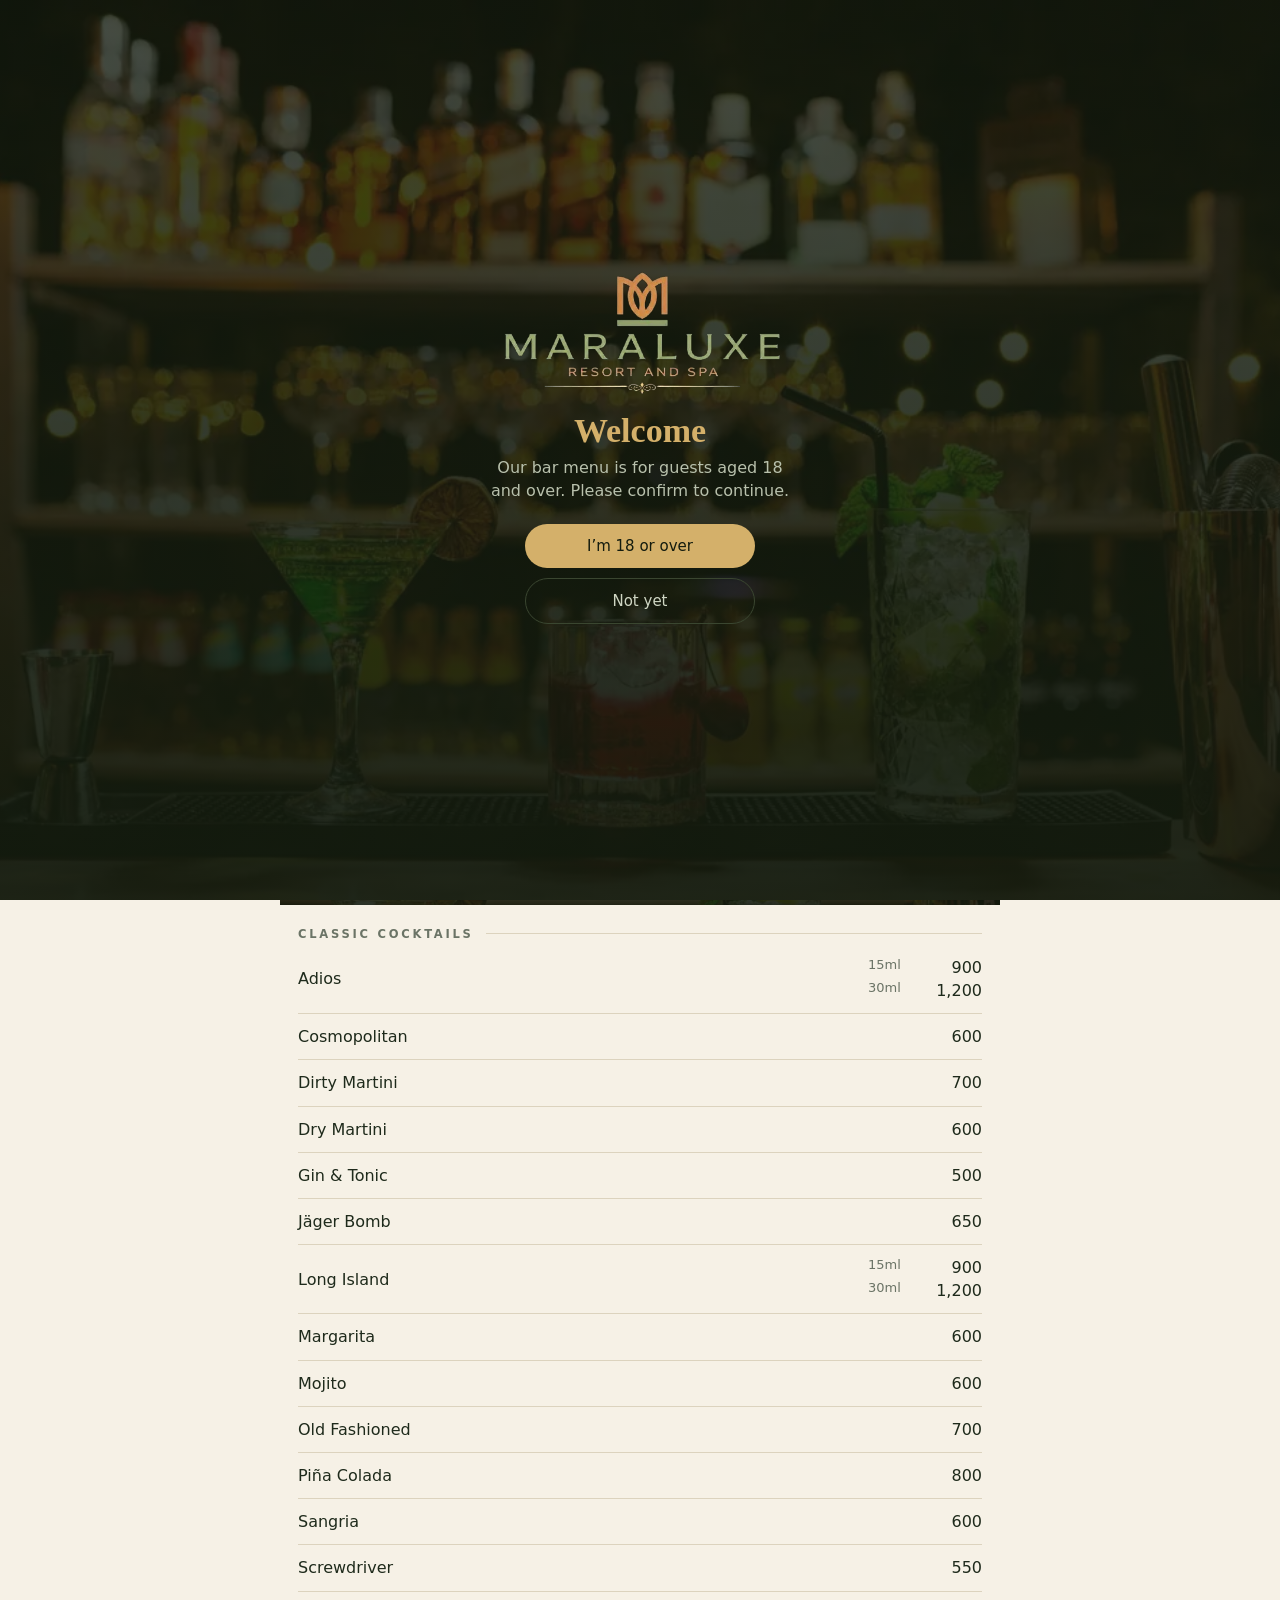
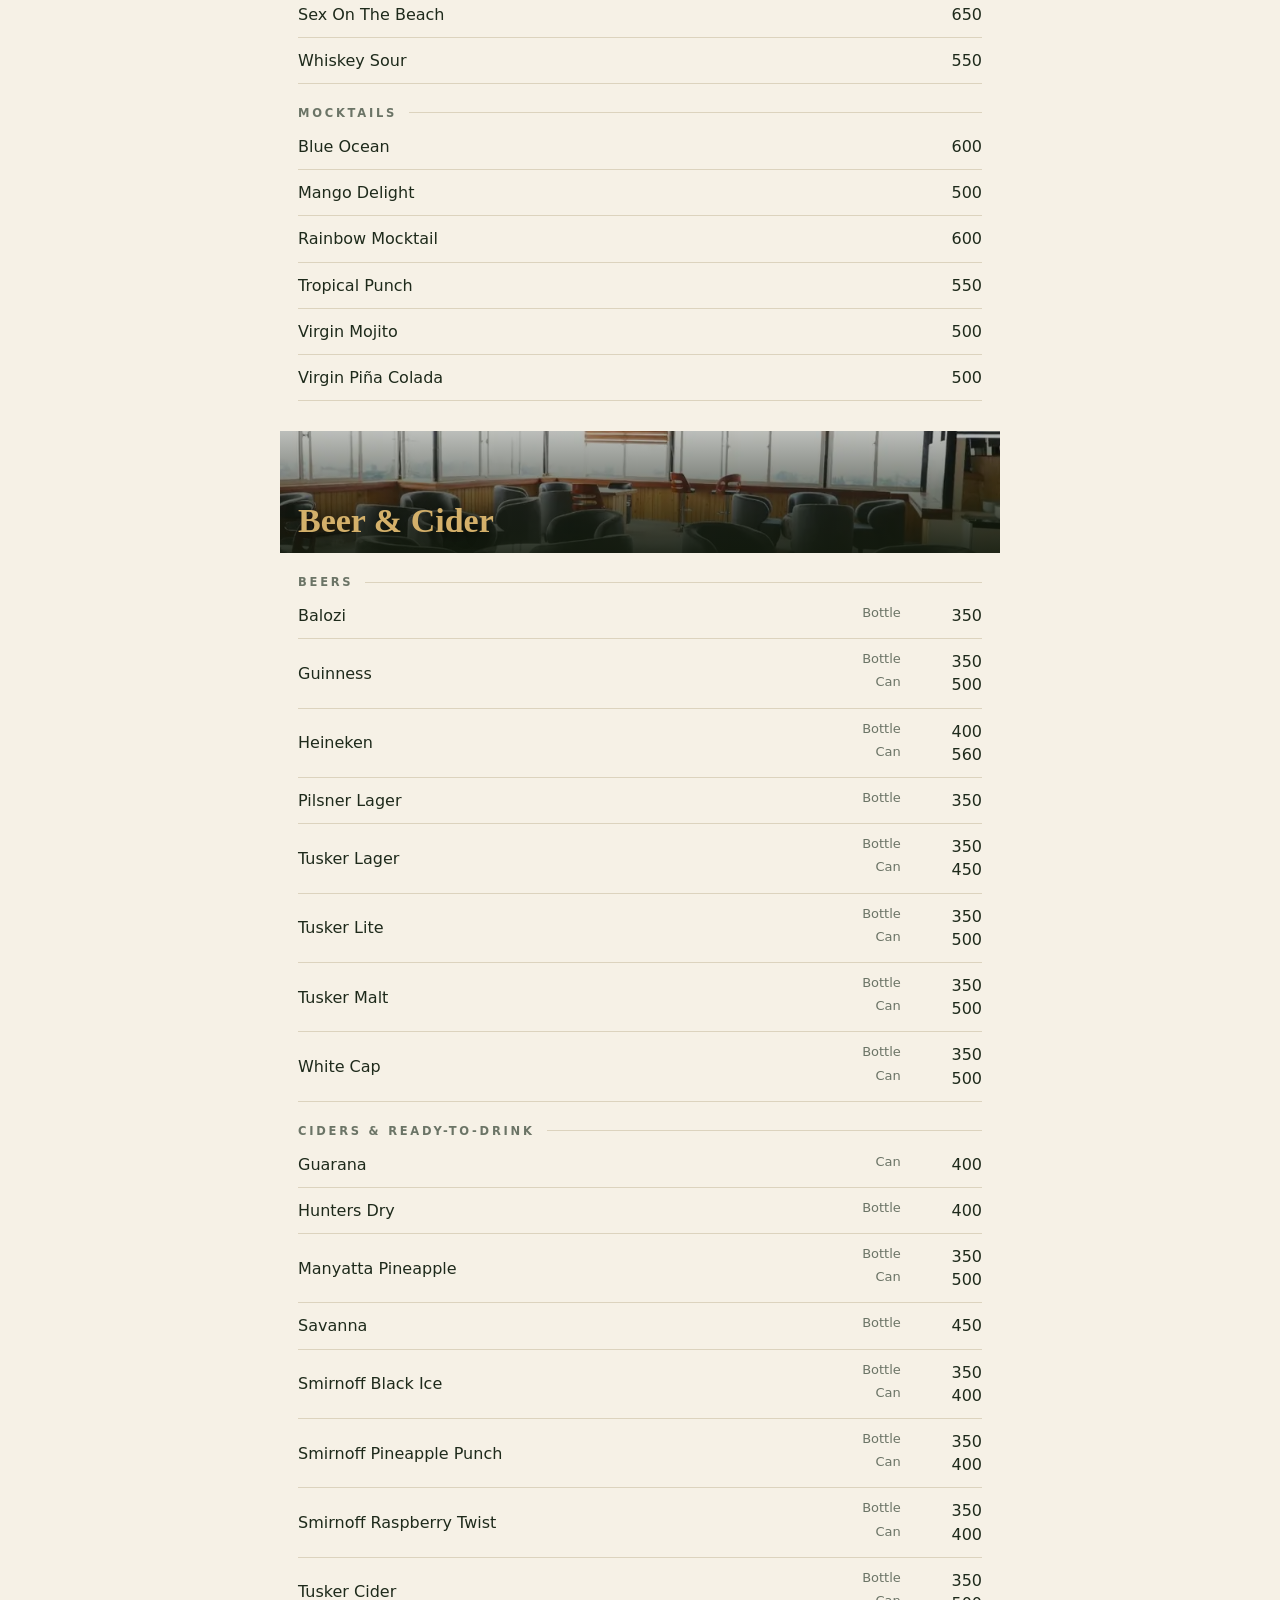
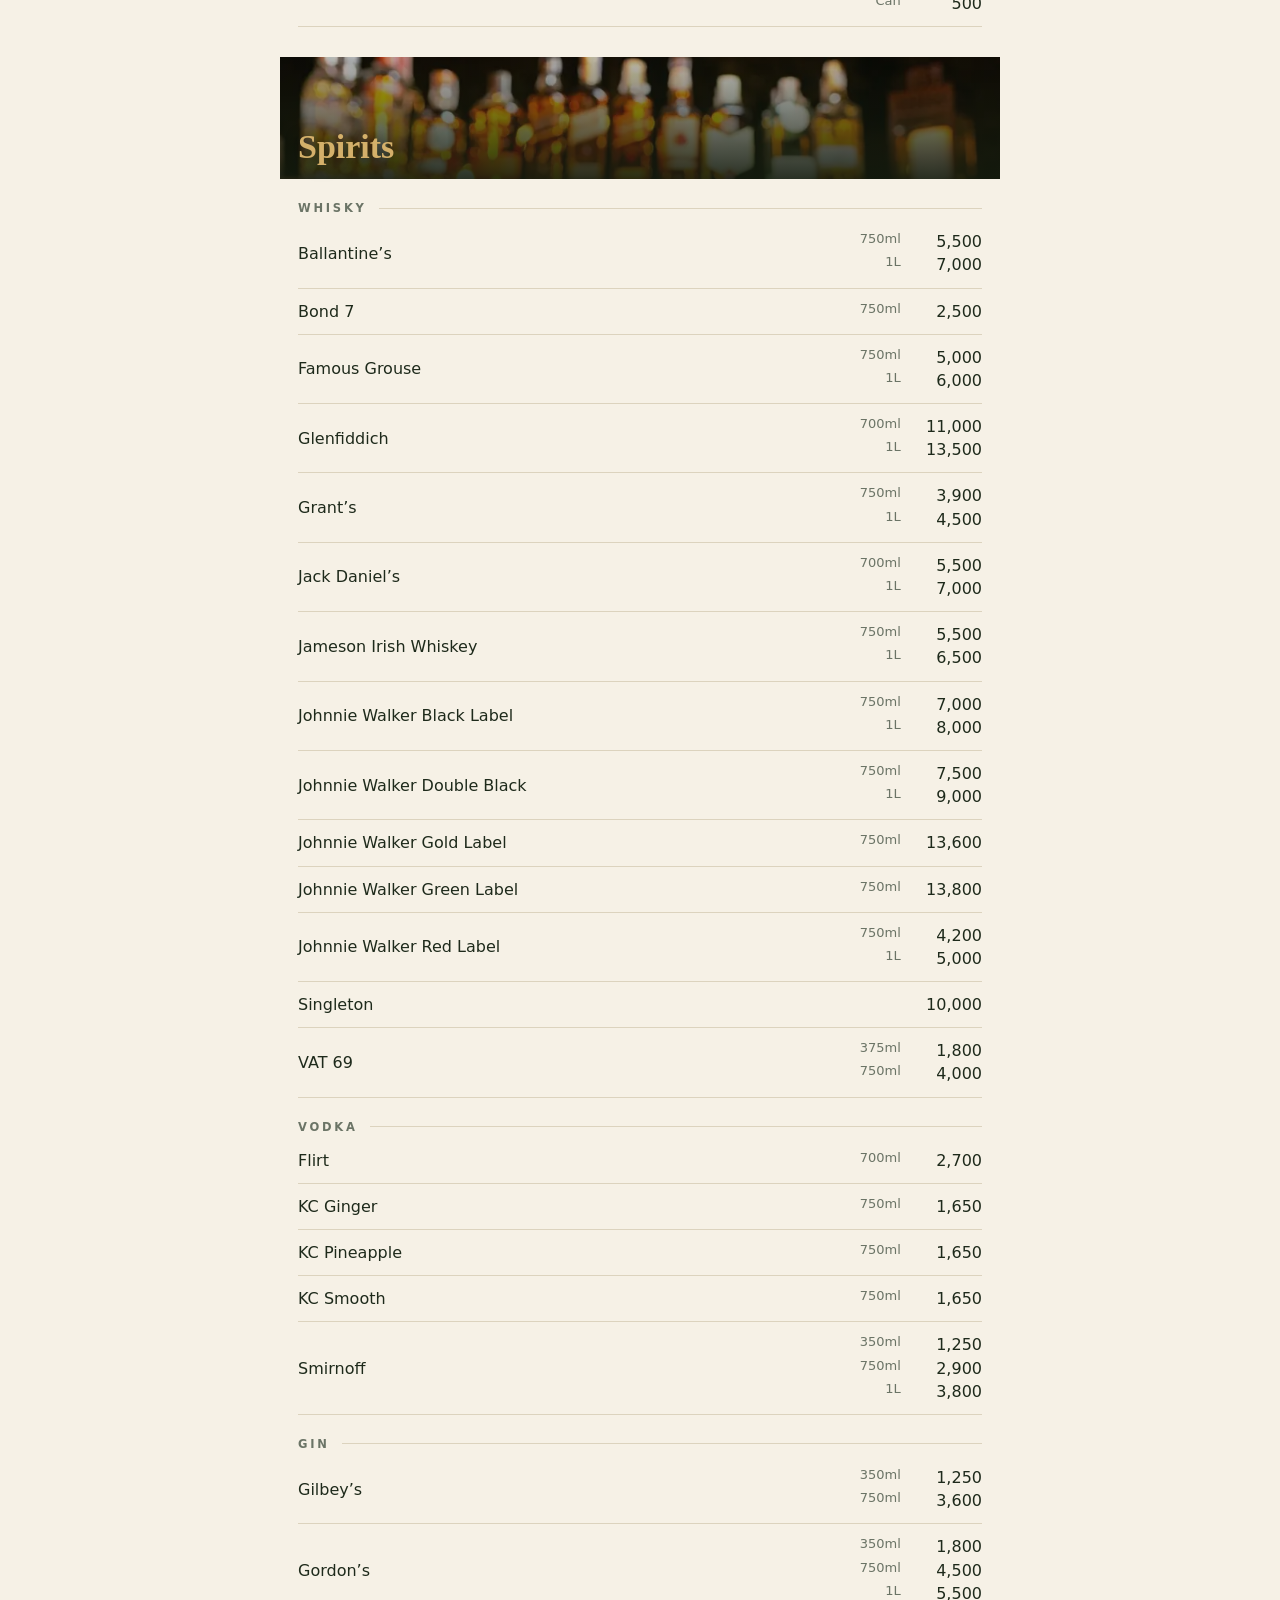
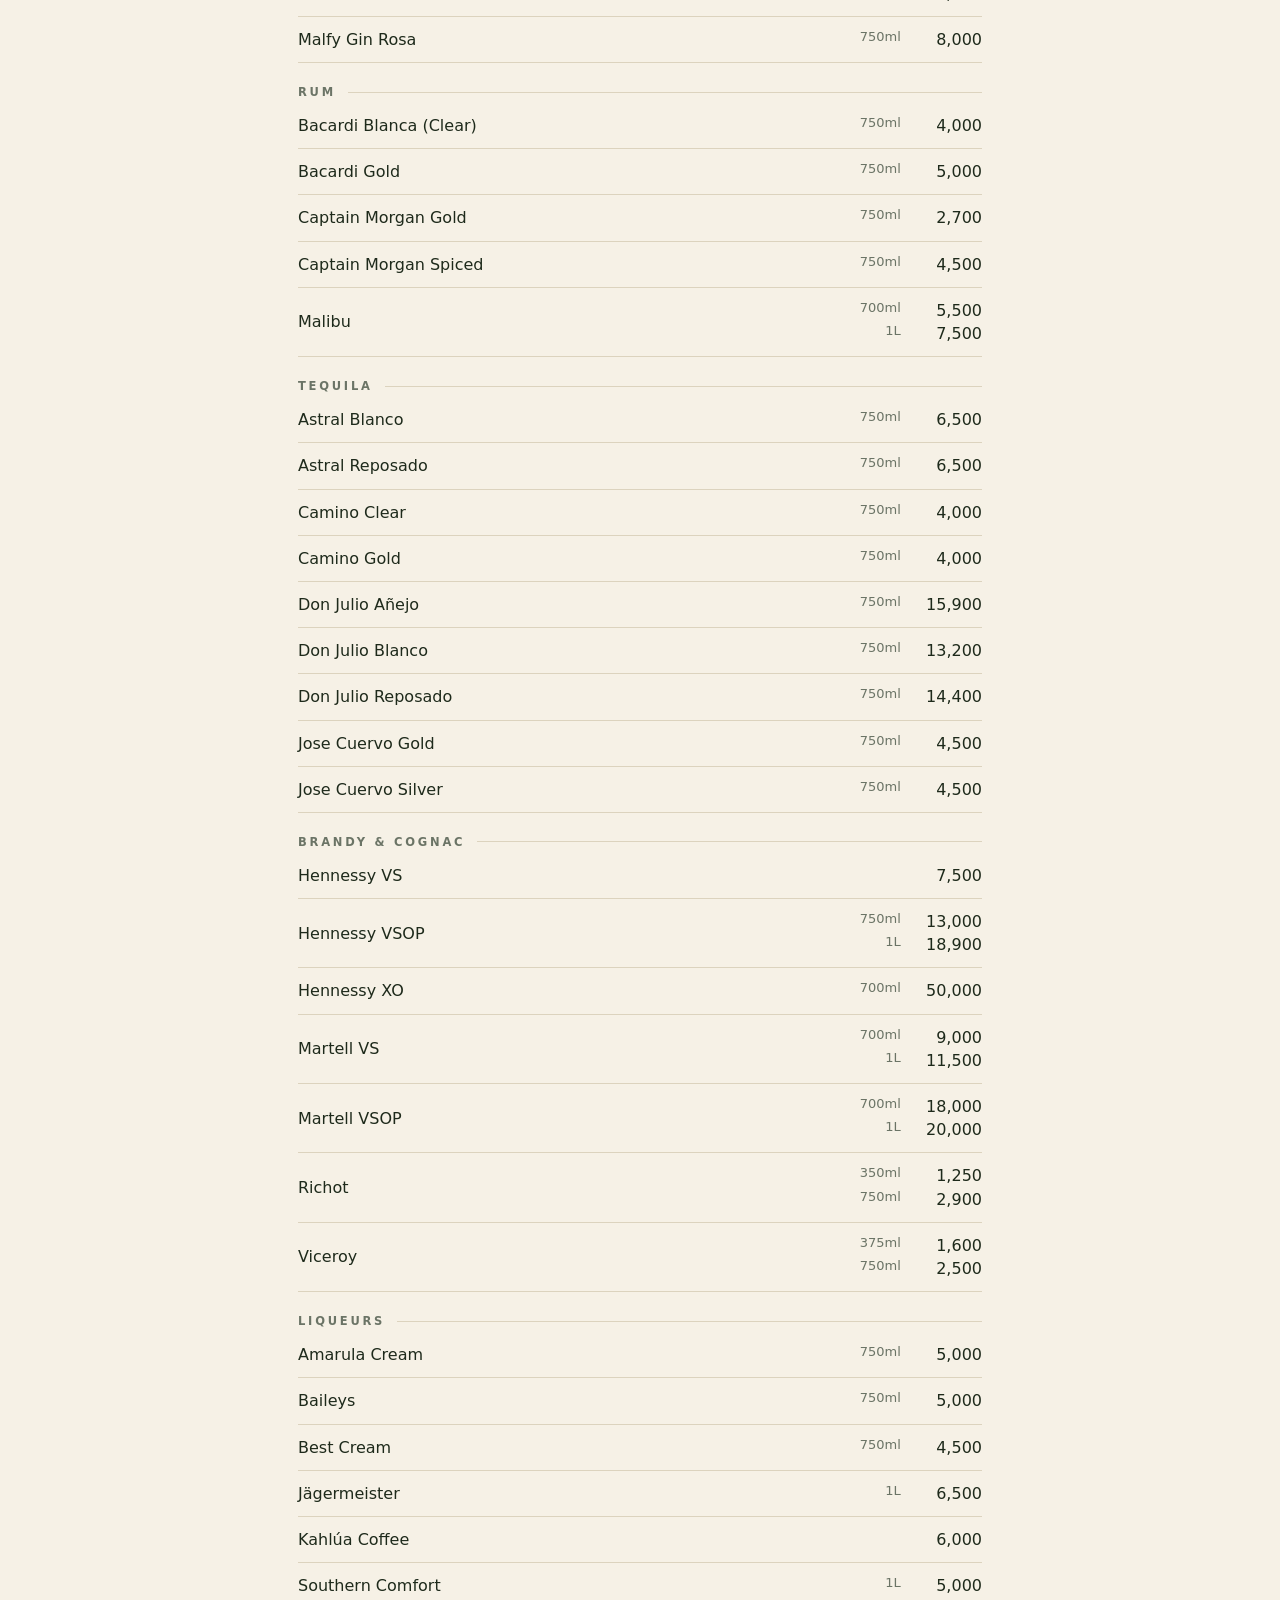
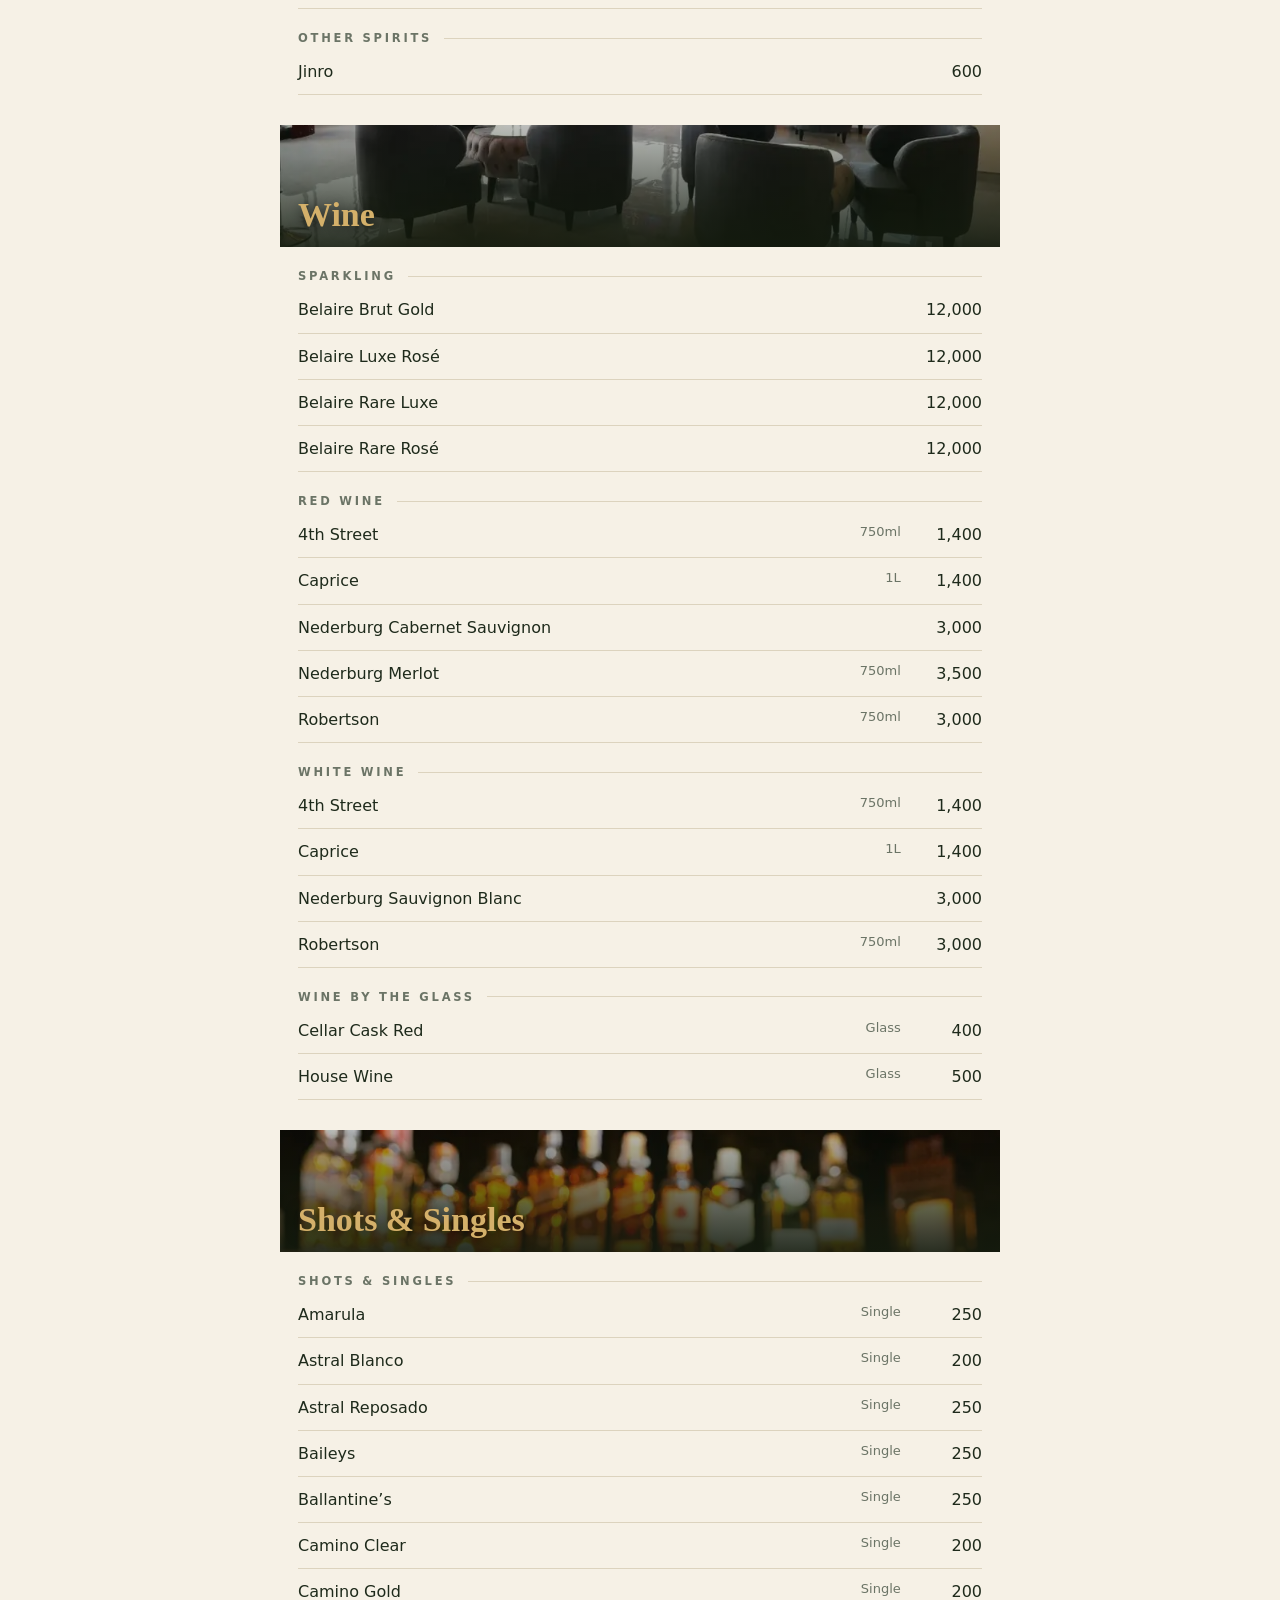
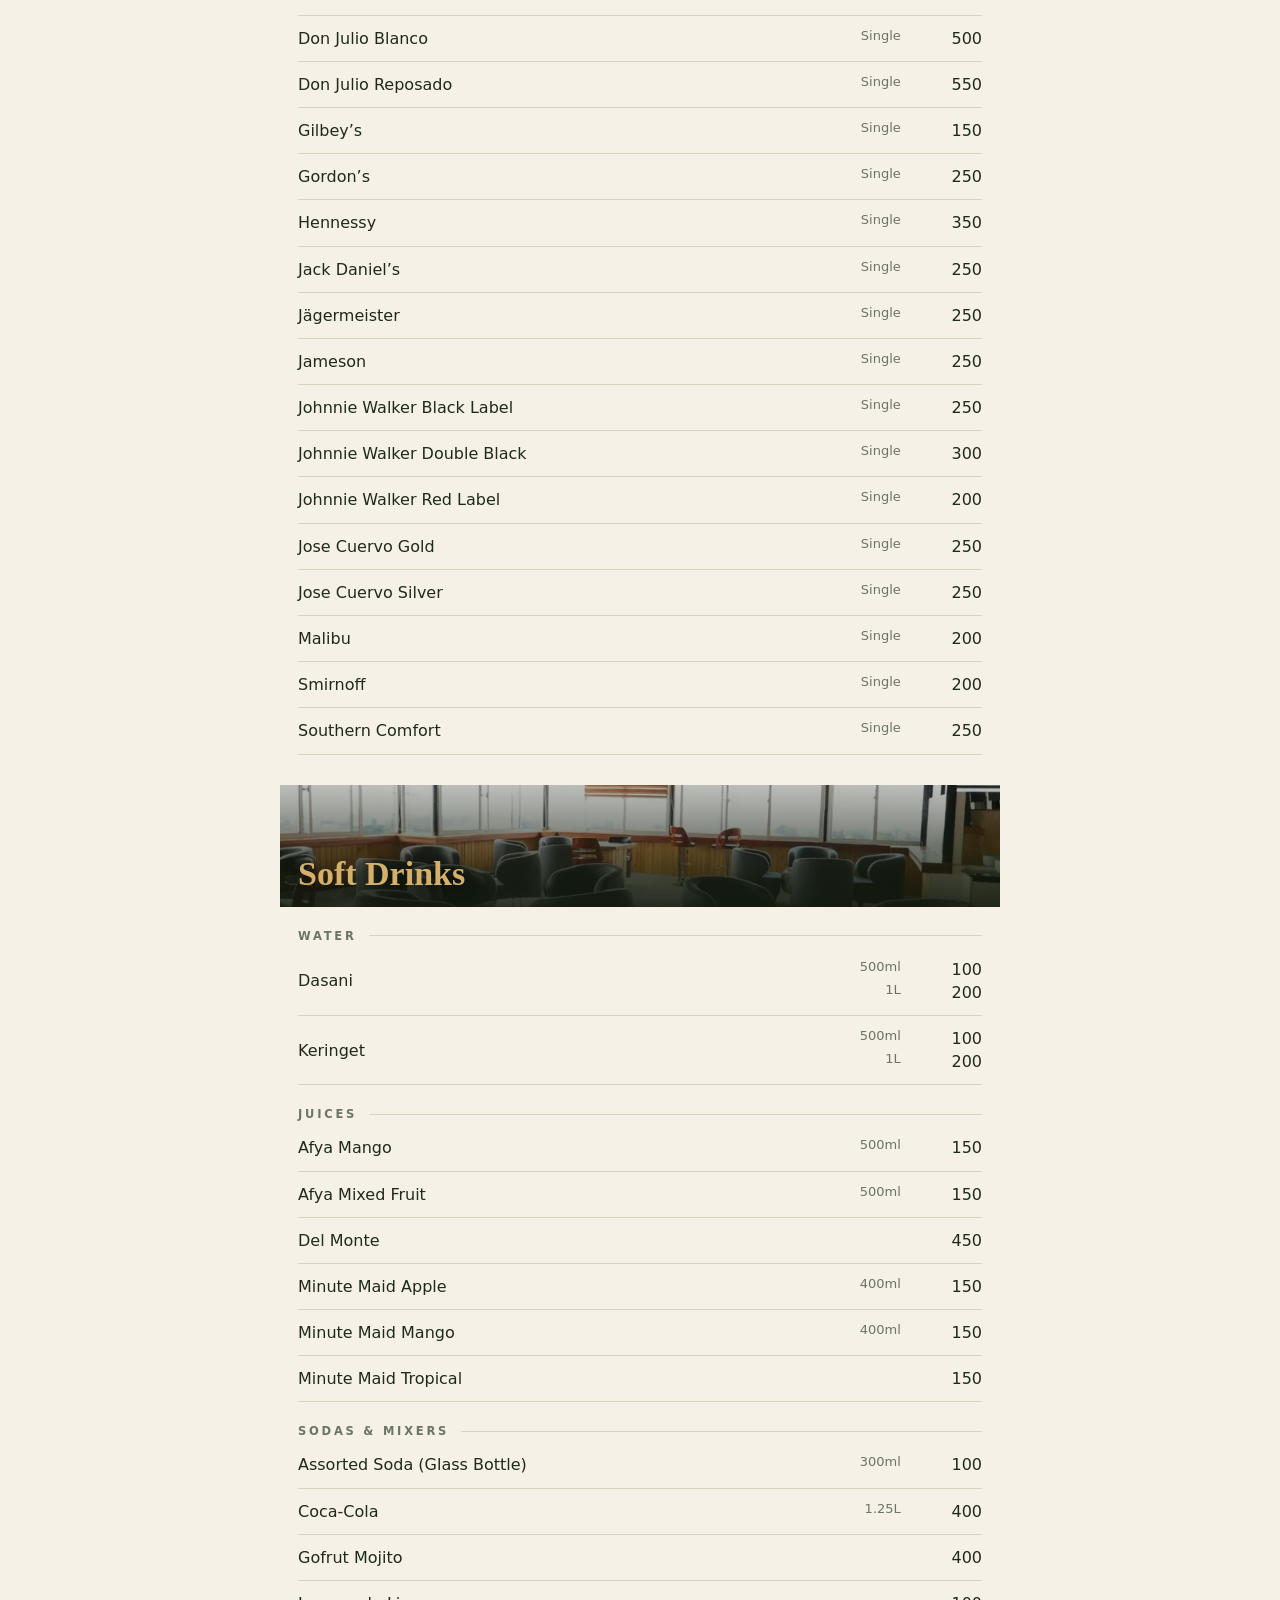
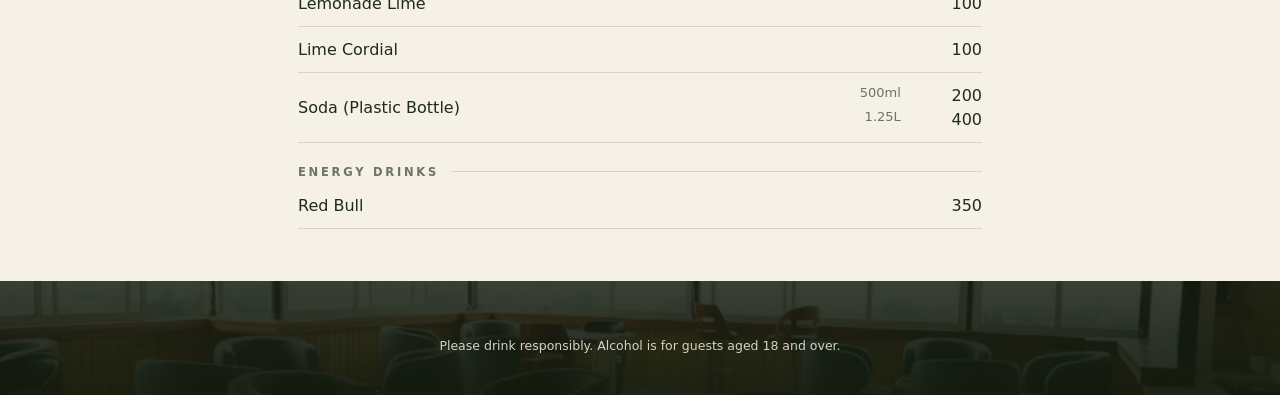
==== commit 50d791b7: "Add files via upload" ====
--- a/index.html
+++ b/index.html
@@ -1,1806 +1,73 @@
 <!DOCTYPE html>
-<html lang="en" data-theme="light">
+<html lang="en">
 <head>
   <meta charset="utf-8">
   <meta name="viewport" content="width=device-width, initial-scale=1, viewport-fit=cover">
-  <meta name="theme-color" content="#132215">
-  <title>Maraluxe Resort &amp; Spa — Bar &amp; Restaurant Menu</title>
+  <meta name="theme-color" content="#131B0E">
+  <meta name="referrer" content="no-referrer">
+  <meta http-equiv="X-Content-Type-Options" content="nosniff">
+  <meta http-equiv="Content-Security-Policy" content="default-src 'none'; script-src 'self'; style-src 'self' https://fonts.googleapis.com; font-src https://fonts.gstatic.com; img-src 'self' data:; connect-src 'self' https://fonts.googleapis.com https://fonts.gstatic.com; worker-src 'self'; object-src 'none'; base-uri 'none'; form-action 'none';">
+  <meta name="description" content="Maraluxe Resort and Spa bar menu featuring crafted cocktails, fine spirits, ice-cold beer, and luxury wines.">
+
+  <title>Maraluxe Resort and Spa — Bar Menu</title>
+
   <link rel="preconnect" href="https://fonts.googleapis.com">
   <link rel="preconnect" href="https://fonts.gstatic.com" crossorigin>
-  <link href="https://fonts.googleapis.com/css2?family=Cormorant+Garamond:ital,wght@0,500;0,600;0,700;1,400;1,600&family=Jost:wght@400;500;600&display=swap" rel="stylesheet">
-  <style>
-    :root {
-      --bg-paper: #F6F1E6;
-      --bg-card: #EFE8D8;
-      --forest: #132215;
-      --forest-soft: #1D3120;
-      --ink: #1A2419;
-      --muted: #646E60;
-      --gold: #A67C37;
-      --gold-bright: #D4B06A;
-      --line: #D6CCB8;
-      --leader: #C5B9A1;
-      color-scheme: light;
-    }
-
-    :root[data-theme="dark"] {
-      --bg-paper: #0F1710;
-      --bg-card: #162118;
-      --forest: #0B120C;
-      --forest-soft: #1B2A1D;
-      --ink: #EFE8D6;
-      --muted: #9BA696;
-      --gold: #D4B06A;
-      --gold-bright: #E5C687;
-      --line: #283627;
-      --leader: #334432;
-      color-scheme: dark;
-    }
-
-    *, *::before, *::after {
-      box-sizing: border-box;
-    }
-
-    html {
-      scroll-behavior: smooth;
-      scroll-padding-top: 140px;
-    }
-
-    body {
-      margin: 0;
-      background: var(--bg-paper);
-      color: var(--ink);
-      font: 400 15.5px/1.5 'Jost', system-ui, -apple-system, sans-serif;
-      -webkit-font-smoothing: antialiased;
-      transition: background-color 0.25s ease, color 0.25s ease;
-    }
-
-    /* Royal Header */
-    .site-header {
-      background: var(--forest);
-      color: #EFE8D6;
-      text-align: center;
-      padding: calc(env(safe-area-inset-top, 0px) + 22px) 20px 18px;
-      border-bottom: 2px solid var(--gold);
-      position: relative;
-    }
-
-    .theme-toggle {
-      position: absolute;
-      top: calc(env(safe-area-inset-top, 0px) + 14px);
-      right: 16px;
-      background: rgba(212, 176, 106, 0.12);
-      border: 1px solid rgba(212, 176, 106, 0.4);
-      color: var(--gold-bright);
-      padding: 6px 11px;
-      border-radius: 4px;
-      font: 500 11px/1 'Jost', sans-serif;
-      letter-spacing: 0.12em;
-      text-transform: uppercase;
-      cursor: pointer;
-    }
-
-    .brand-crest {
-      width: 68px;
-      height: auto;
-      display: block;
-      margin: 0 auto 8px;
-    }
-
-    .brand-title {
-      font: 600 clamp(26px, 6vw, 36px)/1.05 'Cormorant Garamond', Georgia, serif;
-      letter-spacing: 0.22em;
-      text-transform: uppercase;
-      color: #F6F1E6;
-      margin: 0;
-    }
-
-    .brand-subtitle {
-      font: 500 11px/1.2 'Jost', sans-serif;
-      letter-spacing: 0.34em;
-      text-transform: uppercase;
-      color: var(--gold-bright);
-      margin: 5px 0 12px;
-    }
-
-    .menu-kicker {
-      display: inline-flex;
-      align-items: center;
-      gap: 14px;
-      font: italic 600 20px/1 'Cormorant Garamond', Georgia, serif;
-      color: var(--gold-bright);
-      margin: 0;
-    }
-
-    .menu-kicker::before,
-    .menu-kicker::after {
-      content: "";
-      width: 36px;
-      height: 1px;
-      background: var(--gold-bright);
-      opacity: 0.65;
-    }
-
-    .brand-motto {
-      margin: 8px 0 16px;
-      font-size: 10.5px;
-      letter-spacing: 0.2em;
-      text-transform: uppercase;
-      color: #A9B4A4;
-    }
-
-    /* Primary Menu Mode Switcher (Bar vs Restaurant) */
-    .mode-switcher {
-      display: inline-grid;
-      grid-template-columns: 1fr 1fr;
-      background: rgba(0, 0, 0, 0.28);
-      border: 1px solid rgba(212, 176, 106, 0.45);
-      border-radius: 5px;
-      padding: 3px;
-      width: min(100%, 380px);
-    }
-
-    .mode-btn {
-      background: transparent;
-      border: 0;
-      color: #CFD6C3;
-      padding: 9px 14px;
-      border-radius: 3px;
-      font: 600 12px/1.1 'Jost', sans-serif;
-      letter-spacing: 0.14em;
-      text-transform: uppercase;
-      cursor: pointer;
-      transition: all 0.2s ease;
-    }
-
-    .mode-btn.active {
-      background: var(--gold-bright);
-      color: #132215;
-      box-shadow: 0 2px 8px rgba(0, 0, 0, 0.25);
-    }
-
-    /* Sticky Search & Category Bar */
-    .sticky-nav {
-      position: sticky;
-      top: 0;
-      z-index: 15;
-      background: var(--forest);
-      padding: 10px 16px 12px;
-      border-bottom: 1px solid rgba(212, 176, 106, 0.3);
-      box-shadow: 0 8px 20px rgba(0, 0, 0, 0.18);
-    }
-
-    .nav-inner {
-      max-width: 820px;
-      margin: 0 auto;
-    }
-
-    .search-wrap {
-      position: relative;
-    }
-
-    #q {
-      width: 100%;
-      padding: 10px 36px 10px 14px;
-      border-radius: 4px;
-      border: 1px solid rgba(212, 176, 106, 0.35);
-      background: rgba(255, 255, 255, 0.05);
-      color: #F6F1E6;
-      font: 400 14.5px 'Jost', sans-serif;
-      outline: none;
-    }
-
-    #q:focus {
-      border-color: var(--gold-bright);
-      background: rgba(255, 255, 255, 0.09);
-    }
-
-    #q::placeholder {
-      color: #8E9A89;
-    }
-
-    #chips {
-      display: flex;
-      gap: 8px;
-      overflow-x: auto;
-      margin-top: 10px;
-      scrollbar-width: none;
-    }
-
-    #chips::-webkit-scrollbar {
-      display: none;
-    }
-
-    #chips button {
-      flex: none;
-      padding: 6px 14px;
-      border-radius: 3px;
-      border: 1px solid rgba(212, 176, 106, 0.3);
-      background: transparent;
-      color: #D2D9CC;
-      font: 500 11.5px 'Jost', sans-serif;
-      letter-spacing: 0.14em;
-      text-transform: uppercase;
-      cursor: pointer;
-      transition: all 0.18s ease;
-    }
-
-    #chips button.on {
-      background: var(--gold-bright);
-      border-color: var(--gold-bright);
-      color: #132215;
-      font-weight: 600;
-    }
-
-    /* Editorial Page Frame (Matches PDF Double Border) */
-    .page-frame {
-      max-width: 820px;
-      margin: 18px auto 28px;
-      padding: 0 12px;
-    }
-
-    .ornate-sheet {
-      border: 1px solid var(--gold);
-      padding: 4px;
-      background: var(--bg-paper);
-    }
-
-    .ornate-inner {
-      border: 1px solid var(--line);
-      padding: 18px 18px 32px;
-    }
-
-    /* Signature Cocktails Showcase */
-    .sig-grid {
-      display: grid;
-      grid-template-columns: repeat(auto-fill, minmax(230px, 1fr));
-      gap: 14px;
-      margin-top: 14px;
-    }
-
-    .sig-card {
-      display: flex;
-      align-items: center;
-      gap: 14px;
-      padding: 12px;
-      background: var(--bg-card);
-      border: 1px solid var(--line);
-      border-left: 3px solid var(--gold);
-      border-radius: 4px;
-      cursor: zoom-in;
-      transition: transform 0.15s ease, border-color 0.15s ease;
-    }
-
-    .sig-card:hover {
-      transform: translateY(-1px);
-      border-color: var(--gold);
-    }
-
-    .sig-card img {
-      width: 68px;
-      height: 68px;
-      border-radius: 4px;
-      object-fit: cover;
-      border: 1px solid var(--gold);
-      flex: none;
-    }
-
-    .sig-meta {
-      min-width: 0;
-      flex: 1;
-    }
-
-    .sig-badge {
-      display: inline-block;
-      font-size: 9.5px;
-      letter-spacing: 0.2em;
-      text-transform: uppercase;
-      color: var(--gold);
-      font-weight: 600;
-    }
-
-    .sig-name {
-      display: block;
-      font: 600 19px/1.15 'Cormorant Garamond', Georgia, serif;
-      color: var(--ink);
-      margin-top: 2px;
-    }
-
-    .sig-price {
-      display: block;
-      margin-top: 4px;
-      font-size: 13.5px;
-      font-weight: 600;
-      color: var(--gold);
-    }
-
-    /* Section & PDF-Style Category Banners */
-    .grp {
-      margin-top: 34px;
-    }
-
-    .grp:first-child {
-      margin-top: 6px;
-    }
-
-    .grp-header {
-      text-align: center;
-      margin-bottom: 14px;
-    }
-
-    h2.g {
-      font: 600 clamp(28px, 5vw, 36px)/1.1 'Cormorant Garamond', Georgia, serif;
-      color: var(--gold);
-      letter-spacing: 0.08em;
-      text-transform: uppercase;
-      margin: 0;
-    }
-
-    .grp-rule {
-      width: 64px;
-      height: 2px;
-      background: var(--gold);
-      margin: 6px auto 0;
-    }
-
-    /* Solid Deep Green Bar from MARALUXE MENU.pdf */
-    .cat-banner {
-      background: var(--forest-soft);
-      color: var(--gold-bright);
-      padding: 7px 14px;
-      margin: 22px 0 8px;
-      font: 600 11.5px/1.2 'Jost', sans-serif;
-      letter-spacing: 0.24em;
-      text-transform: uppercase;
-      border-left: 3px solid var(--gold-bright);
-      display: flex;
-      justify-content: space-between;
-      align-items: center;
-      gap: 12px;
-    }
-
-    .cat-banner span.currency-hint {
-      font-size: 10px;
-      letter-spacing: 0.14em;
-      opacity: 0.8;
-      font-weight: 400;
-      flex: none;
-    }
-
-    .cat-note {
-      margin: -2px 0 8px;
-      padding: 0 4px;
-      font: italic 14px/1.4 'Cormorant Garamond', Georgia, serif;
-      color: var(--muted);
-    }
-
-    /* Menu Item Rows with Dotted Leaders */
-    .it {
-      display: flex;
-      align-items: baseline;
-      justify-content: space-between;
-      gap: 10px;
-      padding: 10px 4px;
-      border-bottom: 1px solid rgba(166, 124, 55, 0.16);
-    }
-
-    .it:last-child {
-      border-bottom: none;
-    }
-
-    .it-left {
-      display: flex;
-      align-items: center;
-      gap: 12px;
-      min-width: 0;
-    }
-
-    .th {
-      width: 48px;
-      height: 48px;
-      border-radius: 4px;
-      object-fit: cover;
-      border: 1px solid var(--gold);
-      flex: none;
-      cursor: zoom-in;
-    }
-
-    .nm-wrap {
-      min-width: 0;
-    }
-
-    .nm {
-      font: 600 18.5px/1.25 'Cormorant Garamond', Georgia, serif;
-      color: var(--ink);
-    }
-
-    .tag {
-      display: inline-block;
-      margin-left: 8px;
-      padding: 1px 7px;
-      border: 1px solid var(--gold);
-      border-radius: 2px;
-      color: var(--gold);
-      font: 600 9.5px/1.4 'Jost', sans-serif;
-      letter-spacing: 0.14em;
-      text-transform: uppercase;
-      vertical-align: middle;
-    }
-
-    .ds {
-      margin-top: 3px;
-      color: var(--muted);
-      font-size: 13px;
-      line-height: 1.42;
-    }
-
-    .dots {
-      flex: 1;
-      border-bottom: 1px dotted var(--leader);
-      margin: 0 6px;
-      min-width: 16px;
-      align-self: baseline;
-      position: relative;
-      top: -4px;
-    }
-
-    .pr {
-      text-align: right;
-      font-variant-numeric: tabular-nums;
-      white-space: nowrap;
-      flex: none;
-    }
-
-    .pr-row {
-      display: inline-flex;
-      align-items: baseline;
-      justify-content: flex-end;
-      gap: 8px;
-      margin-left: 14px;
-    }
-
-    @media (max-width: 560px) {
-      .pr {
-        display: flex;
-        flex-direction: column;
-        align-items: flex-end;
-        gap: 2px;
-      }
-      .pr-row {
-        margin-left: 0;
-      }
-    }
-
-    .pr-label {
-      color: var(--muted);
-      font-size: 11px;
-      letter-spacing: 0.04em;
-      text-transform: uppercase;
-    }
-
-    .pr-val {
-      font-weight: 600;
-      font-size: 14.5px;
-      color: var(--ink);
-    }
-
-    .none {
-      padding: 42px 16px;
-      text-align: center;
-      color: var(--muted);
-      font: italic 20px 'Cormorant Garamond', Georgia, serif;
-    }
-
-    .cross-switch-btn {
-      display: inline-block;
-      margin-top: 14px;
-      padding: 9px 18px;
-      background: var(--gold);
-      color: #FFFFFF;
-      border: 0;
-      border-radius: 4px;
-      font: 600 12px 'Jost', sans-serif;
-      letter-spacing: 0.12em;
-      text-transform: uppercase;
-      cursor: pointer;
-    }
-
-    /* Official PDF Contact Footer */
-    .site-footer {
-      background: var(--forest);
-      color: #D2D9CC;
-      border-top: 2px solid var(--gold);
-      padding: 28px 18px calc(env(safe-area-inset-bottom, 0px) + 32px);
-      text-align: center;
-      font-size: 12.5px;
-    }
-
-    .footer-contacts {
-      max-width: 680px;
-      margin: 0 auto 18px;
-      display: flex;
-      flex-wrap: wrap;
-      justify-content: center;
-      gap: 14px 28px;
-      padding-bottom: 18px;
-      border-bottom: 1px solid rgba(212, 176, 106, 0.25);
-    }
-
-    .footer-contacts a {
-      color: #F6F1E6;
-      text-decoration: none;
-      display: inline-flex;
-      align-items: center;
-      gap: 8px;
-      font-weight: 500;
-      letter-spacing: 0.04em;
-    }
-
-    .footer-contacts a svg {
-      width: 15px;
-      height: 15px;
-      fill: var(--gold-bright);
-    }
-
-    .legal-note {
-      color: #95A08F;
-      font-size: 11.5px;
-      letter-spacing: 0.06em;
-    }
-
-    /* Lightbox Modal */
-    .lb {
-      position: fixed;
-      inset: 0;
-      z-index: 50;
-      background: rgba(11, 18, 12, 0.94);
-      display: flex;
-      flex-direction: column;
-      align-items: center;
-      justify-content: center;
-      padding: 24px;
-      cursor: zoom-out;
-    }
-
-    .lb[hidden] {
-      display: none;
-    }
-
-    .lb img {
-      width: min(88vw, 360px);
-      height: min(88vw, 360px);
-      object-fit: cover;
-      border-radius: 6px;
-      border: 2px solid var(--gold-bright);
-      box-shadow: 0 20px 50px rgba(0, 0, 0, 0.6);
-    }
-
-    .lb-title {
-      margin: 16px 0 4px;
-      color: #F6F1E6;
-      font: 600 26px 'Cormorant Garamond', Georgia, serif;
-    }
-
-    .lb-price {
-      color: var(--gold-bright);
-      font: 500 14px 'Jost', sans-serif;
-      letter-spacing: 0.1em;
-    }
-  </style>
+  <link href="https://fonts.googleapis.com/css2?family=Cormorant+Garamond:wght@500;600&family=Jost:wght@400;500;600&display=swap" rel="stylesheet">
+  <link rel="stylesheet" href="./styles.css">
 </head>
 <body>
 
-  <header class="site-header">
-    <button class="theme-toggle" id="themeBtn" type="button" aria-label="Toggle color theme">Lounge Mode</button>
-
-    <!-- Crisp Vector Recreation of the Maraluxe Lotus-M Emblem -->
-    <svg class="brand-crest" viewBox="0 0 120 96" xmlns="http://www.w3.org/2000/svg" aria-hidden="true">
-      <path d="M18 74V22C34 22 48 34 60 54C72 34 86 22 102 22V74H90V37C80 42 70 52 60 68C50 52 40 42 30 37V74H18Z" fill="#D4B06A"/>
-      <path d="M60 10C73 24 79 42 73 59C69 70 60 76 60 76C60 76 51 70 47 59C41 42 47 24 60 10ZM60 24C53 34 51 46 55 56C57 61 60 65 60 65C60 65 63 61 65 56C69 46 67 34 60 24Z" fill="#D4B06A"/>
-      <rect x="18" y="82" width="84" height="6" fill="#5A7A4C"/>
-    </svg>
-
-    <h1 class="brand-title">Maraluxe</h1>
-    <p class="brand-subtitle">Resort and Spa</p>
-    <p class="menu-kicker" id="menuKicker">Bar &amp; Lounge Menu</p>
-    <p class="brand-motto">Exceptional Cuisine &middot; Elegant Dining &middot; Unforgettable Moments</p>
-
-    <div class="mode-switcher" role="tablist" aria-label="Select Menu">
-      <button type="button" class="mode-btn active" id="tabBar" data-mode="bar" role="tab" aria-selected="true">Bar &amp; Lounge</button>
-      <button type="button" class="mode-btn" id="tabFood" data-mode="food" role="tab" aria-selected="false">Restaurant Menu</button>
-    </div>
-  </header>
-
-  <nav class="sticky-nav" aria-label="Menu categories">
-    <div class="nav-inner">
-      <div class="search-wrap">
-        <input id="q" type="search" placeholder="Search cocktails, single malts, wines…" autocomplete="off" aria-label="Search menu">
-      </div>
-      <div id="chips"></div>
-    </div>
-  </nav>
-
-  <div class="page-frame">
-    <div class="ornate-sheet">
-      <main class="ornate-inner" id="m"></main>
+  <!-- Age Verification Modal -->
+  <div class="age-gate" id="ageGateModal" role="dialog" aria-modal="true" aria-labelledby="ageGateTitle">
+    <img class="brand-logo" alt="Maraluxe Resort and Spa">
+    <h1 class="age-gate__title" id="ageGateTitle">Welcome</h1>
+    <p class="age-gate__message" id="ageGatePrompt">Our bar menu is for guests aged 18 and over. Please confirm to continue.</p>
+    <div id="ageGateActions">
+      <button type="button" class="age-gate__btn age-gate__btn--confirm" id="confirmAgeBtn">I’m 18 or over</button>
+      <button type="button" class="age-gate__btn age-gate__btn--decline" id="declineAgeBtn">Not yet</button>
     </div>
   </div>
 
+  <!-- Header -->
+  <header class="site-header">
+    <img class="brand-logo" alt="Maraluxe Resort and Spa">
+    <p class="site-header__kicker">Bar Menu</p>
+    <p class="site-header__subtitle">Crafted cocktails · Fine spirits · Ice-cold beer</p>
+    <p class="site-header__subtitle">All prices in Ksh.</p>
+  </header>
+
+  <!-- Sticky Menu Navigation & Search -->
+  <nav class="menu-nav" aria-label="Menu filter navigation">
+    <input
+      id="searchInput"
+      class="menu-nav__search"
+      type="search"
+      maxlength="60"
+      placeholder="Search drinks…"
+      autocomplete="off"
+      aria-label="Search drinks"
+    >
+    <div id="categoryPills" class="category-pills"></div>
+  </nav>
+
+  <!-- Dynamic Menu Content Container -->
+  <main id="menuContent" class="menu-container"></main>
+
+  <!-- Responsible Drinking Footer -->
   <footer class="site-footer">
-    <div class="footer-contacts">
-      <a href="tel:+254715111912">
-        <svg viewBox="0 0 24 24"><path d="M6.62 10.79a15.05 15.05 0 006.59 6.59l2.2-2.2a1 1 0 011.01-.24c1.12.37 2.33.57 3.58.57a1 1 0 011 1V20a1 1 0 01-1 1C10.61 21 3 13.39 3 4a1 1 0 011-1h3.5a1 1 0 011 1c0 1.25.2 2.46.57 3.58a1 1 0 01-.25 1.01l-2.2 2.2z"/></svg>
-        +254 715 111 912
-      </a>
-      <a href="mailto:info@maraluxe.ke">
-        <svg viewBox="0 0 24 24"><path d="M20 4H4c-1.1 0-2 .9-2 2v12c0 1.1.9 2 2 2h16c1.1 0 2-.9 2-2V6c0-1.1-.9-2-2-2zm0 4l-8 5-8-5V6l8 5 8-5v2z"/></svg>
-        info@maraluxe.ke
-      </a>
-      <a href="https://www.maraluxe.ke" target="_blank" rel="noopener">
-        <svg viewBox="0 0 24 24"><path d="M12 2C6.48 2 2 6.48 2 12s4.48 10 10 10 10-4.48 10-10S17.52 2 12 2zm-1 17.93c-3.95-.49-7-3.85-7-7.93 0-.62.08-1.21.21-1.79L9 15v1c0 1.1.9 2 2 2v1.93zm6.9-2.54c-.26-.81-1-1.39-1.9-1.39h-1v-3c0-.55-.45-1-1-1H8v-2h2c.55 0 1-.45 1-1V7h2c1.1 0 2-.9 2-2v-.41c2.93 1.19 5 4.06 5 7.41 0 2.08-.8 3.97-2.1 5.39z"/></svg>
-        www.maraluxe.ke
-      </a>
-    </div>
-    <div class="legal-note" id="legalNote">All prices are in Kenyan Shillings (Ksh.) &middot; Please enjoy responsibly (18+)</div>
+    Please drink responsibly. Alcohol is for guests aged 18 and over.
   </footer>
 
-  <div class="lb" id="lb" hidden>
-    <img id="lbi" alt="">
-    <p class="lb-title" id="lbt"></p>
-    <span class="lb-price" id="lbp"></span>
+  <!-- Lightbox Modal for Image Zoom -->
+  <div class="lightbox-modal" id="lightboxModal" role="dialog" aria-modal="true" hidden>
+    <img class="lightbox-modal__img" id="lightboxImage" alt="">
+    <p class="lightbox-modal__caption" id="lightboxCaption"></p>
   </div>
 
-<script>
-const MENUS = {
-  bar: {
-    kicker: "Bar & Lounge Menu",
-    placeholder: "Search cocktails, single malts, wines…",
-    legal: "All prices are in Kenyan Shillings (Ksh.) · Please enjoy responsibly (18+)",
-    groups: [
-      {
-        "name": "Cocktails",
-        "hidden": false,
-        "categories": [
-          {
-            "name": "Signature Cocktails",
-            "items": [
-              {
-                "name": "Maraluxe Coconut Velvet",
-                "options": [{"label": "", "price": 1100}],
-                "tags": ["Signature"],
-                "image": {"t": "[data-uri]"}
-              },
-              {
-                "name": "Maraluxe Mango Splash",
-                "options": [{"label": "", "price": 650}],
-                "tags": ["Signature"],
-                "image": {"t": "[data-uri]"}
-              },
-              {
-                "name": "Maraluxe Oasis",
-                "options": [{"label": "", "price": 600}],
-                "tags": ["Signature"],
-                "image": {"t": "[data-uri]"}
-              },
-              {
-                "name": "Maraluxe Strawberry Bliss",
-                "options": [{"label": "", "price": 600}],
-                "tags": ["Signature"],
-                "image": {"t": "[data-uri]"}
-              },
-              {
-                "name": "Maraluxe Tropical Sunset",
-                "options": [{"label": "", "price": 800}],
-                "tags": ["Signature"],
-                "image": {"t": "[data-uri]"}
-              }
-            ]
-          },
-          {
-            "name": "Classic Cocktails",
-            "items": [
-              {"name": "Adios", "options": [{"label": "Standard", "price": 900}, {"label": "Double", "price": 1200}]},
-              {"name": "Cosmopolitan", "options": [{"label": "", "price": 600}]},
-              {"name": "Dirty Martini", "options": [{"label": "", "price": 700}]},
-              {"name": "Dry Martini", "options": [{"label": "", "price": 600}]},
-              {"name": "Gin & Tonic", "options": [{"label": "", "price": 500}]},
-              {"name": "Jäger Bomb", "options": [{"label": "", "price": 650}]},
-              {"name": "Long Island Iced Tea", "options": [{"label": "Standard", "price": 900}, {"label": "Double", "price": 1200}]},
-              {"name": "Margarita", "options": [{"label": "", "price": 600}]},
-              {"name": "Mojito", "options": [{"label": "", "price": 600}]},
-              {"name": "Old Fashioned", "options": [{"label": "", "price": 700}]},
-              {"name": "Piña Colada", "options": [{"label": "", "price": 800}]},
-              {"name": "Sangria", "options": [{"label": "", "price": 600}]},
-              {"name": "Screwdriver", "options": [{"label": "", "price": 550}]},
-              {"name": "Sex On The Beach", "options": [{"label": "", "price": 650}]},
-              {"name": "Whiskey Sour", "options": [{"label": "", "price": 550}]}
-            ]
-          },
-          {
-            "name": "Mocktails",
-            "items": [
-              {"name": "Blue Ocean", "options": [{"label": "", "price": 600}]},
-              {"name": "Mango Delight", "options": [{"label": "", "price": 500}]},
-              {"name": "Rainbow Mocktail", "options": [{"label": "", "price": 600}]},
-              {"name": "Tropical Punch", "options": [{"label": "", "price": 550}]},
-              {"name": "Virgin Mojito", "options": [{"label": "", "price": 500}]},
-              {"name": "Virgin Piña Colada", "options": [{"label": "", "price": 500}]}
-            ]
-          }
-        ]
-      },
-      {
-        "name": "Beer & Cider",
-        "hidden": false,
-        "categories": [
-          {
-            "name": "Beers",
-            "items": [
-              {"name": "Balozi", "options": [{"label": "Bottle", "price": 350}]},
-              {"name": "Guinness", "options": [{"label": "Bottle", "price": 350}, {"label": "Can", "price": 500}]},
-              {"name": "Heineken", "options": [{"label": "Bottle", "price": 400}, {"label": "Can", "price": 560}]},
-              {"name": "Pilsner Lager", "options": [{"label": "Bottle", "price": 350}]},
-              {"name": "Tusker Lager", "options": [{"label": "Bottle", "price": 350}, {"label": "Can", "price": 450}]},
-              {"name": "Tusker Lite", "options": [{"label": "Bottle", "price": 350}, {"label": "Can", "price": 500}]},
-              {"name": "Tusker Malt", "options": [{"label": "Bottle", "price": 350}, {"label": "Can", "price": 500}]},
-              {"name": "White Cap", "options": [{"label": "Bottle", "price": 350}, {"label": "Can", "price": 500}]}
-            ]
-          },
-          {
-            "name": "Ciders & Ready-to-Drink",
-            "items": [
-              {"name": "Guarana", "options": [{"label": "Can", "price": 400}]},
-              {"name": "Hunters Dry", "options": [{"label": "Bottle", "price": 400}]},
-              {"name": "Manyatta Pineapple", "options": [{"label": "Bottle", "price": 350}, {"label": "Can", "price": 500}]},
-              {"name": "Savanna", "options": [{"label": "Bottle", "price": 450}]},
-              {"name": "Smirnoff Black Ice", "options": [{"label": "Bottle", "price": 350}, {"label": "Can", "price": 400}]},
-              {"name": "Smirnoff Pineapple Punch", "options": [{"label": "Bottle", "price": 350}, {"label": "Can", "price": 400}]},
-              {"name": "Smirnoff Raspberry Twist", "options": [{"label": "Bottle", "price": 350}, {"label": "Can", "price": 400}]},
-              {"name": "Tusker Cider", "options": [{"label": "Bottle", "price": 350}, {"label": "Can", "price": 500}]}
-            ]
-          }
-        ]
-      },
-      {
-        "name": "Spirits",
-        "hidden": false,
-        "categories": [
-          {
-            "name": "Whisky",
-            "items": [
-              {"name": "Ballantine's", "options": [{"label": "750ml", "price": 5500}, {"label": "1L", "price": 7000}]},
-              {"name": "Bond 7", "options": [{"label": "750ml", "price": 2500}]},
-              {"name": "Famous Grouse", "options": [{"label": "750ml", "price": 5000}, {"label": "1L", "price": 6000}]},
-              {"name": "Glenfiddich", "options": [{"label": "700ml", "price": 11000}, {"label": "1L", "price": 13500}]},
-              {"name": "Grant's", "options": [{"label": "750ml", "price": 3900}, {"label": "1L", "price": 4500}]},
-              {"name": "Jack Daniel's", "options": [{"label": "700ml", "price": 5500}, {"label": "1L", "price": 7000}]},
-              {"name": "Jameson Irish Whiskey", "options": [{"label": "750ml", "price": 5500}, {"label": "1L", "price": 6500}]},
-              {"name": "Johnnie Walker Black Label", "options": [{"label": "750ml", "price": 7000}, {"label": "1L", "price": 8000}]},
-              {"name": "Johnnie Walker Double Black", "options": [{"label": "750ml", "price": 7500}, {"label": "1L", "price": 9000}]},
-              {"name": "Johnnie Walker Gold Label", "options": [{"label": "750ml", "price": 13600}]},
-              {"name": "Johnnie Walker Green Label", "options": [{"label": "750ml", "price": 13800}]},
-              {"name": "Johnnie Walker Red Label", "options": [{"label": "750ml", "price": 4200}, {"label": "1L", "price": 5000}]},
-              {"name": "The Singleton", "options": [{"label": "750ml", "price": 10000}]},
-              {"name": "VAT 69", "options": [{"label": "375ml", "price": 1800}, {"label": "750ml", "price": 4000}]}
-            ]
-          },
-          {
-            "name": "Vodka",
-            "items": [
-              {"name": "Flirt", "options": [{"label": "700ml", "price": 2700}]},
-              {"name": "KC Ginger", "options": [{"label": "750ml", "price": 1650}]},
-              {"name": "KC Pineapple", "options": [{"label": "750ml", "price": 1650}]},
-              {"name": "KC Smooth", "options": [{"label": "750ml", "price": 1650}]},
-              {"name": "Smirnoff Red", "options": [{"label": "350ml", "price": 1250}, {"label": "750ml", "price": 2900}, {"label": "1L", "price": 3800}]}
-            ]
-          },
-          {
-            "name": "Gin",
-            "items": [
-              {"name": "Gilbey's", "options": [{"label": "350ml", "price": 1250}, {"label": "750ml", "price": 3600}]},
-              {"name": "Gordon's", "options": [{"label": "350ml", "price": 1800}, {"label": "750ml", "price": 4500}, {"label": "1L", "price": 5500}]},
-              {"name": "Malfy Gin Rosa", "options": [{"label": "750ml", "price": 8000}]}
-            ]
-          },
-          {
-            "name": "Rum",
-            "items": [
-              {"name": "Bacardi Blanca (Clear)", "options": [{"label": "750ml", "price": 4000}]},
-              {"name": "Bacardi Gold", "options": [{"label": "750ml", "price": 5000}]},
-              {"name": "Captain Morgan Gold", "options": [{"label": "750ml", "price": 2700}]},
-              {"name": "Captain Morgan Spiced", "options": [{"label": "750ml", "price": 4500}]},
-              {"name": "Malibu", "options": [{"label": "700ml", "price": 5500}, {"label": "1L", "price": 7500}]}
-            ]
-          },
-          {
-            "name": "Tequila",
-            "items": [
-              {"name": "Astral Blanco", "options": [{"label": "750ml", "price": 6500}]},
-              {"name": "Astral Reposado", "options": [{"label": "750ml", "price": 6500}]},
-              {"name": "Camino Clear", "options": [{"label": "750ml", "price": 4000}]},
-              {"name": "Camino Gold", "options": [{"label": "750ml", "price": 4000}]},
-              {"name": "Don Julio Añejo", "options": [{"label": "750ml", "price": 15900}]},
-              {"name": "Don Julio Blanco", "options": [{"label": "750ml", "price": 13200}]},
-              {"name": "Don Julio Reposado", "options": [{"label": "750ml", "price": 14400}]},
-              {"name": "Jose Cuervo Gold", "options": [{"label": "750ml", "price": 4500}]},
-              {"name": "Jose Cuervo Silver", "options": [{"label": "750ml", "price": 4500}]}
-            ]
-          },
-          {
-            "name": "Brandy & Cognac",
-            "items": [
-              {"name": "Hennessy VS", "options": [{"label": "700ml", "price": 7500}]},
-              {"name": "Hennessy VSOP", "options": [{"label": "750ml", "price": 13000}, {"label": "1L", "price": 18900}]},
-              {"name": "Hennessy XO", "options": [{"label": "700ml", "price": 50000}]},
-              {"name": "Martell VS", "options": [{"label": "700ml", "price": 9000}, {"label": "1L", "price": 11500}]},
-              {"name": "Martell VSOP", "options": [{"label": "700ml", "price": 18000}, {"label": "1L", "price": 20000}]},
-              {"name": "Richot", "options": [{"label": "350ml", "price": 1250}, {"label": "750ml", "price": 2900}]},
-              {"name": "Viceroy", "options": [{"label": "375ml", "price": 1600}, {"label": "750ml", "price": 2500}]}
-            ]
-          },
-          {
-            "name": "Liqueurs & Soju",
-            "items": [
-              {"name": "Amarula Cream", "options": [{"label": "750ml", "price": 5000}]},
-              {"name": "Baileys Irish Cream", "options": [{"label": "750ml", "price": 5000}]},
-              {"name": "Best Cream", "options": [{"label": "750ml", "price": 4500}]},
-              {"name": "Jägermeister", "options": [{"label": "1L", "price": 6500}]},
-              {"name": "Kahlúa Coffee Liqueur", "options": [{"label": "750ml", "price": 6000}]},
-              {"name": "Southern Comfort", "options": [{"label": "1L", "price": 5000}]},
-              {"name": "Jinro Soju", "options": [{"label": "360ml", "price": 600}]}
-            ]
-          }
-        ]
-      },
-      {
-        "name": "Wine",
-        "hidden": false,
-        "categories": [
-          {
-            "name": "Sparkling & Champagne",
-            "items": [
-              {"name": "Luc Belaire Brut Gold", "options": [{"label": "750ml", "price": 12000}]},
-              {"name": "Luc Belaire Luxe Rosé", "options": [{"label": "750ml", "price": 12000}]},
-              {"name": "Luc Belaire Rare Luxe", "options": [{"label": "750ml", "price": 12000}]},
-              {"name": "Luc Belaire Rare Rosé", "options": [{"label": "750ml", "price": 12000}]}
-            ]
-          },
-          {
-            "name": "Red Wine",
-            "items": [
-              {"name": "4th Street Sweet Red", "options": [{"label": "750ml", "price": 1400}]},
-              {"name": "Caprice Sweet Red", "options": [{"label": "1L", "price": 1400}]},
-              {"name": "Nederburg Cabernet Sauvignon", "options": [{"label": "750ml", "price": 3000}]},
-              {"name": "Nederburg Merlot", "options": [{"label": "750ml", "price": 3500}]},
-              {"name": "Robertson Winery Red", "options": [{"label": "750ml", "price": 3000}]}
-            ]
-          },
-          {
-            "name": "White Wine",
-            "items": [
-              {"name": "4th Street Sweet White", "options": [{"label": "750ml", "price": 1400}]},
-              {"name": "Caprice Sweet White", "options": [{"label": "1L", "price": 1400}]},
-              {"name": "Nederburg Sauvignon Blanc", "options": [{"label": "750ml", "price": 3000}]},
-              {"name": "Robertson Winery White", "options": [{"label": "750ml", "price": 3000}]}
-            ]
-          },
-          {
-            "name": "Wine by the Glass",
-            "items": [
-              {"name": "Cellar Cask Red", "options": [{"label": "Glass", "price": 400}]},
-              {"name": "House Wine", "options": [{"label": "Glass", "price": 500}]}
-            ]
-          }
-        ]
-      },
-      {
-        "name": "Shots & Singles",
-        "hidden": false,
-        "categories": [
-          {
-            "name": "30ml Measures",
-            "items": [
-              {"name": "Amarula", "options": [{"label": "Single", "price": 250}]},
-              {"name": "Astral Blanco", "options": [{"label": "Single", "price": 200}]},
-              {"name": "Astral Reposado", "options": [{"label": "Single", "price": 250}]},
-              {"name": "Baileys", "options": [{"label": "Single", "price": 250}]},
-              {"name": "Ballantine's", "options": [{"label": "Single", "price": 250}]},
-              {"name": "Camino Clear", "options": [{"label": "Single", "price": 200}]},
-              {"name": "Camino Gold", "options": [{"label": "Single", "price": 200}]},
-              {"name": "Don Julio Blanco", "options": [{"label": "Single", "price": 500}]},
-              {"name": "Don Julio Reposado", "options": [{"label": "Single", "price": 550}]},
-              {"name": "Gilbey's", "options": [{"label": "Single", "price": 150}]},
-              {"name": "Gordon's", "options": [{"label": "Single", "price": 250}]},
-              {"name": "Hennessy VS", "options": [{"label": "Single", "price": 350}]},
-              {"name": "Jack Daniel's", "options": [{"label": "Single", "price": 250}]},
-              {"name": "Jägermeister", "options": [{"label": "Single", "price": 250}]},
-              {"name": "Jameson", "options": [{"label": "Single", "price": 250}]},
-              {"name": "Johnnie Walker Black Label", "options": [{"label": "Single", "price": 250}]},
-              {"name": "Johnnie Walker Double Black", "options": [{"label": "Single", "price": 300}]},
-              {"name": "Johnnie Walker Red Label", "options": [{"label": "Single", "price": 200}]},
-              {"name": "Jose Cuervo Gold", "options": [{"label": "Single", "price": 250}]},
-              {"name": "Jose Cuervo Silver", "options": [{"label": "Single", "price": 250}]},
-              {"name": "Malibu", "options": [{"label": "Single", "price": 200}]},
-              {"name": "Smirnoff", "options": [{"label": "Single", "price": 200}]},
-              {"name": "Southern Comfort", "options": [{"label": "Single", "price": 250}]}
-            ]
-          }
-        ]
-      },
-      {
-        "name": "Soft Drinks",
-        "hidden": false,
-        "categories": [
-          {
-            "name": "Water",
-            "items": [
-              {"name": "Dasani Mineral Water", "options": [{"label": "500ml", "price": 100}, {"label": "1L", "price": 200}]},
-              {"name": "Keringet Mineral Water", "options": [{"label": "500ml", "price": 100}, {"label": "1L", "price": 200}]}
-            ]
-          },
-          {
-            "name": "Juices",
-            "items": [
-              {"name": "Afya Mango", "options": [{"label": "500ml", "price": 150}]},
-              {"name": "Afya Mixed Fruit", "options": [{"label": "500ml", "price": 150}]},
-              {"name": "Del Monte", "options": [{"label": "1L", "price": 450}]},
-              {"name": "Minute Maid Apple", "options": [{"label": "400ml", "price": 150}]},
-              {"name": "Minute Maid Mango", "options": [{"label": "400ml", "price": 150}]},
-              {"name": "Minute Maid Tropical", "options": [{"label": "400ml", "price": 150}]}
-            ]
-          },
-          {
-            "name": "Sodas, Mixers & Energy",
-            "items": [
-              {"name": "Assorted Soda (Glass)", "options": [{"label": "300ml", "price": 100}]},
-              {"name": "Soda (PET Bottle)", "options": [{"label": "500ml", "price": 200}, {"label": "1.25L", "price": 400}]},
-              {"name": "Coca-Cola Share", "options": [{"label": "1.25L", "price": 400}]},
-              {"name": "Gofrut Mojito", "options": [{"label": "", "price": 400}]},
-              {"name": "Lemonade / Lime Cordial", "options": [{"label": "", "price": 100}]},
-              {"name": "Red Bull Energy", "options": [{"label": "250ml", "price": 350}]}
-            ]
-          }
-        ]
-      }
-    ]
-  },
-
-  food: {
-    kicker: "Restaurant & Dining Menu",
-    placeholder: "Search steaks, biryani, platters, pizza…",
-    legal: "All prices are in Kenyan Shillings (Ksh.) · Freshly prepared to order at Maraluxe",
-    groups: [
-      {
-        "name": "Breakfast",
-        "hidden": false,
-        "categories": [
-          {
-            "name": "Full Breakfasts",
-            "items": [
-              {
-                "name": "Maraluxe Breakfast",
-                "description": "Fresh juice, fruits, egg with sausage or samosa, sweet potatoes or arrowroots, baked beans, mandazi or doughnut and a hot beverage.",
-                "tags": ["Signature"],
-                "options": [{"label": "", "price": 1200}]
-              },
-              {
-                "name": "Country Breakfast",
-                "description": "Fresh juice, fruits, pancakes, mini mandazi, sausage, sweet potatoes or arrowroots, and fried eggs.",
-                "options": [{"label": "", "price": 1000}]
-              },
-              {
-                "name": "Maraluxe Sunrise Saver",
-                "description": "A simple, energizing combo of mixed tea, sausage, eggs, and toast.",
-                "options": [{"label": "", "price": 500}]
-              }
-            ]
-          },
-          {
-            "name": "Morning Bites",
-            "items": [
-              {"name": "French Toast", "options": [{"label": "", "price": 200}]},
-              {"name": "Eggs (Made to your liking)", "options": [{"label": "", "price": 200}]},
-              {"name": "Omelette (Spanish or Plain)", "options": [{"label": "", "price": 250}]},
-              {"name": "Beef Sausages", "options": [{"label": "2 pcs", "price": 200}]},
-              {"name": "Beef Samosas", "options": [{"label": "2 pcs", "price": 200}]},
-              {"name": "Doughnut / Mandazi", "options": [{"label": "2 pcs", "price": 200}]},
-              {"name": "Fluffy Pancakes", "options": [{"label": "2 pcs", "price": 250}]},
-              {"name": "Chicken / Vegetable Spring Rolls", "options": [{"label": "", "price": 250}]},
-              {"name": "House Cakes", "description": "Marble, Vanilla, or Fruit cake.", "options": [{"label": "Slice", "price": 250}]}
-            ]
-          },
-          {
-            "name": "Hot Beverages",
-            "items": [
-              {"name": "Mixed Tea", "options": [{"label": "", "price": 250}]},
-              {"name": "Black Tea", "options": [{"label": "", "price": 200}]},
-              {"name": "Kenyan Dawa", "description": "Hot honey, lemon, and ginger infusion.", "options": [{"label": "", "price": 300}]},
-              {"name": "Herbal Tea", "description": "Choice of Lemon, Masala, Hibiscus, or Mint.", "options": [{"label": "", "price": 300}]},
-              {"name": "House Coffee", "options": [{"label": "", "price": 300}]}
-            ]
-          }
-        ]
-      },
-      {
-        "name": "Starters & Wraps",
-        "hidden": false,
-        "categories": [
-          {
-            "name": "Fresh Salads",
-            "items": [
-              {
-                "name": "Caesar Salad",
-                "description": "Crisp lettuce, chicken strips, tomatoes, cheese, onions, bell peppers, cucumbers, and apples in a creamy Caesar dressing.",
-                "options": [{"label": "", "price": 600}]
-              },
-              {
-                "name": "Greek Salad",
-                "description": "Feta cheese, onions, bell peppers, cucumber, tomatoes, and sweet corn tossed in dressing.",
-                "options": [{"label": "", "price": 600}]
-              },
-              {
-                "name": "Maraluxe Garden Salad",
-                "description": "A fresh mix of lettuce, tomatoes, cucumber, onions, carrots, and avocado with light dressing.",
-                "options": [{"label": "", "price": 400}]
-              },
-              {
-                "name": "Kachumbari",
-                "description": "Kenyan-style tomato and onion salad with lemon dressing and fresh coriander.",
-                "options": [{"label": "", "price": 300}]
-              }
-            ]
-          },
-          {
-            "name": "Soups",
-            "items": [
-              {
-                "name": "Minestrone Soup",
-                "description": "Classic vegetable soup cooked with herbs in a rich tomato base.",
-                "options": [{"label": "", "price": 400}]
-              },
-              {
-                "name": "Cream of Mushroom",
-                "description": "Thick, creamy mushroom soup cooked with herbs and cream, topped with croutons.",
-                "options": [{"label": "", "price": 300}]
-              },
-              {
-                "name": "Cream of Butternut",
-                "description": "Smooth and creamy butternut soup cooked in mild spices, topped with croutons.",
-                "options": [{"label": "", "price": 300}]
-              },
-              {
-                "name": "Clear Bone Soup",
-                "description": "Slow-cooked bone broth infused with herbs. Served with chapati.",
-                "options": [{"label": "", "price": 450}]
-              }
-            ]
-          },
-          {
-            "name": "Wraps & Quesadillas",
-            "items": [
-              {
-                "name": "Chicken Wrap",
-                "description": "Tender marinated chicken strips sautéed with bell peppers and wrapped in a warm tortilla.",
-                "options": [{"label": "", "price": 600}]
-              },
-              {
-                "name": "Beef Wrap",
-                "description": "Juicy beef strips cooked with sweet peppers and herbs, wrapped in a soft tortilla.",
-                "options": [{"label": "", "price": 700}]
-              },
-              {
-                "name": "Vegetarian Wrap",
-                "description": "Fresh seasonal vegetables stir-fried and wrapped in a warm tortilla for a light, healthy bite.",
-                "options": [{"label": "", "price": 500}]
-              },
-              {
-                "name": "Mexican Quesadilla",
-                "description": "Grilled tortilla filled with diced chicken or beef and melted cheese, toasted until golden.",
-                "options": [{"label": "", "price": 800}]
-              }
-            ]
-          }
-        ]
-      },
-      {
-        "name": "Rice, Curries & Pasta",
-        "hidden": false,
-        "categories": [
-          {
-            "name": "Biryani, Pilau & Rice",
-            "items": [
-              {
-                "name": "Chicken Biryani",
-                "description": "Swahili-style biryani with tender chicken, fragrant rice, spices and rich gravy.",
-                "options": [{"label": "", "price": 900}]
-              },
-              {
-                "name": "Chicken Pilau",
-                "description": "Aromatic spiced rice cooked with tender chicken.",
-                "options": [{"label": "", "price": 800}]
-              },
-              {
-                "name": "Beef Biryani",
-                "description": "Swahili-style biryani with tender beef, fragrant rice, spices and rich gravy.",
-                "options": [{"label": "", "price": 900}]
-              },
-              {
-                "name": "Beef Pilau",
-                "description": "Aromatic spiced rice cooked with tender beef.",
-                "options": [{"label": "", "price": 800}]
-              },
-              {
-                "name": "Mutton Biryani",
-                "description": "Swahili-style biryani with tender mutton, fragrant rice, spices and rich gravy.",
-                "options": [{"label": "", "price": 900}]
-              },
-              {
-                "name": "Mutton Pilau",
-                "description": "Aromatic spiced rice cooked with tender mutton.",
-                "options": [{"label": "", "price": 800}]
-              },
-              {
-                "name": "Vegetable Pilau",
-                "description": "Spiced rice cooked with mixed vegetables, herbs and spices.",
-                "options": [{"label": "", "price": 600}]
-              },
-              {
-                "name": "Vegetable Fried Rice",
-                "description": "Fried rice with mixed vegetables, mild spices and soy sauce.",
-                "options": [{"label": "", "price": 500}]
-              }
-            ]
-          },
-          {
-            "name": "Specialty Curries",
-            "items": [
-              {
-                "name": "Chilly Paneer Curry",
-                "description": "Cottage cheese simmered in rich Indian curry sauce.",
-                "options": [{"label": "", "price": 900}]
-              },
-              {
-                "name": "House Curries",
-                "description": "Choice of Beef, Chicken, or Vegetable curry.",
-                "options": [{"label": "", "price": 900}]
-              }
-            ]
-          },
-          {
-            "name": "Noodles & Italian Corner",
-            "items": [
-              {
-                "name": "Stir-Fried Chicken Noodles",
-                "description": "Stir-fried noodles with vegetables and chicken, served with chips.",
-                "options": [{"label": "", "price": 700}]
-              },
-              {
-                "name": "Stir-Fried Beef Noodles",
-                "description": "Savory stir-fried noodles with beef and vegetables, served with chips.",
-                "options": [{"label": "", "price": 700}]
-              },
-              {
-                "name": "Spaghetti Bolognese",
-                "description": "Spaghetti in rich slow-simmered tomato beef sauce.",
-                "options": [{"label": "", "price": 700}]
-              },
-              {
-                "name": "Spaghetti Pomodoro",
-                "description": "Spaghetti served in rich tomato and mushroom sauce seasoned with herbs.",
-                "options": [{"label": "", "price": 700}]
-              },
-              {
-                "name": "Spaghetti Carbonara",
-                "description": "Creamy spaghetti with cheese and herbs.",
-                "options": [{"label": "", "price": 700}]
-              }
-            ]
-          }
-        ]
-      },
-      {
-        "name": "Burgers & Bites",
-        "hidden": false,
-        "categories": [
-          {
-            "name": "Gourmet Burgers",
-            "items": [
-              {
-                "name": "Maraluxe Classic Double Burger",
-                "description": "House signature double burger (Beef & Chicken) layered with cheese, lettuce and tomatoes.",
-                "tags": ["Signature"],
-                "options": [{"label": "", "price": 1000}]
-              },
-              {
-                "name": "Beef Burger",
-                "description": "Juicy beef patty with lettuce, tomatoes, caramelized onions and cucumber.",
-                "options": [{"label": "", "price": 700}]
-              },
-              {
-                "name": "Chicken Burger",
-                "description": "Grilled chicken patty with lettuce, caramelized onions, tomatoes and cucumber.",
-                "options": [{"label": "", "price": 600}]
-              },
-              {
-                "name": "Egg & Cheese Burger",
-                "description": "Sliced boiled egg, tomatoes, onions and melted cheese.",
-                "options": [{"label": "", "price": 700}]
-              },
-              {
-                "name": "Burger Add-Ons",
-                "description": "Extra Cheese, Jalapeño, or Fried Egg.",
-                "options": [{"label": "Each", "price": 200}]
-              }
-            ]
-          },
-          {
-            "name": "Toasted Sandwiches",
-            "items": [
-              {
-                "name": "Maraluxe Club Sandwich",
-                "description": "Chicken, beef, lettuce, tomatoes and cheese layered on toasted bread.",
-                "tags": ["Signature"],
-                "options": [{"label": "", "price": 900}]
-              },
-              {
-                "name": "B.L.T. Sandwich",
-                "description": "Classic beef bacon, crisp lettuce and tomatoes on toasted bread.",
-                "options": [{"label": "", "price": 900}]
-              },
-              {
-                "name": "Beef Sandwich",
-                "description": "Tender beef with crisp lettuce, onions and tomatoes on toasted bread.",
-                "options": [{"label": "", "price": 800}]
-              },
-              {
-                "name": "Chicken Sandwich",
-                "description": "Juicy shredded chicken, lettuce, tomatoes, onions and cucumber on toasted bread.",
-                "options": [{"label": "", "price": 700}]
-              },
-              {
-                "name": "Egg Sandwich",
-                "description": "Fried egg layered with lettuce, tomatoes and cucumber on toasted bread.",
-                "options": [{"label": "", "price": 700}]
-              }
-            ]
-          },
-          {
-            "name": "Quick Bites",
-            "items": [
-              {
-                "name": "Honey-Glazed Wings",
-                "description": "Juicy chicken wings coated in a sweet honey glaze, served with chips.",
-                "options": [{"label": "", "price": 800}]
-              },
-              {
-                "name": "Stir-Fried Wings",
-                "description": "Tender chicken wings tossed in flavorful stir-fry sauce, served with chips.",
-                "options": [{"label": "", "price": 700}]
-              },
-              {
-                "name": "Chicken Lollipop",
-                "description": "Deep-fried spicy chicken bites, served with chips.",
-                "options": [{"label": "", "price": 800}]
-              },
-              {
-                "name": "Meatballs with BBQ Sauce",
-                "description": "Tasty meatballs cooked in rich BBQ sauce.",
-                "options": [{"label": "", "price": 800}]
-              }
-            ]
-          },
-          {
-            "name": "Kids Corner",
-            "note": "All kids meals come served with chips and a soda.",
-            "items": [
-              {"name": "Kids Shawarma", "options": [{"label": "", "price": 650}]},
-              {"name": "Kids Cheese Burger", "options": [{"label": "", "price": 600}]},
-              {"name": "Chicken Nuggets", "options": [{"label": "6 pcs", "price": 600}]},
-              {"name": "Mini Pizza", "options": [{"label": "", "price": 600}]},
-              {"name": "Kids Hot Dog", "options": [{"label": "", "price": 500}]},
-              {"name": "Kids Sausage", "options": [{"label": "2 pcs", "price": 500}]},
-              {"name": "Chicken Drumstick", "options": [{"label": "1 pc", "price": 500}]}
-            ]
-          }
-        ]
-      },
-      {
-        "name": "Steaks & Mains",
-        "hidden": false,
-        "categories": [
-          {
-            "name": "Sizzling Specialties",
-            "items": [
-              {
-                "name": "Jumbo T-Bone Steak",
-                "description": "Grilled to perfection, served with potato wedges or mashed potatoes and sauce.",
-                "options": [{"label": "", "price": 1200}]
-              },
-              {
-                "name": "Pepper Steak",
-                "description": "Succulent marinated grilled steak with signature pepper sauce, served with potato wedges or mashed potatoes.",
-                "options": [{"label": "", "price": 1100}]
-              },
-              {
-                "name": "Sirloin Steak",
-                "description": "Tender and juicy steak, served with sauce, potato wedges or mashed potatoes.",
-                "options": [{"label": "", "price": 1000}]
-              },
-              {
-                "name": "Minty Lamb Chops",
-                "description": "Grilled lamb chops with mint sauce, served with potato wedges or mashed potatoes.",
-                "options": [{"label": "", "price": 1100}]
-              },
-              {
-                "name": "Ossobuco (Tumbukiza)",
-                "description": "Slow-simmered tender beef on the bone with garden vegetables.",
-                "options": [{"label": "", "price": 1000}]
-              }
-            ]
-          },
-          {
-            "name": "Chicken Favorites & Kienyeji",
-            "items": [
-              {
-                "name": "Organic Chicken Kienyeji",
-                "description": "Free-range chicken prepared Wet Fry, Dry Fry, or Choma.",
-                "options": [
-                  {"label": "1/4", "price": 900},
-                  {"label": "1/2", "price": 1500},
-                  {"label": "Whole", "price": 3000}
-                ]
-              },
-              {
-                "name": "Supreme Plain Chicken & Chips",
-                "description": "Whole chicken option includes 2 portions of chips.",
-                "options": [
-                  {"label": "1/4", "price": 800},
-                  {"label": "1/2", "price": 1250},
-                  {"label": "Whole", "price": 2500}
-                ]
-              },
-              {
-                "name": "Chicken Maryland",
-                "description": "Crispy breaded chicken breast, served with chips or mashed potatoes.",
-                "options": [{"label": "", "price": 900}]
-              },
-              {
-                "name": "Rosemary Fried Chicken",
-                "description": "Rosemary chicken sautéed with onions and bell peppers, served with potato wedges, chips or mashed potatoes.",
-                "options": [{"label": "", "price": 800}]
-              }
-            ]
-          },
-          {
-            "name": "Beef & Goat Delicacies",
-            "note": "All served with accompaniments.",
-            "items": [
-              {
-                "name": "Tender Goat (Mbuzi)",
-                "description": "Prepared Wet Fry or Dry Fry.",
-                "options": [
-                  {"label": "1/4 kg", "price": 800},
-                  {"label": "1/2 kg", "price": 1250},
-                  {"label": "1 kg", "price": 2500}
-                ]
-              },
-              {
-                "name": "Savoury Beef",
-                "description": "Prepared Wet Fry or Dry Fry.",
-                "options": [
-                  {"label": "1/4 kg", "price": 800},
-                  {"label": "1/2 kg", "price": 1200},
-                  {"label": "1 kg", "price": 2000}
-                ]
-              }
-            ]
-          },
-          {
-            "name": "Pork Zone",
-            "note": "Served with ugali, rice, mashed potatoes, chips or salad and seasonal veggies.",
-            "items": [
-              {
-                "name": "Sweet n’ Sour Pork",
-                "description": "Boneless pork cubes cooked in a rich sweet and sour sauce.",
-                "options": [{"label": "", "price": 1400}]
-              },
-              {
-                "name": "Grilled Pork Spare Ribs",
-                "options": [{"label": "", "price": 1300}]
-              },
-              {
-                "name": "Grilled Pork Chops",
-                "options": [{"label": "", "price": 1200}]
-              }
-            ]
-          },
-          {
-            "name": "Catch of the Day",
-            "items": [
-              {
-                "name": "Tilapia in Coconut Sauce",
-                "description": "Whole fish simmered in creamy coconut sauce, served with ugali, chapati or roast potatoes.",
-                "options": [{"label": "", "price": 1200}]
-              },
-              {
-                "name": "Whole Tilapia",
-                "description": "Dry, wet or poached fried whole fish served with ugali, chapati or roast potatoes, greens and kachumbari.",
-                "options": [{"label": "", "price": 1000}]
-              },
-              {
-                "name": "Pan-Fried Fish Fillet",
-                "description": "Lemon-infused fish fillet served with mashed potatoes or roast potatoes and tartar sauce.",
-                "options": [{"label": "", "price": 1000}]
-              }
-            ]
-          }
-        ]
-      },
-      {
-        "name": "Platters, Choma & Pizza",
-        "hidden": false,
-        "categories": [
-          {
-            "name": "Home of Platters",
-            "items": [
-              {
-                "name": "Mixed Grill Platter",
-                "description": "1/4 Grilled Chicken, Mutton Chops (1 portion), Potato Wedges, Chapati, Kachumbari & 300ml Soda.",
-                "options": [{"label": "", "price": 2000}]
-              },
-              {
-                "name": "Platter for 2",
-                "description": "1/2 Chicken, 1/4 Beef/Mutton, 2 Choma Sausages, 1 Portion Ugali, Roast Potatoes, Greens, Kachumbari & Fruits.",
-                "options": [{"label": "2 Guests", "price": 3000}]
-              },
-              {
-                "name": "Family Platter for 4",
-                "description": "Whole Chicken, 2 Choma Sausages, 1/2 kg Mbuzi Wet Fry, Roast Potatoes, Ugali, Mokimo or Rice, 2 Boiled Eggs, Kachumbari & Greens.",
-                "options": [{"label": "4 Guests", "price": 5000}]
-              },
-              {
-                "name": "Mega Platter for 6",
-                "description": "Whole Chicken (Broiler), 1 kg Beef/Mutton, Fish Fillet, 3 Choma Sausages, Ugali (3 portions), Mokimo or Chapati, Roast Potatoes (3 portions), Greens & Kachumbari.",
-                "tags": ["Feast"],
-                "options": [{"label": "6 Guests", "price": 7000}]
-              }
-            ]
-          },
-          {
-            "name": "Choma Corner",
-            "items": [
-              {
-                "name": "Whole Goat Production (15 kg)",
-                "description": "Served with 5 portions of ugali, 4 portions of roast potatoes, and kachumbari.",
-                "tags": ["Group Feast"],
-                "options": [{"label": "15 kg", "price": 25000}]
-              },
-              {
-                "name": "Whole Goat Hand",
-                "description": "Served with 3 portions of ugali and kachumbari.",
-                "options": [{"label": "", "price": 3000}]
-              },
-              {
-                "name": "Whole Chicken Kienyeji Choma",
-                "description": "Served with 2 portions of ugali and kachumbari.",
-                "options": [{"label": "", "price": 3000}]
-              },
-              {
-                "name": "Beef Skewers",
-                "description": "Tender marinated beef cubes grilled on skewers, seasoned and served with kachumbari.",
-                "options": [{"label": "", "price": 500}]
-              },
-              {
-                "name": "Chicken Skewers",
-                "description": "Tender marinated chicken cubes grilled on skewers, seasoned and served with kachumbari.",
-                "options": [{"label": "", "price": 400}]
-              },
-              {
-                "name": "Mutteta Soup",
-                "description": "A traditional hearty slow-cooked Kenyan soup.",
-                "options": [{"label": "", "price": 300}]
-              },
-              {
-                "name": "Grilled Choma Sausage",
-                "description": "Juicy Kenyan-style sausage grilled to perfection and served with kachumbari.",
-                "options": [{"label": "", "price": 150}]
-              }
-            ]
-          },
-          {
-            "name": "Pizzeria Corner",
-            "items": [
-              {
-                "name": "The Maraluxe Pizza",
-                "description": "Ground beef, sausage, and mozzarella cheese.",
-                "tags": ["Signature"],
-                "options": [
-                  {"label": "Med 12\"", "price": 1000},
-                  {"label": "Lrg 14\"", "price": 1300}
-                ]
-              },
-              {
-                "name": "Kuku Love Pizza",
-                "description": "Marinated chicken, onions, BBQ sauce and mozzarella cheese.",
-                "options": [
-                  {"label": "Med 12\"", "price": 1000},
-                  {"label": "Lrg 14\"", "price": 1300}
-                ]
-              },
-              {
-                "name": "Vegetarian Pizza",
-                "description": "Onions, bell peppers, mushrooms, sweet corn, carrots, mozzarella cheese and jalapeños.",
-                "options": [
-                  {"label": "Med 12\"", "price": 900},
-                  {"label": "Lrg 14\"", "price": 1100}
-                ]
-              },
-              {
-                "name": "Margherita Pizza",
-                "description": "Mozzarella, fresh basil and marinara sauce.",
-                "options": [
-                  {"label": "Med 12\"", "price": 900},
-                  {"label": "Lrg 14\"", "price": 1000}
-                ]
-              }
-            ]
-          }
-        ]
-      },
-      {
-        "name": "Sides & Desserts",
-        "hidden": false,
-        "categories": [
-          {
-            "name": "Accompaniments",
-            "items": [
-              {"name": "Garlic Chips", "options": [{"label": "", "price": 400}]},
-              {"name": "Poussin Chips", "options": [{"label": "", "price": 400}]},
-              {"name": "Bhajia", "options": [{"label": "", "price": 400}]},
-              {"name": "Masala Chips", "options": [{"label": "", "price": 350}]},
-              {"name": "Roast Potatoes", "options": [{"label": "", "price": 350}]},
-              {"name": "Sauté Potatoes", "options": [{"label": "", "price": 350}]},
-              {"name": "Mokimo", "options": [{"label": "", "price": 250}]},
-              {"name": "Mashed Potatoes", "options": [{"label": "", "price": 250}]},
-              {"name": "Butter Naan", "options": [{"label": "2 pcs", "price": 200}]},
-              {"name": "Brown Ugali", "options": [{"label": "", "price": 150}]},
-              {"name": "Brown Plain Chapati", "options": [{"label": "", "price": 150}]},
-              {"name": "White Ugali", "options": [{"label": "", "price": 100}]},
-              {"name": "Plain Chapati", "options": [{"label": "", "price": 100}]}
-            ]
-          },
-          {
-            "name": "Garden Vegetables",
-            "items": [
-              {"name": "Mixed Vegetables", "options": [{"label": "", "price": 300}]},
-              {"name": "Managu / Saget", "description": "Creamed or non-creamed traditional greens.", "options": [{"label": "", "price": 250}]},
-              {"name": "Sautéed Spinach", "options": [{"label": "", "price": 200}]},
-              {"name": "Steamed Cabbage", "options": [{"label": "", "price": 200}]}
-            ]
-          },
-          {
-            "name": "Desserts",
-            "items": [
-              {
-                "name": "Chocolate Fudge",
-                "options": [{"label": "", "price": 600}]
-              },
-              {
-                "name": "Red Velvet Cheesecake",
-                "options": [{"label": "", "price": 500}]
-              },
-              {
-                "name": "Banana Split",
-                "description": "Banana with scoops of ice cream, chocolate sauce, nuts and whipped cream.",
-                "options": [{"label": "", "price": 500}]
-              },
-              {
-                "name": "Fruit Salad",
-                "description": "A refreshing medley of seasonal fresh fruits.",
-                "options": [{"label": "", "price": 400}]
-              },
-              {
-                "name": "Ice Cream Scoops",
-                "options": [{"label": "", "price": 400}]
-              }
-            ]
-          }
-        ]
-      }
-    ]
-  }
-};
-
-const $ = id => document.getElementById(id);
-const esc = s => String(s).replace(/[&<>]/g, c => ({"&": "&amp;", "<": "&lt;", ">": "&gt;"}[c]));
-const fix = s => s.replace(/'/g, "’");
-const fmt = n => "Ksh. " + String(n).replace(/\B(?=(\d{3})+(?!\d))/g, ",");
-const slug = s => s.toLowerCase().replace(/[^a-z0-9]+/g, "-");
-
-let activeMode = "bar";
-const imgs = [];
-let obs;
-
-function matchesQuery(item, q) {
-  if (!q) return true;
-  const hay = (item.name + " " + (item.description || "") + " " + (item.tags || []).join(" ")).toLowerCase();
-  return hay.includes(q);
-}
-
-function countMatchesInMode(modeKey, q) {
-  if (!q) return 0;
-  let total = 0;
-  MENUS[modeKey].groups.filter(g => !g.hidden).forEach(g => {
-    g.categories.forEach(c => {
-      c.items.forEach(i => {
-        if (matchesQuery(i, q)) total++;
-      });
-    });
-  });
-  return total;
-}
-
-function renderItem(i) {
-  const tags = (i.tags || []).map(t => `<span class="tag">${esc(t)}</span>`).join("");
-  const ds = i.description ? `<div class="ds">${esc(fix(i.description))}</div>` : "";
-  const pr = i.options.map(o =>
-    `<span class="pr-row">${o.label ? `<span class="pr-label">${esc(o.label)}</span>` : ""}<b class="pr-val">${fmt(o.price)}</b></span>`
-  ).join("");
-  const k = i.image ? imgs.push(i) - 1 : -1;
-  const im = i.image ? `<img class="th" src="${i.image.t}" data-k="${k}" alt="${esc(i.name)}">` : "";
-  return `<div class="it">
-    <div class="it-left">${im}<div class="nm-wrap"><span class="nm">${esc(fix(i.name))}</span>${tags}${ds}</div></div>
-    <div class="dots" aria-hidden="true"></div>
-    <div class="pr">${pr}</div>
-  </div>`;
-}
-
-function renderSignatureShowcase(groups) {
-  const sigCat = groups.flatMap(g => g.categories).find(c => c.name === "Signature Cocktails");
-  if (!sigCat) return "";
-  const cards = sigCat.items.map(i => {
-    const k = i.image ? imgs.push(i) - 1 : -1;
-    const im = i.image ? `<img src="${i.image.t}" alt="${esc(i.name)}">` : "";
-    const p = fmt(i.options[0].price);
-    return `<div class="sig-card" data-k="${k}">
-      ${im}
-      <div class="sig-meta">
-        <span class="sig-badge">House Signature</span>
-        <b class="sig-name">${esc(fix(i.name.replace(/^Maraluxe /, "")))}</b>
-        <span class="sig-price">${p}</span>
-      </div>
-    </div>`;
-  }).join("");
-  return `<div class="sig-grid">${cards}</div>`;
-}
-
-function render(q) {
-  const currentMenu = MENUS[activeMode];
-  const groups = currentMenu.groups.filter(g => !g.hidden);
-  const vis = [];
-  imgs.length = 0;
-
-  const html = groups.map(g => {
-    const cats = g.categories.map(c => {
-      const its = c.items.filter(i => matchesQuery(i, q));
-      if (!its.length) return "";
-      const isSigShowcase = (!q && activeMode === "bar" && c.name === "Signature Cocktails");
-      const showcase = isSigShowcase ? renderSignatureShowcase(groups) : "";
-      const rows = isSigShowcase ? "" : its.map(renderItem).join("");
-      const note = c.note ? `<p class="cat-note">${esc(c.note)}</p>` : "";
-      return `<div class="cat-banner"><span>${esc(c.name)}</span><span class="currency-hint">KSH</span></div>${note}${showcase}${rows}`;
-    }).join("");
-
-    if (!cats) return "";
-    vis.push(g);
-    return `<section class="grp" id="g-${slug(g.name)}">
-      <div class="grp-header">
-        <h2 class="g">${esc(g.name)}</h2>
-        <div class="grp-rule"></div>
-      </div>
-      ${cats}
-    </section>`;
-  }).join("");
-
-  if (html) {
-    $("m").innerHTML = html;
-  } else {
-    const otherMode = activeMode === "bar" ? "food" : "bar";
-    const otherLabel = otherMode === "food" ? "Restaurant Menu" : "Bar & Lounge Menu";
-    const otherCount = countMatchesInMode(otherMode, q);
-    const switchPrompt = otherCount > 0
-      ? `<div><button type="button" class="cross-switch-btn" data-switch="${otherMode}">View ${otherCount} match${otherCount > 1 ? "es" : ""} in ${otherLabel}</button></div>`
-      : "";
-    $("m").innerHTML = `<div class="none">No items in ${esc(currentMenu.kicker)} match “${esc(q)}”.${switchPrompt}</div>`;
-  }
-
-  $("chips").innerHTML = vis.map((g, idx) =>
-    `<button class="${idx === 0 ? "on" : ""}" data-g="g-${slug(g.name)}">${esc(g.name)}</button>`
-  ).join("");
-
-  if (obs) obs.disconnect();
-  obs = new IntersectionObserver(entries => {
-    entries.forEach(e => {
-      if (e.isIntersecting) {
-        document.querySelectorAll("#chips button").forEach(b => {
-          const on = b.dataset.g === e.target.id;
-          b.classList.toggle("on", on);
-          if (on) b.scrollIntoView({inline: "center", block: "nearest"});
-        });
-      }
-    });
-  }, {rootMargin: "-145px 0px -65% 0px"});
-
-  document.querySelectorAll("section.grp").forEach(s => obs.observe(s));
-}
-
-function setMode(mode, preserveQuery = false) {
-  if (!MENUS[mode]) return;
-  activeMode = mode;
-  const cfg = MENUS[mode];
-
-  $("tabBar").classList.toggle("active", mode === "bar");
-  $("tabBar").setAttribute("aria-selected", mode === "bar" ? "true" : "false");
-  $("tabFood").classList.toggle("active", mode === "food");
-  $("tabFood").setAttribute("aria-selected", mode === "food" ? "true" : "false");
-
-  $("menuKicker").textContent = cfg.kicker;
-  $("q").placeholder = cfg.placeholder;
-  $("legalNote").textContent = cfg.legal;
-
-  if (!preserveQuery) {
-    $("q").value = "";
-  }
-  render($("q").value.trim().toLowerCase());
-  window.scrollTo({top: 0, behavior: "smooth"});
-}
-
-document.querySelectorAll(".mode-btn").forEach(btn => {
-  btn.addEventListener("click", () => setMode(btn.dataset.mode, false));
-});
-
-$("chips").addEventListener("click", e => {
-  const b = e.target.closest("button");
-  if (!b) return;
-  const target = $(b.dataset.g);
-  if (target) target.scrollIntoView({behavior: "smooth"});
-});
-
-$("q").addEventListener("input", e => render(e.target.value.trim().toLowerCase()));
-
-$("m").addEventListener("click", e => {
-  const switchBtn = e.target.closest("[data-switch]");
-  if (switchBtn) {
-    setMode(switchBtn.dataset.switch, true);
-    return;
-  }
-  const trigger = e.target.closest("[data-k]");
-  if (!trigger) return;
-  const i = imgs[trigger.dataset.k];
-  if (!i || !i.image) return;
-  $("lbi").src = i.image.f || i.image.t;
-  $("lbt").textContent = fix(i.name);
-  $("lbp").textContent = fmt(i.options[0].price);
-  $("lb").hidden = false;
-});
-
-$("lb").addEventListener("click", () => {
-  $("lb").hidden = true;
-});
-
-$("themeBtn").addEventListener("click", () => {
-  const root = document.documentElement;
-  const next = root.getAttribute("data-theme") === "dark" ? "light" : "dark";
-  root.setAttribute("data-theme", next);
-  $("themeBtn").textContent = next === "dark" ? "Paper Mode" : "Lounge Mode";
-});
-
-// Support direct deep-linking via ?menu=food or #food
-if (location.hash === "#food" || new URLSearchParams(location.search).get("menu") === "food") {
-  setMode("food");
-} else {
-  render("");
-}
-</script>
+  <!-- Application Scripts -->
+  <script src="./assets.js" defer></script>
+  <script src="./menu-data.js" defer></script>
+  <script src="./app.js" defer></script>
 </body>
 </html>
--- a/styles.css
+++ b/styles.css
@@ -0,0 +1,486 @@
+/* ==========================================================================
+   Maraluxe Resort and Spa — Bar Menu Stylesheet
+   Architecture: BEM (Block Element Modifier)
+   Design System: Luxury Hospitality / Dark & Light Mode Adaptable
+   ========================================================================== */
+
+/* ==========================================================================
+   1. Design Tokens & Theme Configuration
+   ========================================================================== */
+:root {
+  --color-bg: #F6F1E6;
+  --color-ink: #1E2A1B;
+  --color-muted: #6B7466;
+  --color-border: #DCD3BE;
+  --color-gold: #8E6A2B;
+  --color-gold-light: #D4B06A;
+  --color-surface-dark: #131B0E;
+
+  --font-serif: "Cormorant Garamond", Georgia, serif;
+  --font-sans: "Jost", system-ui, -apple-system, "Segoe UI", sans-serif;
+
+  /* Banner image variables populated safely at runtime by assets.js */
+  --banner-hero: none;
+  --banner-cocktails: none;
+  --banner-spirits: none;
+  --banner-green: none;
+  --banner-lounge: none;
+  --banner-wine: none;
+
+  color-scheme: light;
+  box-sizing: border-box;
+  padding-top: env(safe-area-inset-top, 0px);
+  padding-bottom: env(safe-area-inset-bottom, 0px);
+}
+
+@media (prefers-color-scheme: dark) {
+  :root:not([data-theme="light"]) {
+    --color-bg: #101810;
+    --color-ink: #EFE8D6;
+    --color-muted: #A3AC98;
+    --color-border: #2A3524;
+    --color-gold: #D4B06A;
+    color-scheme: dark;
+  }
+}
+
+:root[data-theme="dark"] {
+  --color-bg: #101810;
+  --color-ink: #EFE8D6;
+  --color-muted: #A3AC98;
+  --color-border: #2A3524;
+  --color-gold: #D4B06A;
+  color-scheme: dark;
+}
+
+/* ==========================================================================
+   2. Base & Reset
+   ========================================================================== */
+*, *::before, *::after {
+  box-sizing: inherit;
+}
+
+html {
+  scroll-padding-top: calc(env(safe-area-inset-top, 0px) + 112px);
+}
+
+body {
+  margin: 0;
+  background-color: var(--color-bg);
+  color: var(--color-ink);
+  font: 400 16px/1.45 var(--font-sans);
+  -webkit-font-smoothing: antialiased;
+}
+
+body::before {
+  content: "";
+  position: fixed;
+  inset: 0 0 auto;
+  height: env(safe-area-inset-top, 0px);
+  background-color: var(--color-surface-dark);
+  z-index: 10;
+}
+
+/* ==========================================================================
+   3. Header & Navigation
+   ========================================================================== */
+.site-header {
+  background:
+    linear-gradient(180deg, rgba(19, 27, 14, 0.62), rgba(19, 27, 14, 0.94)),
+    var(--banner-hero) center / cover var(--color-surface-dark);
+  text-align: center;
+  padding: 30px 16px 22px;
+}
+
+.brand-logo {
+  width: min(80%, 290px);
+  height: auto;
+  display: block;
+  margin: 0 auto;
+}
+
+.site-header__kicker {
+  display: flex;
+  align-items: center;
+  justify-content: center;
+  gap: 12px;
+  margin: 2px 0 0;
+  color: var(--color-gold-light);
+  font: 600 12px var(--font-sans);
+  letter-spacing: 0.32em;
+  text-transform: uppercase;
+}
+
+.site-header__kicker::before,
+.site-header__kicker::after {
+  content: "";
+  width: 34px;
+  height: 1px;
+  background-color: var(--color-gold-light);
+  opacity: 0.6;
+}
+
+.site-header__subtitle {
+  margin: 4px 0 0;
+  color: #A3AC98;
+  font-size: 12px;
+}
+
+.menu-nav {
+  position: sticky;
+  top: env(safe-area-inset-top, 0px);
+  z-index: 5;
+  background-color: var(--color-surface-dark);
+  padding: 8px 12px 10px;
+  border-bottom: 1px solid #2A3524;
+}
+
+.menu-nav__search {
+  width: 100%;
+  padding: 10px 14px;
+  border-radius: 10px;
+  border: 1px solid #3A4630;
+  background-color: #1B2514;
+  color: #EFE8D6;
+  font: inherit;
+  font-size: 15px;
+}
+
+.menu-nav__search::placeholder {
+  color: #8B9580;
+}
+
+.category-pills {
+  display: flex;
+  gap: 8px;
+  overflow-x: auto;
+  margin-top: 8px;
+  scrollbar-width: none;
+}
+
+.category-pills::-webkit-scrollbar {
+  display: none;
+}
+
+.category-pills__btn {
+  flex: none;
+  padding: 7px 14px;
+  border-radius: 99px;
+  border: 1px solid #3A4630;
+  background: transparent;
+  color: #CFD6C3;
+  font: 500 13px var(--font-sans);
+  letter-spacing: 0.04em;
+  cursor: pointer;
+  transition: background-color 0.15s ease, border-color 0.15s ease, color 0.15s ease;
+}
+
+.category-pills__btn--active {
+  background-color: var(--color-gold-light);
+  border-color: var(--color-gold-light);
+  color: var(--color-surface-dark);
+}
+
+/* ==========================================================================
+   4. Menu Content, Category Banners & Items
+   ========================================================================== */
+.menu-container {
+  max-width: 720px;
+  margin: 0 auto;
+  padding: 6px 18px 24px;
+}
+
+.menu-section {
+  scroll-margin-top: 130px;
+}
+
+.category-banner {
+  position: relative;
+  margin: 30px -18px 8px;
+  padding: 0 18px 14px;
+  min-height: 122px;
+  display: flex;
+  flex-direction: column;
+  justify-content: flex-end;
+  background:
+    linear-gradient(180deg, rgba(19, 27, 14, 0.28), rgba(19, 27, 14, 0.90)),
+    var(--banner-image) center / cover var(--color-surface-dark);
+}
+
+.category-banner--cocktails { --banner-image: var(--banner-cocktails); }
+.category-banner--spirits   { --banner-image: var(--banner-spirits); }
+.category-banner--green     { --banner-image: var(--banner-green); }
+.category-banner--lounge    { --banner-image: var(--banner-lounge); }
+.category-banner--wine      { --banner-image: var(--banner-wine); }
+
+.category-banner__title {
+  font: 600 34px/1.1 var(--font-serif);
+  color: var(--color-gold-light);
+  margin: 0;
+  text-shadow: 0 2px 14px rgba(0, 0, 0, 0.65);
+}
+
+.category-banner__subtitle {
+  margin: 3px 0 0;
+  color: #CFD6C3;
+  font-size: 14px;
+}
+
+.subcategory-heading {
+  display: flex;
+  align-items: center;
+  gap: 12px;
+  margin: 22px 0 4px;
+  color: var(--color-muted);
+  font: 600 11.5px var(--font-sans);
+  letter-spacing: 0.24em;
+  text-transform: uppercase;
+}
+
+.subcategory-heading::after {
+  content: "";
+  flex: 1;
+  height: 1px;
+  background-color: var(--color-border);
+}
+
+/* Featured Signature Carousel */
+.featured-carousel {
+  display: flex;
+  gap: 12px;
+  overflow-x: auto;
+  scroll-snap-type: x mandatory;
+  margin: 10px -18px 0;
+  padding: 4px 18px 8px;
+  scrollbar-width: none;
+}
+
+.featured-carousel::-webkit-scrollbar {
+  display: none;
+}
+
+.featured-card {
+  flex: none;
+  width: 152px;
+  scroll-snap-align: start;
+  text-align: center;
+  padding: 18px 10px 14px;
+  border: 1px solid var(--color-border);
+  border-radius: 20px;
+  background: linear-gradient(180deg, rgba(212, 176, 106, 0.14), transparent);
+}
+
+.featured-card__img {
+  width: 92px;
+  height: 92px;
+  margin: 0 auto 12px;
+  display: block;
+  border-radius: 50%;
+  object-fit: cover;
+  border: 2px solid var(--color-gold);
+}
+
+.featured-card__title {
+  display: block;
+  font: 600 21px/1.1 var(--font-serif);
+}
+
+.featured-card__badge {
+  display: block;
+  margin-top: 5px;
+  color: var(--color-muted);
+  font-size: 10px;
+  letter-spacing: 0.2em;
+  text-transform: uppercase;
+}
+
+.featured-card__price {
+  display: block;
+  margin-top: 6px;
+  color: var(--color-gold);
+  font-weight: 500;
+}
+
+/* Standard Menu Row */
+.menu-item {
+  display: flex;
+  justify-content: space-between;
+  gap: 16px;
+  padding: 11px 0;
+  border-bottom: 1px solid var(--color-border);
+}
+
+.menu-item__info {
+  display: flex;
+  align-items: center;
+  flex: 1;
+  min-width: 0;
+}
+
+.menu-item__thumb {
+  flex: none;
+  width: 64px;
+  height: 64px;
+  margin-right: 13px;
+  border-radius: 12px;
+  object-fit: cover;
+  border: 1px solid var(--color-border);
+}
+
+.menu-item__thumb--zoomable {
+  cursor: zoom-in;
+}
+
+.menu-item__title {
+  font-weight: 500;
+}
+
+.menu-item__badge {
+  display: inline-block;
+  margin-left: 8px;
+  padding: 1px 8px;
+  border: 1px solid var(--color-gold);
+  border-radius: 99px;
+  color: var(--color-gold);
+  font-size: 10px;
+  letter-spacing: 0.14em;
+  text-transform: uppercase;
+  vertical-align: 2px;
+}
+
+.menu-item__desc {
+  margin-top: 2px;
+  color: var(--color-muted);
+  font-size: 13.5px;
+}
+
+.menu-item__pricing {
+  text-align: right;
+  font-variant-numeric: tabular-nums;
+  white-space: nowrap;
+}
+
+.menu-item__price-option {
+  display: flex;
+  justify-content: flex-end;
+  gap: 14px;
+}
+
+.menu-item__option-label {
+  color: var(--color-muted);
+  font-size: 13px;
+}
+
+.menu-item__option-amount {
+  font-weight: 500;
+  min-width: 4.2em;
+  text-align: right;
+}
+
+.empty-state {
+  padding: 40px 0;
+  text-align: center;
+  color: var(--color-muted);
+}
+
+/* ==========================================================================
+   5. Footer, Lightbox & Age Verification Modal
+   ========================================================================== */
+.site-footer {
+  margin-top: 28px;
+  padding: 56px 24px 40px;
+  text-align: center;
+  color: #CFD6C3;
+  font-size: 12.5px;
+  background:
+    linear-gradient(rgba(19, 27, 14, 0.84), rgba(19, 27, 14, 0.94)),
+    var(--banner-lounge) center / cover var(--color-surface-dark);
+}
+
+.lightbox-modal {
+  position: fixed;
+  inset: 0;
+  z-index: 30;
+  background-color: rgba(10, 14, 8, 0.95);
+  display: flex;
+  flex-direction: column;
+  align-items: center;
+  justify-content: center;
+  padding: 24px;
+  cursor: zoom-out;
+}
+
+.lightbox-modal[hidden] {
+  display: none;
+}
+
+.lightbox-modal__img {
+  max-width: 100%;
+  max-height: 72vh;
+  border-radius: 14px;
+}
+
+.lightbox-modal__caption {
+  margin: 14px 0 0;
+  color: #EFE8D6;
+  font: 600 26px var(--font-serif);
+}
+
+.age-gate {
+  position: fixed;
+  inset: 0;
+  z-index: 20;
+  background:
+    linear-gradient(rgba(19, 27, 14, 0.78), rgba(19, 27, 14, 0.95)),
+    var(--banner-hero) center / cover var(--color-surface-dark);
+  color: #EFE8D6;
+  display: flex;
+  flex-direction: column;
+  align-items: center;
+  justify-content: center;
+  text-align: center;
+  padding: 24px;
+}
+
+.age-gate[hidden] {
+  display: none;
+}
+
+.age-gate__title {
+  margin: 18px 0 6px;
+  font: 600 34px var(--font-serif);
+  color: var(--color-gold-light);
+}
+
+.age-gate__message {
+  margin: 0 0 22px;
+  color: #B8C0AC;
+  max-width: 300px;
+}
+
+.age-gate__btn {
+  display: block;
+  width: 230px;
+  margin: 0 auto 10px;
+  padding: 13px;
+  border-radius: 99px;
+  font: 500 15px var(--font-sans);
+  cursor: pointer;
+  transition: opacity 0.2s ease;
+}
+
+.age-gate__btn:hover {
+  opacity: 0.9;
+}
+
+.age-gate__btn--confirm {
+  background-color: var(--color-gold-light);
+  border: 0;
+  color: var(--color-surface-dark);
+}
+
+.age-gate__btn--decline {
+  background: transparent;
+  border: 1px solid #3A4630;
+  color: #CFD6C3;
+}
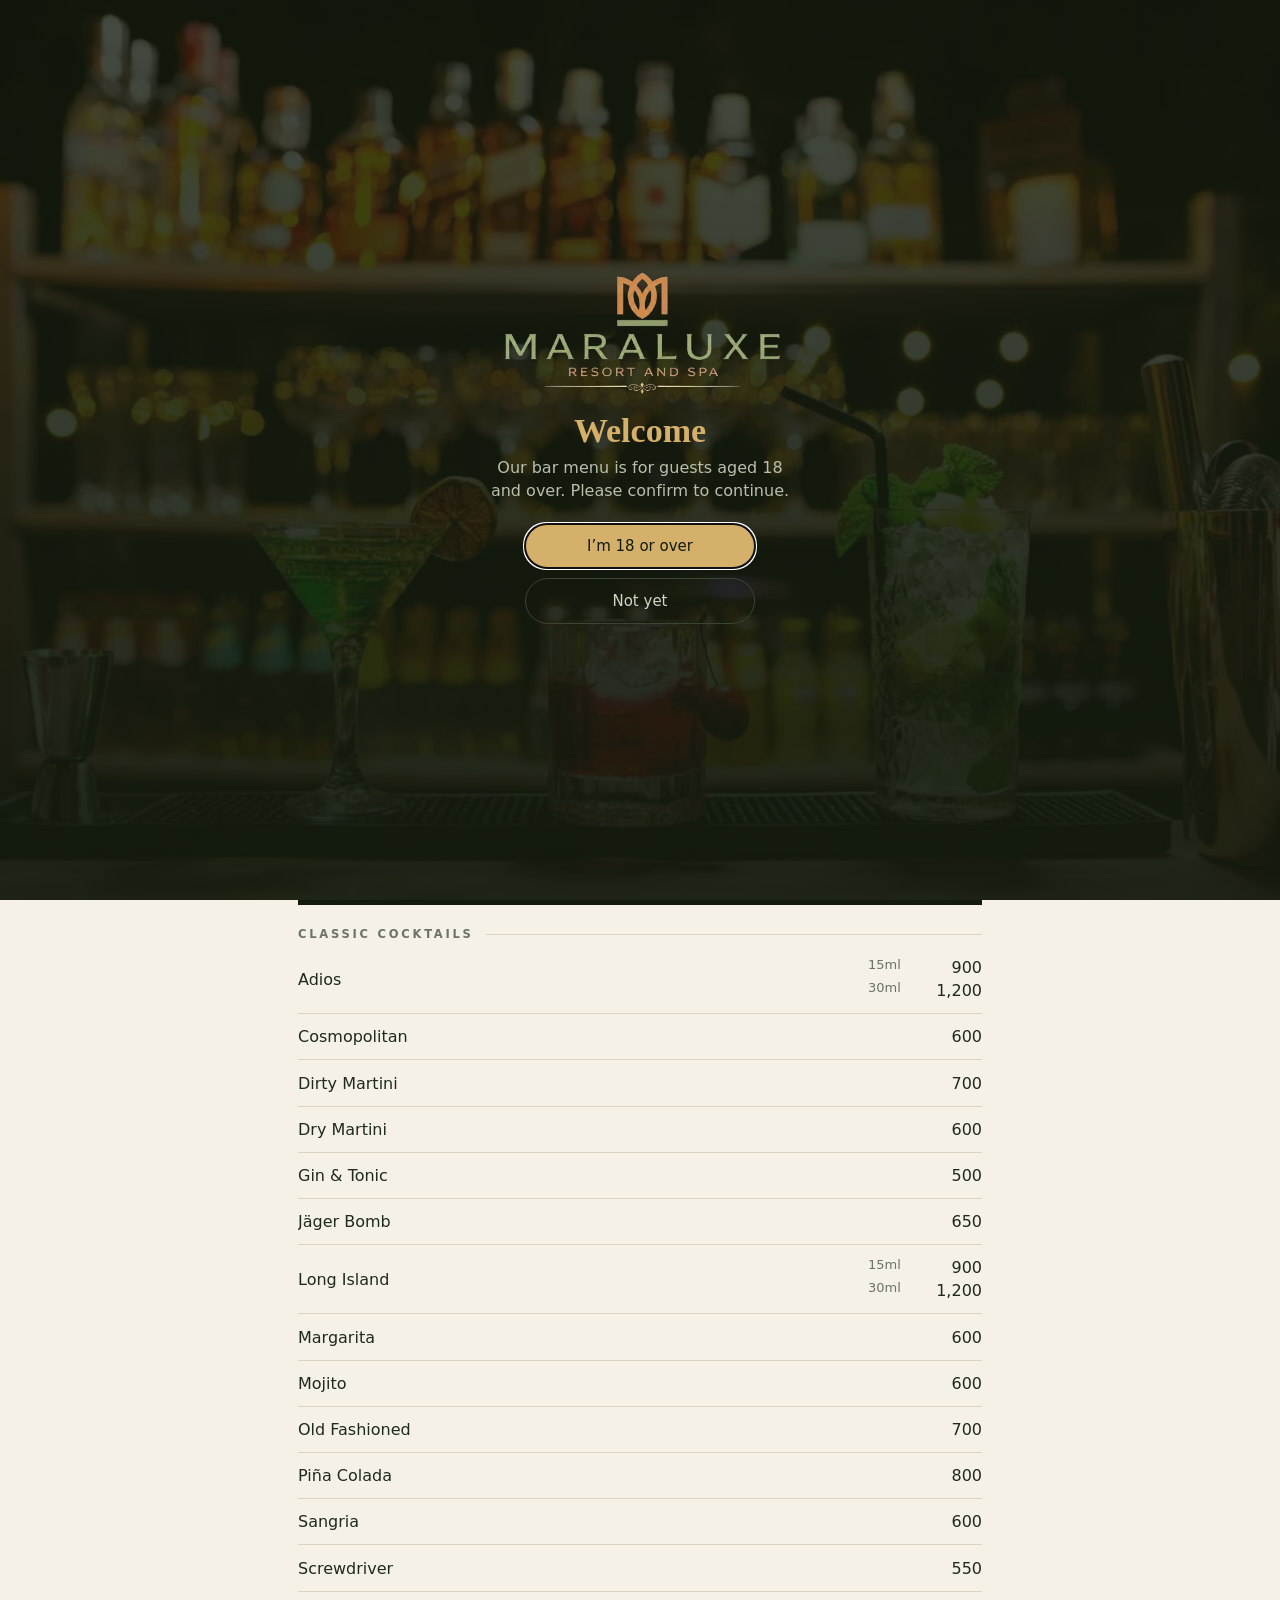
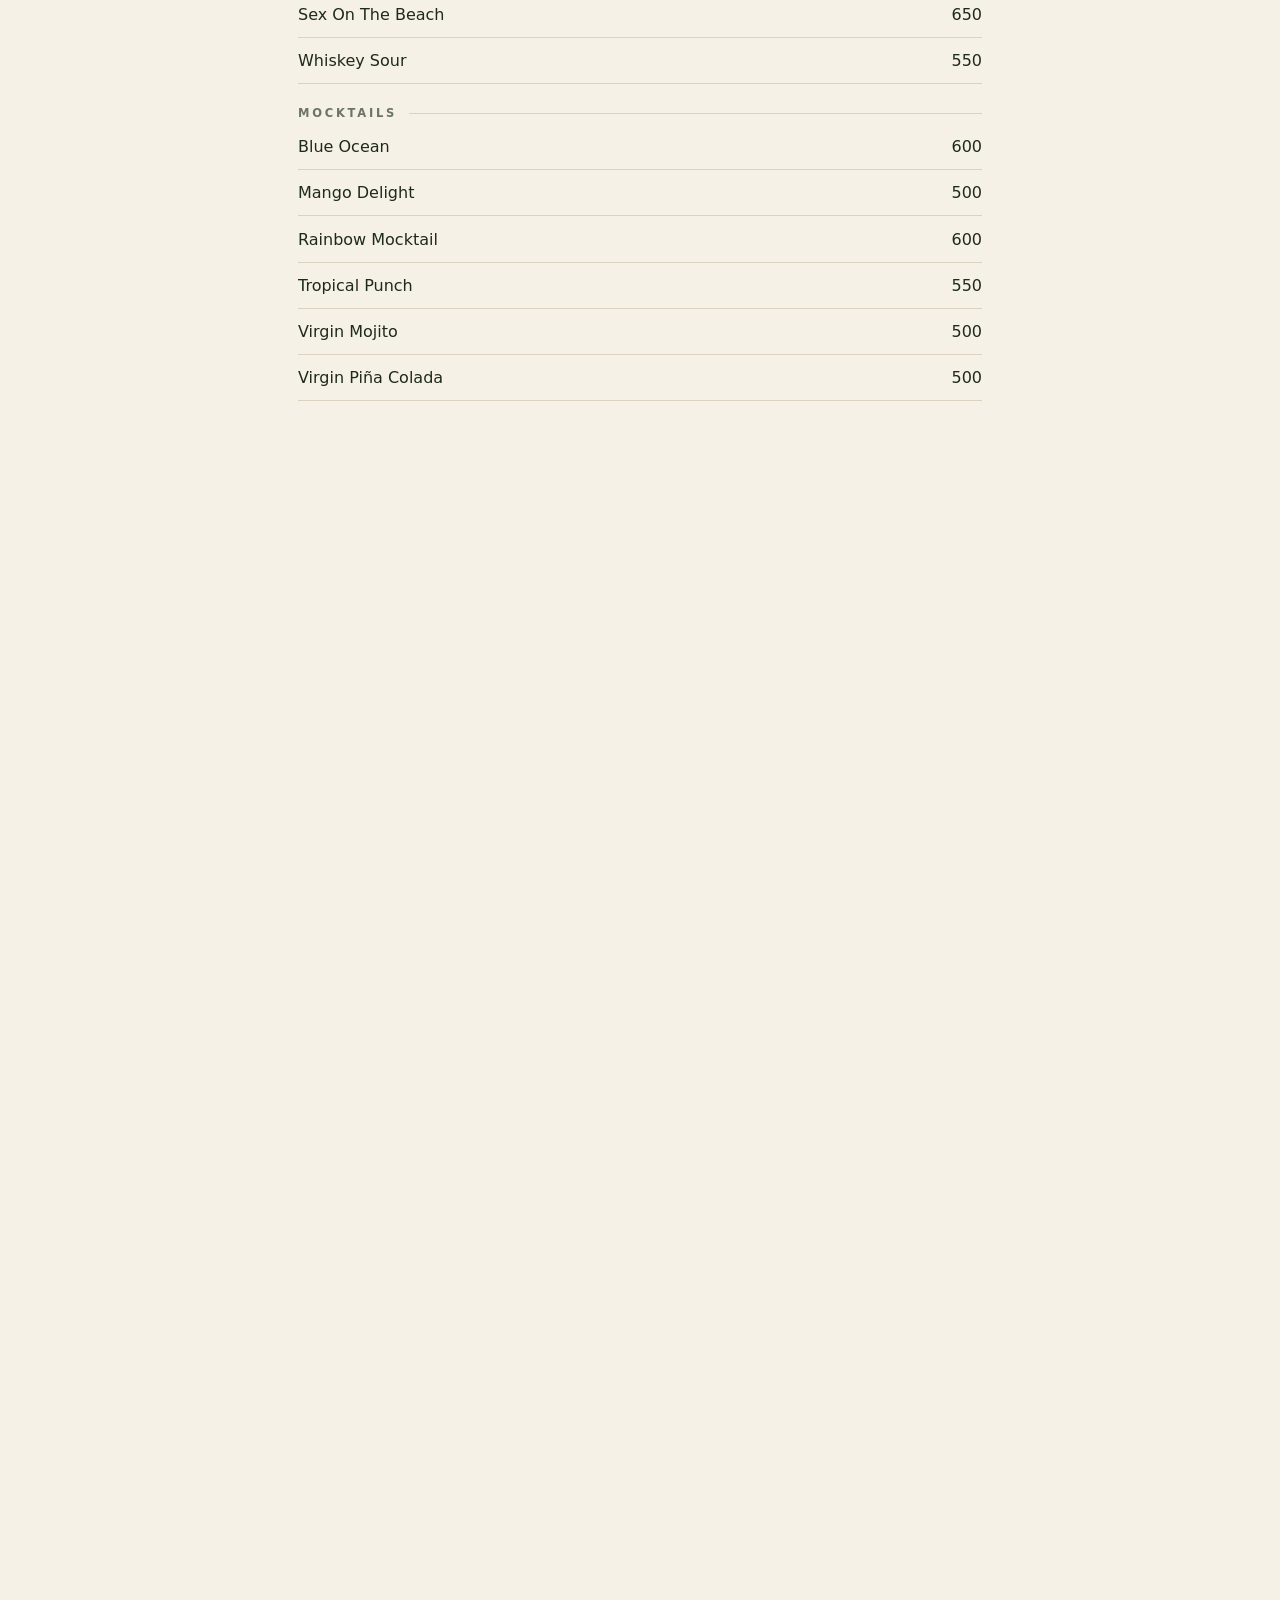
==== commit de48a3be: "Add web app manifest + icons; fix category pills jumping to next section" ====
--- a/index.html
+++ b/index.html
@@ -4,9 +4,16 @@
   <meta charset="utf-8">
   <meta name="viewport" content="width=device-width, initial-scale=1, viewport-fit=cover">
   <meta name="theme-color" content="#131B0E">
+  <link rel="manifest" href="./manifest.webmanifest">
+  <link rel="icon" type="image/png" sizes="192x192" href="./icons/icon-192.png">
+  <link rel="apple-touch-icon" href="./icons/apple-touch-icon.png">
+  <meta name="apple-mobile-web-app-capable" content="yes">
+  <meta name="mobile-web-app-capable" content="yes">
+  <meta name="apple-mobile-web-app-title" content="Maraluxe Bar">
+  <meta name="apple-mobile-web-app-status-bar-style" content="black-translucent">
   <meta name="referrer" content="no-referrer">
   <meta http-equiv="X-Content-Type-Options" content="nosniff">
-  <meta http-equiv="Content-Security-Policy" content="default-src 'none'; script-src 'self'; style-src 'self' https://fonts.googleapis.com; font-src https://fonts.gstatic.com; img-src 'self' data:; connect-src 'self' https://fonts.googleapis.com https://fonts.gstatic.com; worker-src 'self'; object-src 'none'; base-uri 'none'; form-action 'none';">
+  <meta http-equiv="Content-Security-Policy" content="default-src 'none'; script-src 'self'; style-src 'self' https://fonts.googleapis.com; font-src https://fonts.gstatic.com; img-src 'self' data:; connect-src 'self' https://fonts.googleapis.com https://fonts.gstatic.com; worker-src 'self'; manifest-src 'self'; object-src 'none'; base-uri 'none'; form-action 'none';">
   <meta name="description" content="Maraluxe Resort and Spa bar menu featuring crafted cocktails, fine spirits, ice-cold beer, and luxury wines.">
 
   <title>Maraluxe Resort and Spa — Bar Menu</title>
--- a/styles.css
+++ b/styles.css
@@ -70,6 +70,9 @@
   color: var(--color-ink);
   font: 400 16px/1.45 var(--font-sans);
   -webkit-font-smoothing: antialiased;
+  -webkit-overflow-scrolling: touch;
+  touch-action: pan-y;
+  text-rendering: optimizeSpeed;
 }
 
 body::before {
@@ -133,6 +136,8 @@
   background-color: var(--color-surface-dark);
   padding: 8px 12px 10px;
   border-bottom: 1px solid #2A3524;
+  transform: translateZ(0);
+  will-change: transform;
 }
 
 .menu-nav__search {
@@ -156,6 +161,8 @@
   overflow-x: auto;
   margin-top: 8px;
   scrollbar-width: none;
+  -webkit-overflow-scrolling: touch;
+  overscroll-behavior-x: contain;
 }
 
 .category-pills::-webkit-scrollbar {
@@ -192,6 +199,8 @@
 
 .menu-section {
   scroll-margin-top: 130px;
+  content-visibility: auto;
+  contain-intrinsic-size: 0 450px;
 }
 
 .category-banner {
@@ -205,6 +214,8 @@
   background:
     linear-gradient(180deg, rgba(19, 27, 14, 0.28), rgba(19, 27, 14, 0.90)),
     var(--banner-image) center / cover var(--color-surface-dark);
+  transform: translateZ(0);
+  contain: layout paint;
 }
 
 .category-banner--cocktails { --banner-image: var(--banner-cocktails); }
@@ -250,9 +261,12 @@
   gap: 12px;
   overflow-x: auto;
   scroll-snap-type: x mandatory;
+  -webkit-overflow-scrolling: touch;
+  overscroll-behavior-x: contain;
   margin: 10px -18px 0;
   padding: 4px 18px 8px;
   scrollbar-width: none;
+  contain: layout paint;
 }
 
 .featured-carousel::-webkit-scrollbar {
@@ -308,6 +322,7 @@
   gap: 16px;
   padding: 11px 0;
   border-bottom: 1px solid var(--color-border);
+  contain: layout paint;
 }
 
 .menu-item__info {
@@ -333,6 +348,21 @@
 
 .menu-item__title {
   font-weight: 500;
+}
+
+.menu-item--unavailable .menu-item__title,
+.menu-item--unavailable .menu-item__pricing,
+.menu-item--unavailable .menu-item__thumb {
+  opacity: 0.45;
+}
+
+.menu-item--unavailable .menu-item__pricing {
+  text-decoration: line-through;
+}
+
+.menu-item__badge--unavailable {
+  border-color: #b5524a;
+  color: #d98880;
 }
 
 .menu-item__badge {
